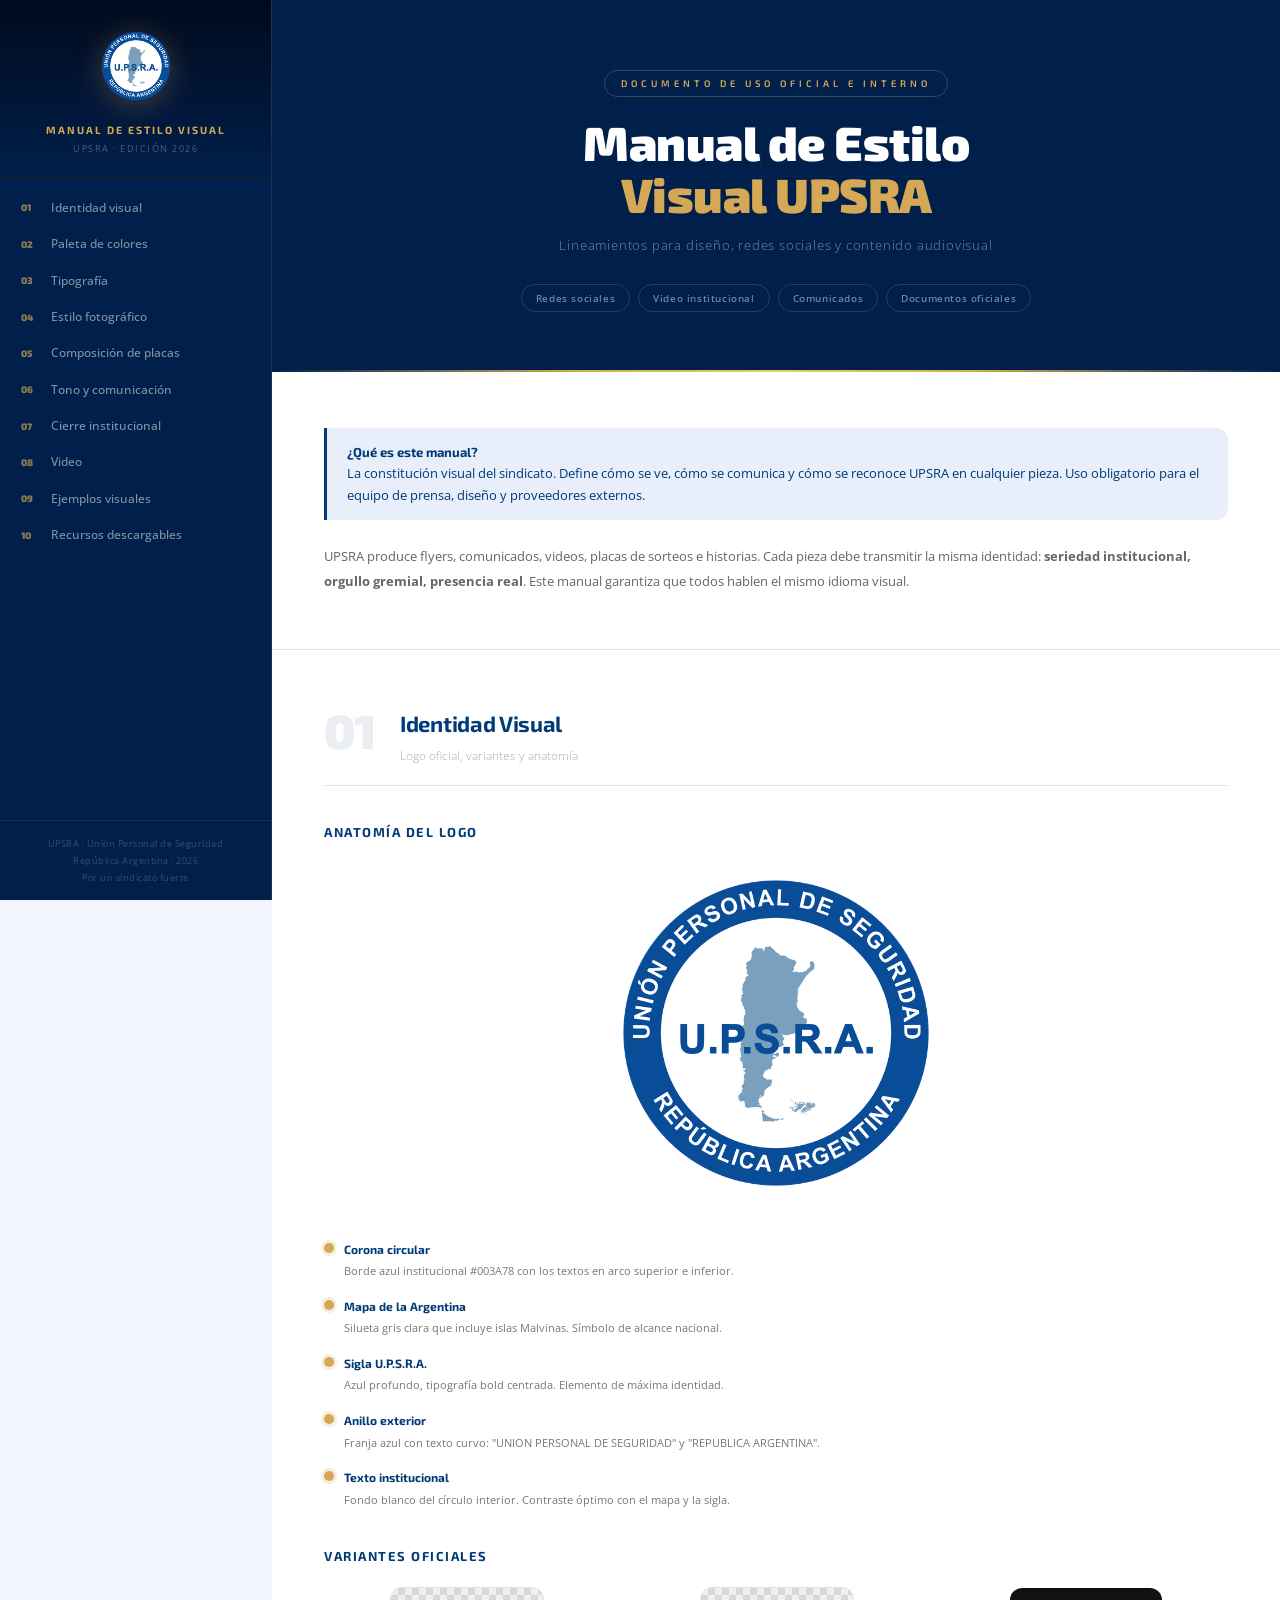
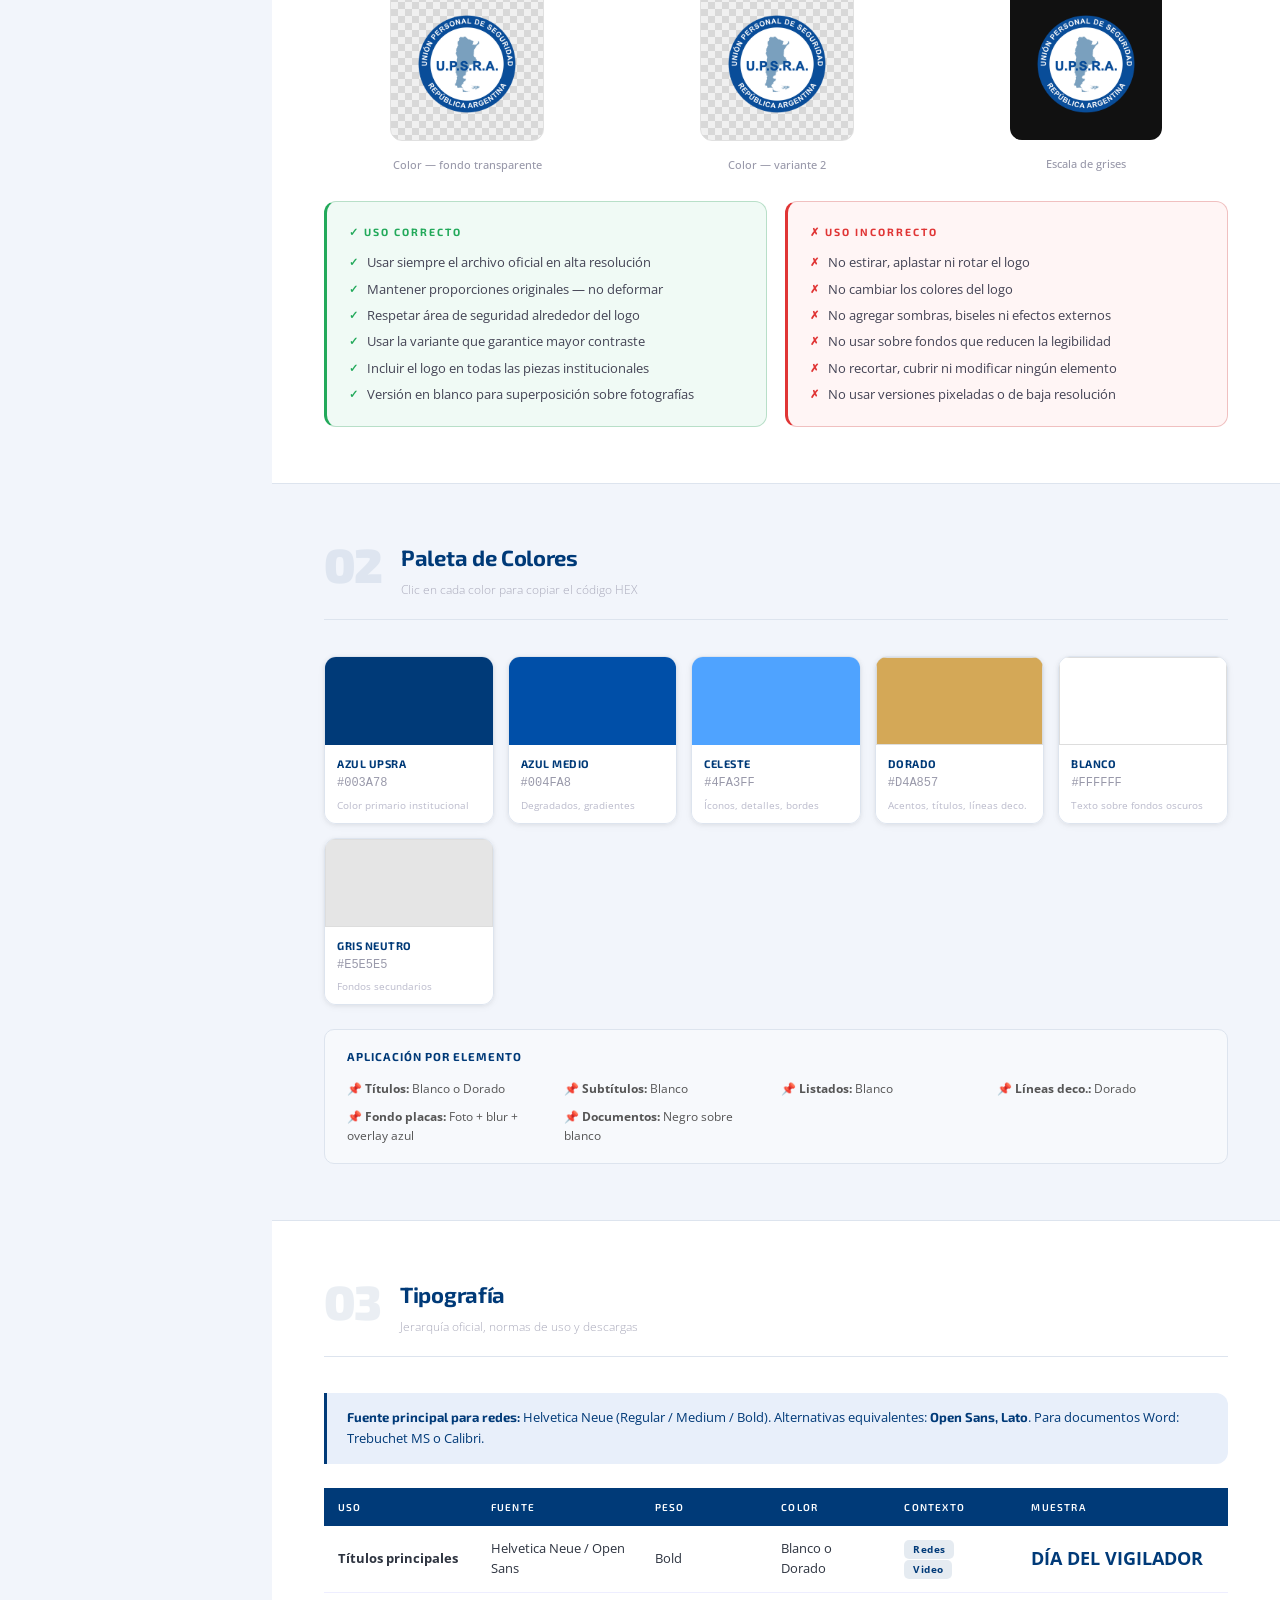
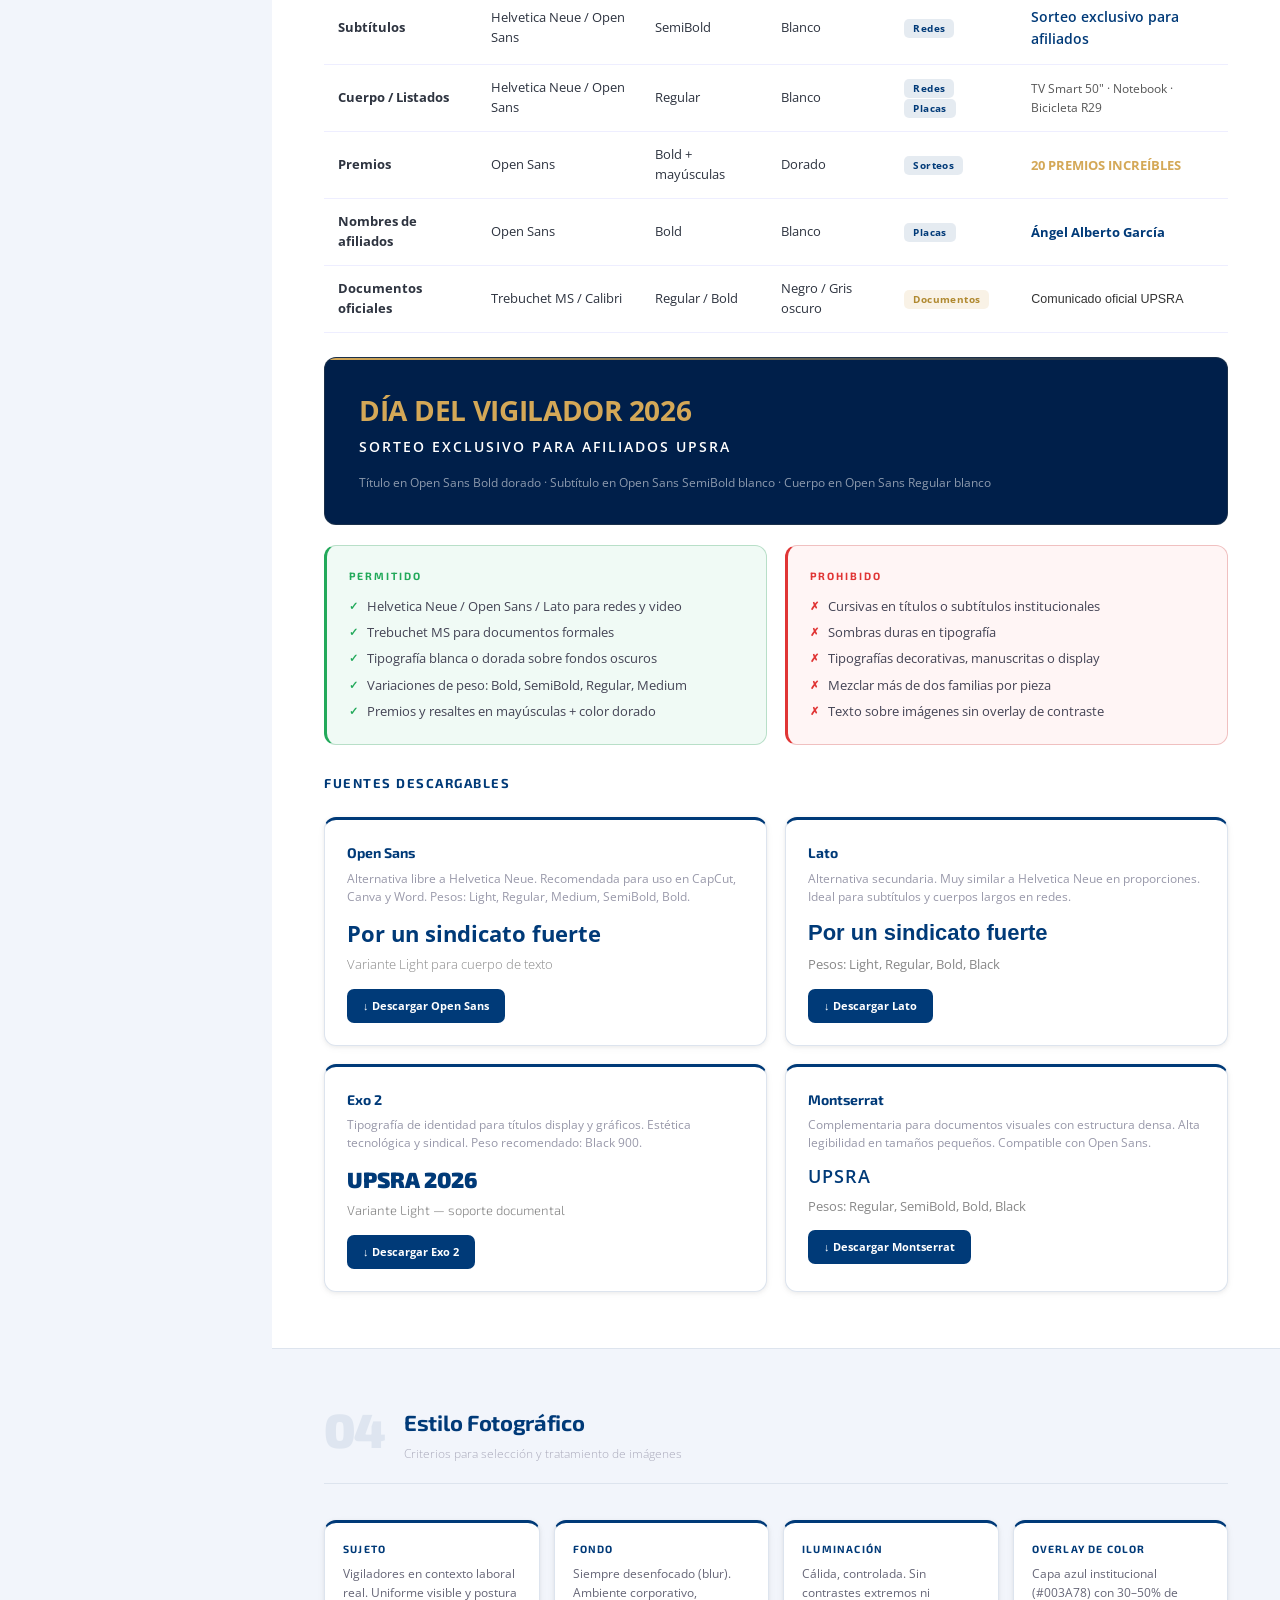
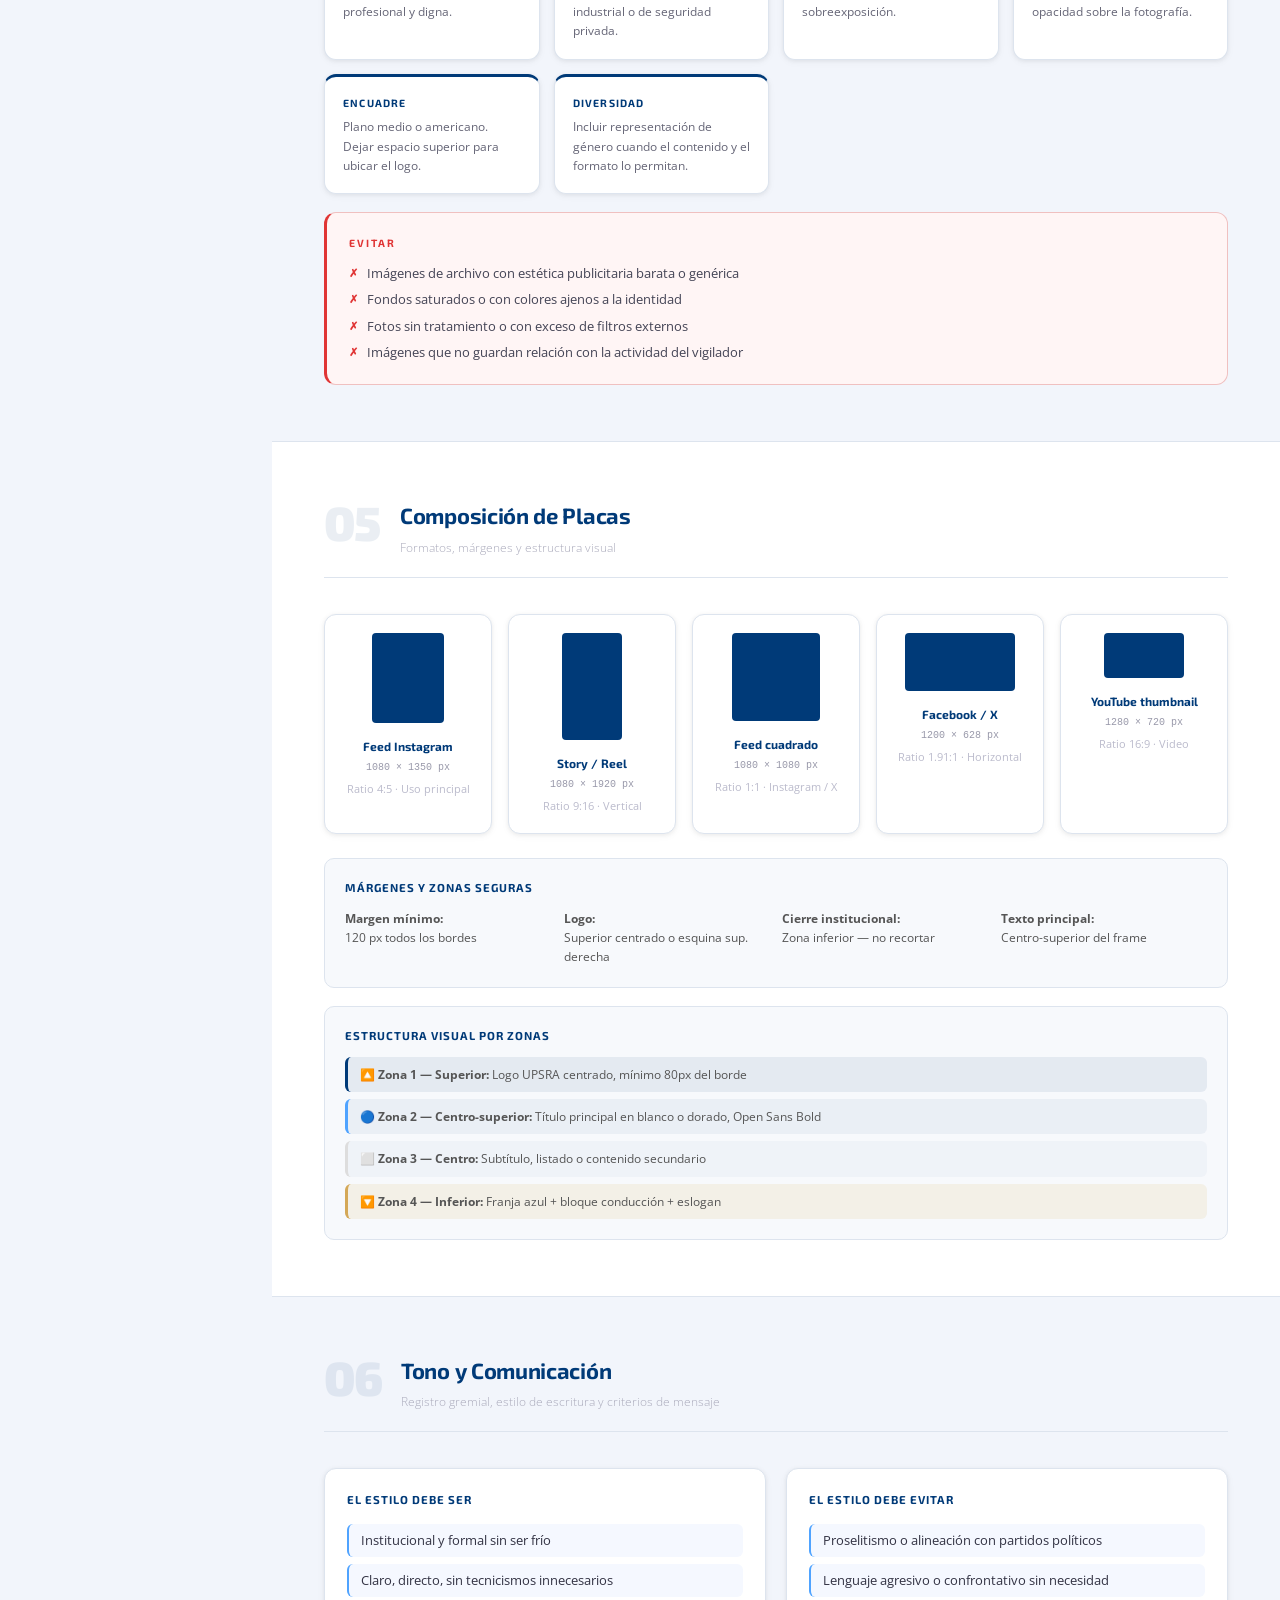
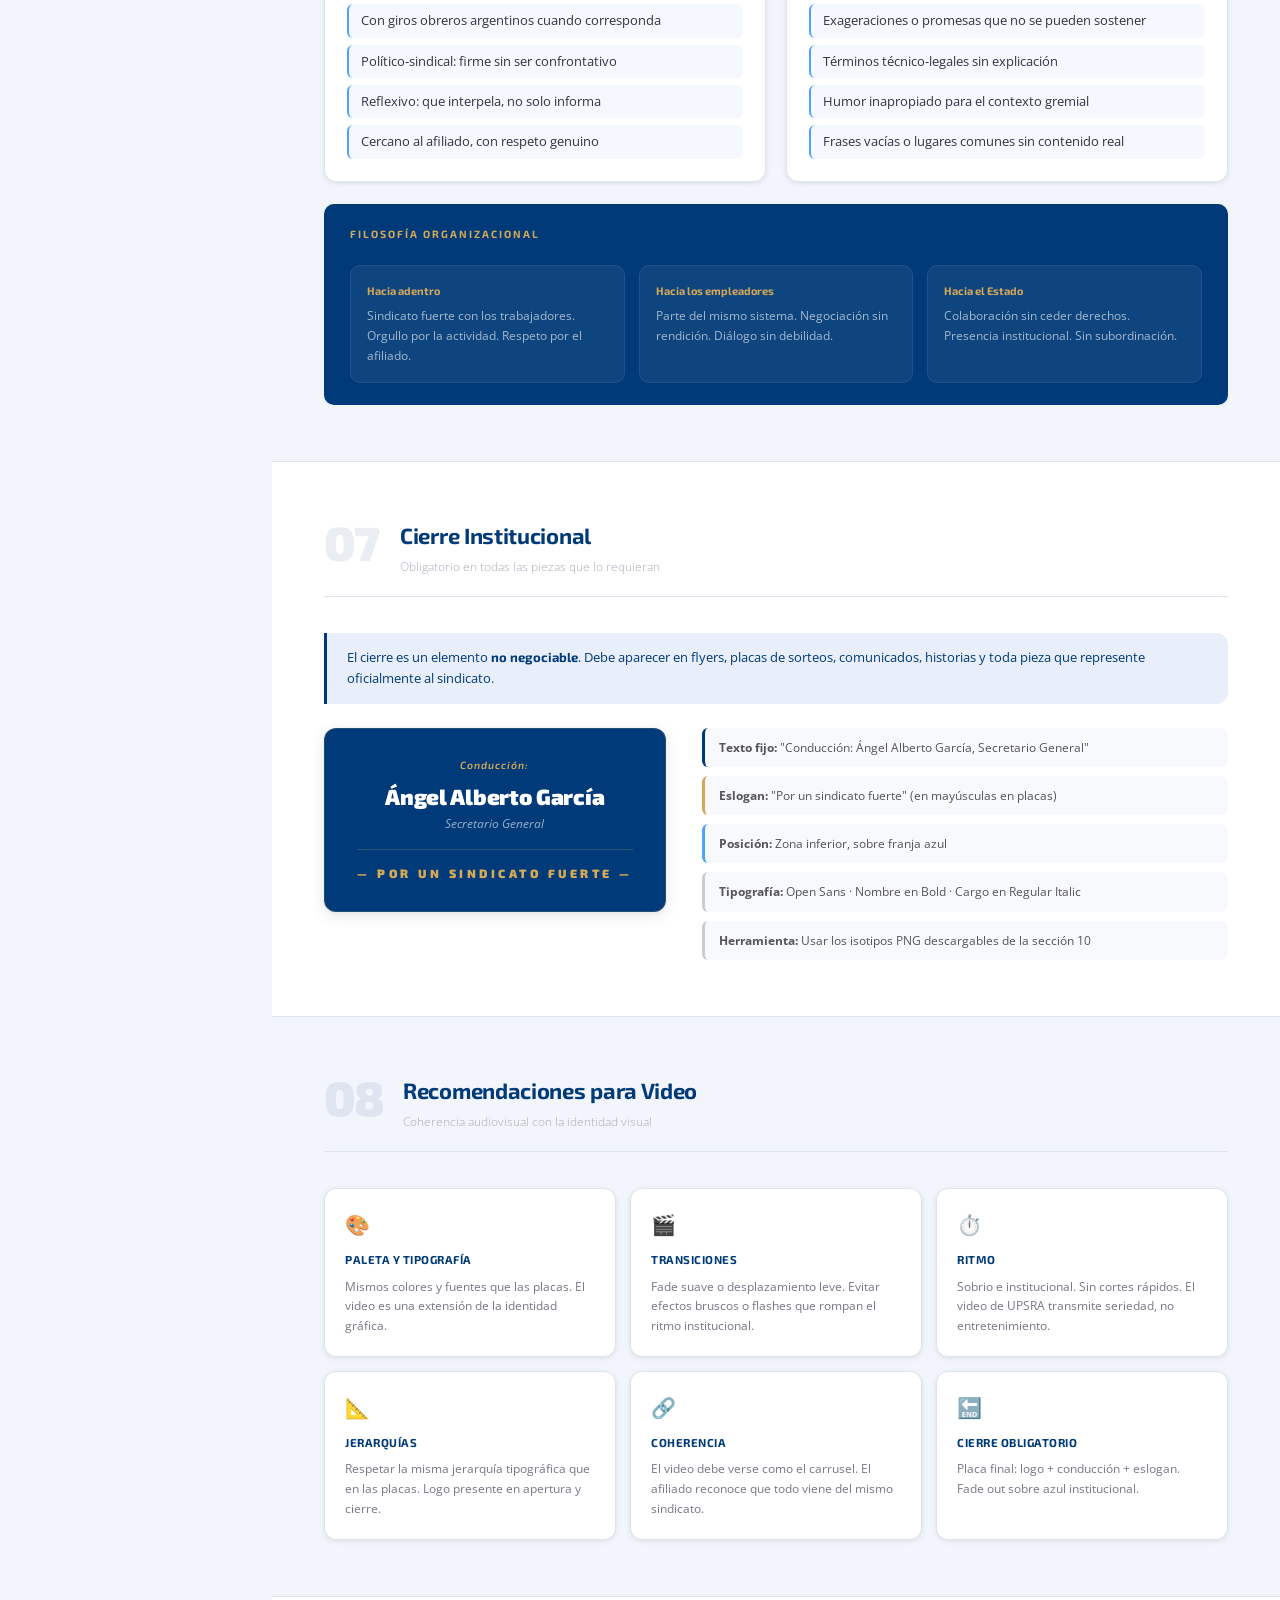
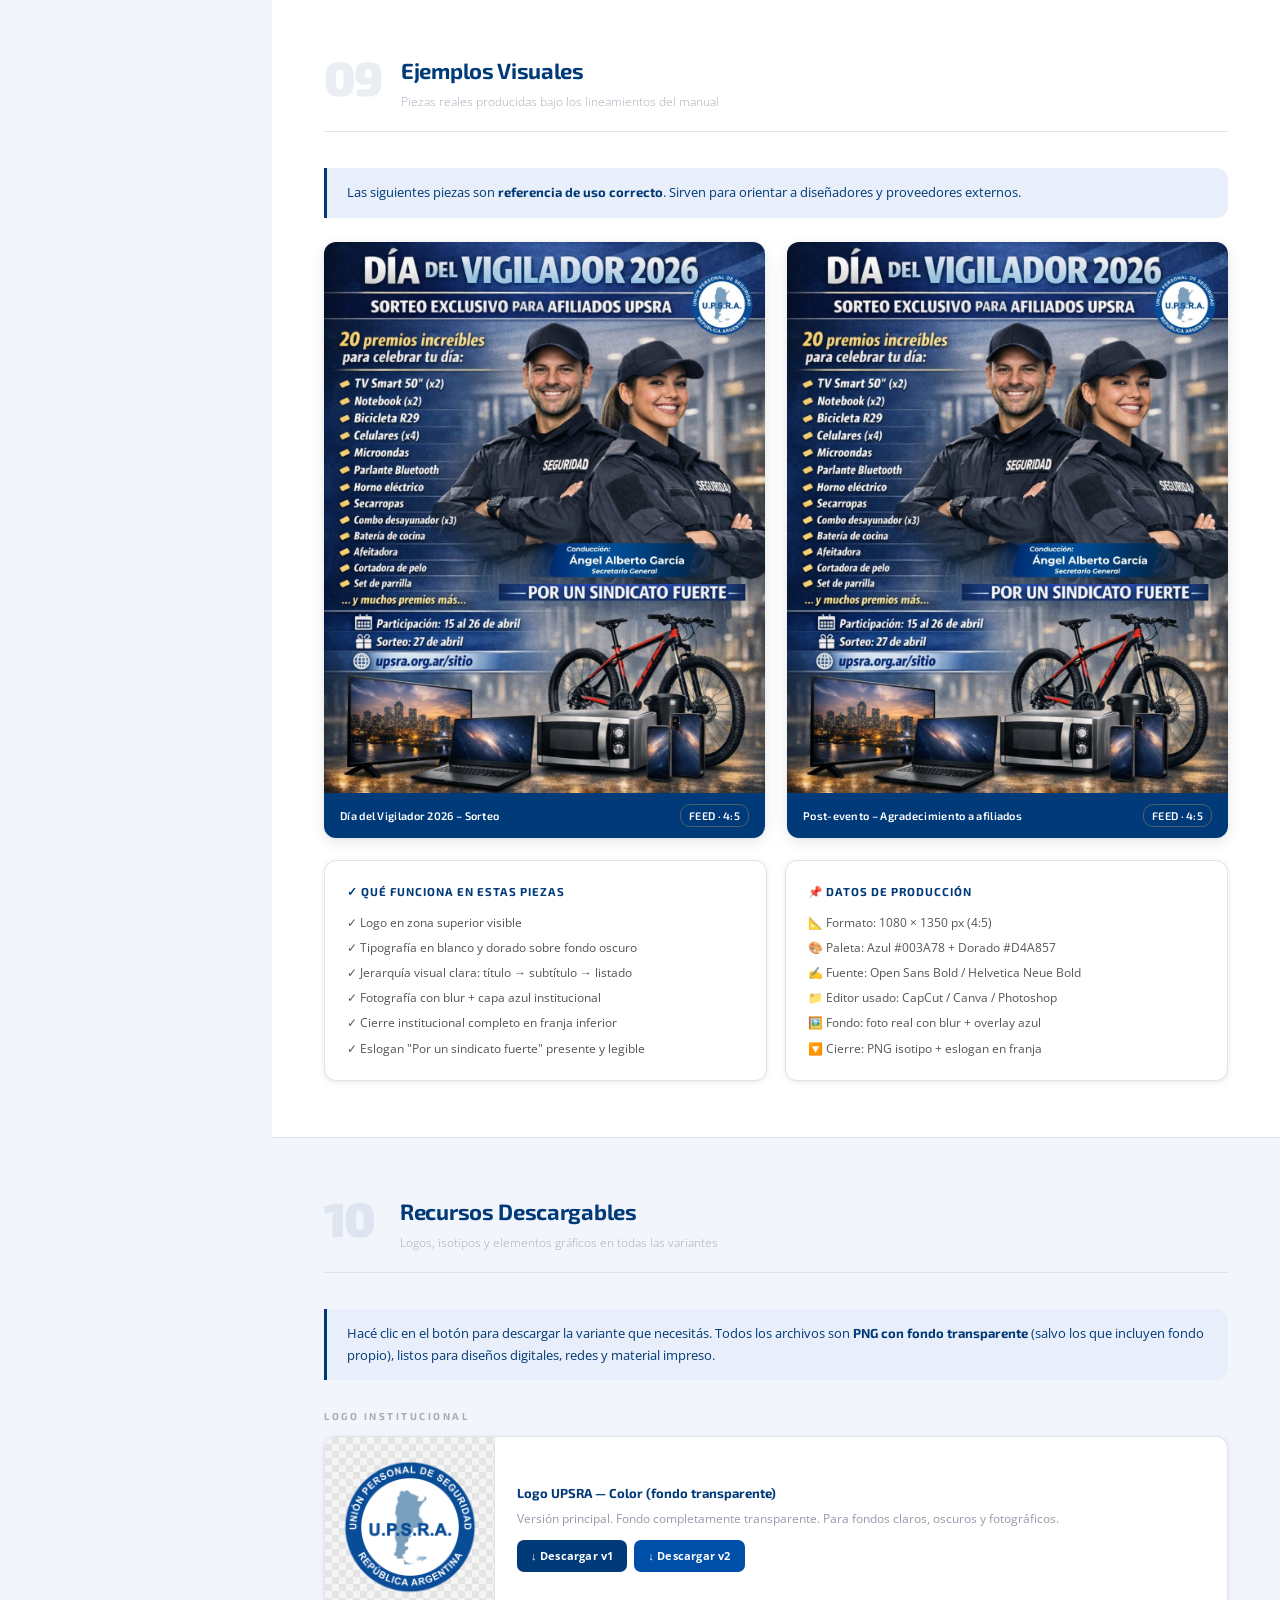
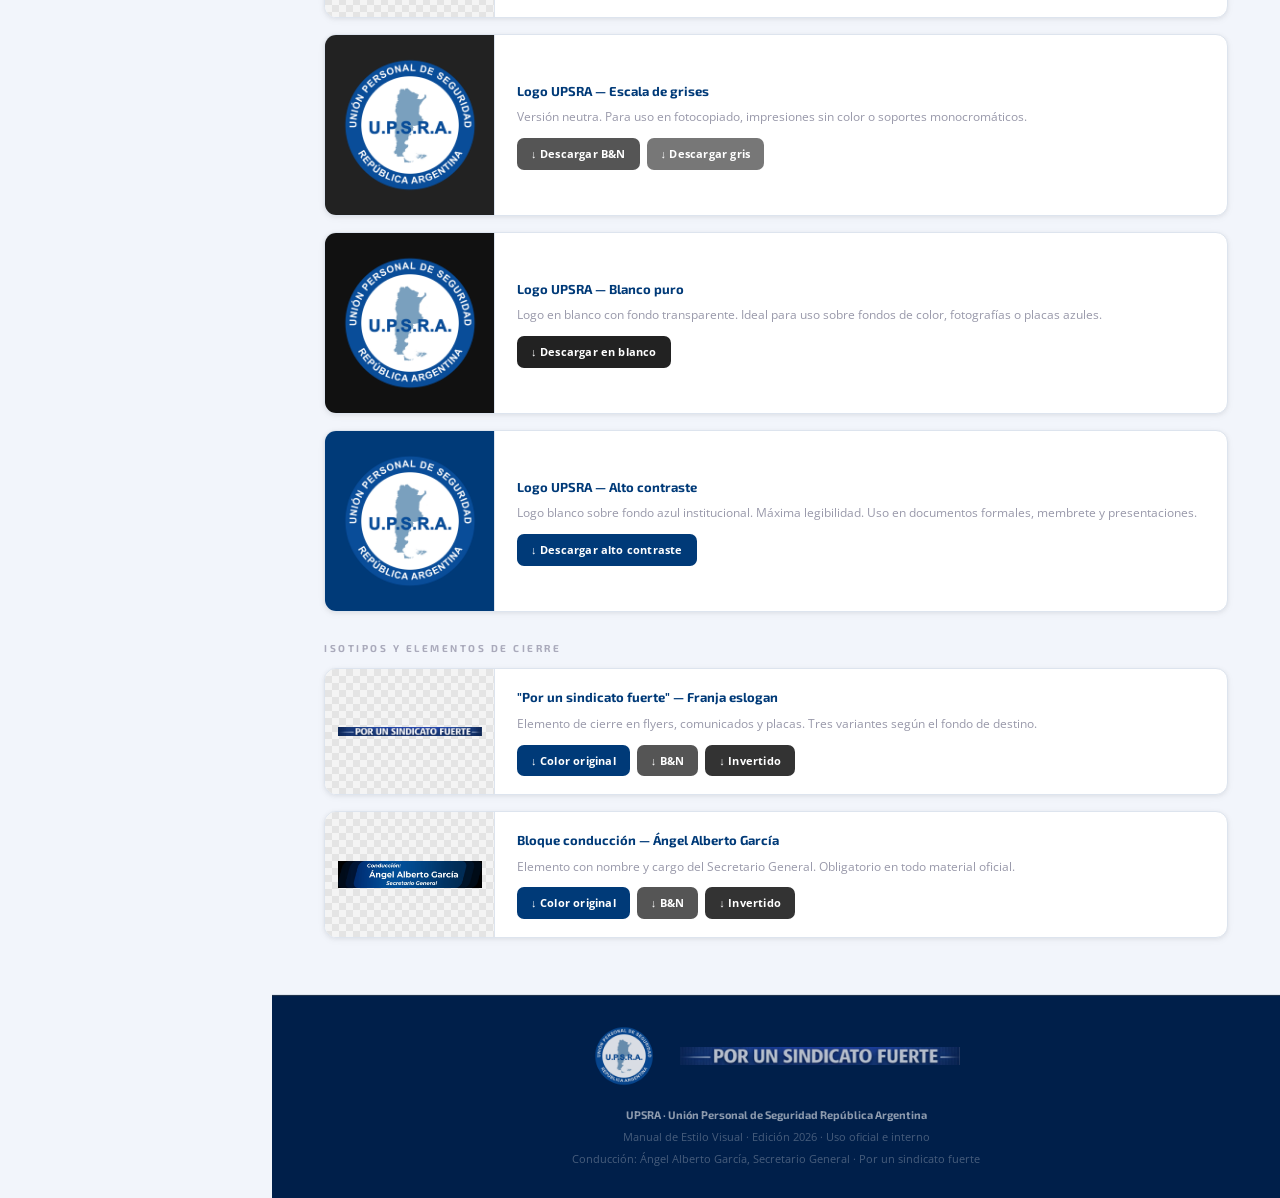
==== index.html @ 4cb5058f "Mobile: fuentes mucho más grandes en todo el sitio" ====
﻿<!DOCTYPE html>
<html lang="es">
<head>
<meta charset="UTF-8">
<meta name="viewport" content="width=device-width,initial-scale=1">
<title>Manual de Estilo Visual – UPSRA 2026</title>
<link rel="icon" type="image/png" href="[data-uri]">
<meta name="theme-color" content="#001f4a">
<meta property="og:title" content="Manual de Estilo Visual – UPSRA 2026">
<meta property="og:description" content="Lineamientos oficiales para diseño, redes sociales y contenido audiovisual de la Unión Personal de Seguridad República Argentina.">
<meta property="og:type" content="website">
<link href="https://fonts.googleapis.com/css2?family=Exo+2:wght@300;400;600;700;900&family=Open+Sans:wght@300;400;500;600;700&display=swap" rel="stylesheet">
<style>
:root {
  --azul: #003A78;
  --azul-dk: #001f4a;
  --azul-md: #004fa8;
  --azul-tint: #e8effa;
  --cel: #4FA3FF;
  --dor: #D4A857;
  --dor-lt: #e8c97a;
  --dor-dk: #b08930;
  --gris-bg: #f2f5fb;
  --gris-borde: #dde4ee;
  --texto: #2e3440;
  --sidebar: 272px;
  --ff-title: 'Exo 2', sans-serif;
  --ff-body: 'Open Sans', sans-serif;
  --radius: 12px;
  --shadow-sm: 0 1px 4px rgba(0,0,0,.06), 0 2px 8px rgba(0,0,0,.04);
  --shadow-md: 0 4px 16px rgba(0,0,0,.09), 0 1px 4px rgba(0,0,0,.05);
  --shadow-lg: 0 8px 32px rgba(0,0,0,.12);
  --t: .2s cubic-bezier(.4,0,.2,1);
}
*, *::before, *::after { margin: 0; padding: 0; box-sizing: border-box; }
html { scroll-behavior: smooth; overflow-x: hidden; }
body {
  font-family: var(--ff-body); background: var(--gris-bg);
  color: var(--texto); display: flex; min-height: 100vh;
  overflow-x: hidden; font-size: 13.5px; line-height: 1.6;
}
img { max-width: 100%; height: auto; }

/* PROGRESS */
#progress-bar {
  position: fixed; top: 0; left: 0; height: 3px; z-index: 9999;
  background: linear-gradient(90deg, var(--dor), var(--dor-lt));
  width: 0%; transition: width .1s linear;
  box-shadow: 0 0 10px rgba(212,168,87,.6);
}

/* SCROLLBAR */
::-webkit-scrollbar { width: 5px; }
::-webkit-scrollbar-track { background: var(--azul-dk); }
::-webkit-scrollbar-thumb { background: var(--dor); border-radius: 3px; }

/* SIDEBAR */
#sidebar {
  width: var(--sidebar); background: var(--azul-dk);
  position: fixed; top: 0; left: 0; bottom: 0;
  display: flex; flex-direction: column; z-index: 200; overflow-y: auto;
  border-right: 1px solid rgba(212,168,87,.15);
  transition: transform .3s cubic-bezier(.4,0,.2,1);
}
#sidebar .brand {
  padding: 28px 20px 20px; text-align: center;
  border-bottom: 1px solid rgba(212,168,87,.12);
  background: linear-gradient(180deg, rgba(0,10,30,1) 0%, transparent 100%);
}
#sidebar .brand img {
  width: 76px; height: 76px; object-fit: contain; margin-bottom: 12px;
  filter: drop-shadow(0 4px 14px rgba(212,168,87,.3));
}
#sidebar .brand .bn {
  font-family: var(--ff-title); font-weight: 700; font-size: 10.5px;
  color: var(--dor); letter-spacing: 2px; text-transform: uppercase; line-height: 1.5;
}
#sidebar .brand .bs {
  font-size: 9px; color: rgba(255,255,255,.3);
  letter-spacing: 1.5px; text-transform: uppercase; margin-top: 4px;
}
#sidebar nav { flex: 1; padding: 12px 0; }
#sidebar nav a {
  display: flex; align-items: center; gap: 10px; padding: 9px 18px;
  color: rgba(255,255,255,.5); text-decoration: none; font-size: 11.5px; font-weight: 500;
  border-left: 3px solid transparent; transition: all var(--t);
}
#sidebar nav a:hover { color: rgba(255,255,255,.85); background: rgba(255,255,255,.05); }
#sidebar nav a.active { color: #fff; background: rgba(212,168,87,.1); border-left-color: var(--dor); }
#sidebar nav a .nn {
  font-family: var(--ff-title); font-weight: 900; font-size: 9.5px;
  color: var(--dor); min-width: 20px; opacity: .65;
}
#sidebar nav a.active .nn { opacity: 1; }
#sidebar-footer {
  padding: 14px 18px; border-top: 1px solid rgba(212,168,87,.12);
  font-size: 9px; color: rgba(255,255,255,.22);
  text-align: center; line-height: 1.9; letter-spacing: .5px;
}

/* HAMBURGER */
#hamburger {
  display: none; position: fixed; top: 14px; left: 14px; z-index: 400;
  background: var(--azul); border: 1.5px solid rgba(212,168,87,.45);
  border-radius: 10px; width: 44px; height: 44px; cursor: pointer;
  flex-direction: column; align-items: center; justify-content: center; gap: 5px;
  box-shadow: 0 4px 20px rgba(0,0,0,.35);
}
#hamburger span { display: block; width: 18px; height: 2px; background: var(--dor); border-radius: 2px; transition: all .28s; }
#hamburger.open span:nth-child(1) { transform: rotate(45deg) translate(5px,5px); }
#hamburger.open span:nth-child(2) { opacity: 0; transform: scaleX(0); }
#hamburger.open span:nth-child(3) { transform: rotate(-45deg) translate(5px,-5px); }
#overlay { display: none; position: fixed; inset: 0; background: rgba(0,8,24,.65); z-index: 150; backdrop-filter: blur(3px); }
#overlay.open { display: block; }

/* MAIN */
#main { margin-left: var(--sidebar); flex: 1; min-width: 0; }

/* HERO */
#hero {
  background: var(--azul-dk); min-height: 300px;
  display: flex; flex-direction: column; align-items: center; justify-content: center;
  text-align: center; padding: 70px 48px 60px; position: relative; overflow: hidden;
}
#hero::before {
  content: ''; position: absolute; inset: 0;
  background-image:
    repeating-linear-gradient(0deg, transparent, transparent 48px, rgba(255,255,255,.02) 48px, rgba(255,255,255,.02) 49px),
    repeating-linear-gradient(90deg, transparent, transparent 48px, rgba(255,255,255,.02) 48px, rgba(255,255,255,.02) 49px);
}
#hero::after {
  content: ''; position: absolute; bottom: 0; left: 0; right: 0; height: 2px;
  background: linear-gradient(90deg, transparent 0%, var(--dor) 30%, var(--dor-lt) 50%, var(--dor) 70%, transparent 100%);
}
.hero-tag {
  font-family: var(--ff-title); font-size: 9.5px; font-weight: 600;
  letter-spacing: 4px; color: var(--dor); text-transform: uppercase; margin-bottom: 20px;
  position: relative; padding: 5px 16px; border: 1px solid rgba(212,168,87,.28);
  border-radius: 20px; display: inline-block;
}
#hero h1 {
  font-family: var(--ff-title); font-weight: 900; font-size: clamp(28px, 3.8vw, 48px);
  color: #fff; letter-spacing: -.5px; line-height: 1.08; position: relative;
}
#hero h1 span { color: var(--dor); }
.hero-sub {
  font-size: 13px; color: rgba(255,255,255,.48); margin-top: 14px;
  font-weight: 300; letter-spacing: .8px; position: relative;
}
.hero-badges { display: flex; gap: 8px; margin-top: 28px; position: relative; flex-wrap: wrap; justify-content: center; }
.badge-hero {
  padding: 5px 14px; border: 1px solid rgba(212,168,87,.22); border-radius: 20px;
  font-size: 10px; color: rgba(255,255,255,.5); letter-spacing: .6px; font-weight: 500;
  transition: all var(--t);
}
.badge-hero:hover { border-color: rgba(212,168,87,.6); color: rgba(255,255,255,.8); }

/* SECTIONS */
.sec { padding: 56px 52px; border-bottom: 1px solid var(--gris-borde); background: #fff; }
.sec:nth-child(even) { background: var(--gris-bg); }
.sec-hdr {
  display: flex; align-items: flex-start; gap: 20px;
  margin-bottom: 36px; padding-bottom: 20px; border-bottom: 1px solid var(--gris-borde);
}
.sec-num {
  font-family: var(--ff-title); font-weight: 900; font-size: 48px;
  color: var(--azul); opacity: .08; line-height: 1; min-width: 56px; letter-spacing: -2px;
}
.sec-title-w h2 { font-family: var(--ff-title); font-weight: 700; font-size: 22px; color: var(--azul); letter-spacing: -.3px; }
.sec-title-w .sd { font-size: 12px; color: #aab; margin-top: 4px; font-weight: 300; }

/* REVEAL */
.reveal { opacity: 0; transform: translateY(22px); transition: opacity .5s ease, transform .5s ease; }
.reveal.visible { opacity: 1; transform: none; }

/* CARDS */
.card {
  background: #fff; border: 1px solid var(--gris-borde); border-radius: var(--radius);
  padding: 22px; box-shadow: var(--shadow-sm); transition: box-shadow var(--t);
}
.card:hover { box-shadow: var(--shadow-md); }

/* INFO BOX */
.info-box {
  background: var(--azul-tint); border-left: 3px solid var(--azul);
  border-radius: 0 var(--radius) var(--radius) 0;
  padding: 14px 20px; margin-bottom: 24px; font-size: 13px; color: var(--azul); line-height: 1.65;
}
.info-box strong { font-family: var(--ff-title); font-weight: 700; }

/* RULES */
.rules-grid { display: grid; grid-template-columns: 1fr 1fr; gap: 18px; }
.rule-box { border-radius: var(--radius); padding: 22px; }
.rule-box.do { background: #f0faf5; border: 1px solid #b8dfc8; border-left: 3px solid #22a95a; }
.rule-box.dont { background: #fff5f5; border: 1px solid #f0c0c0; border-left: 3px solid #e03535; }
.rule-box h4 { font-family: var(--ff-title); font-weight: 700; font-size: 10.5px; letter-spacing: 2px; text-transform: uppercase; margin-bottom: 12px; }
.rule-box.do h4 { color: #22a95a; }
.rule-box.dont h4 { color: #e03535; }
.rule-box ul { list-style: none; display: flex; flex-direction: column; gap: 7px; }
.rule-box ul li { font-size: 12.5px; padding-left: 18px; position: relative; line-height: 1.55; color: #445; }
.rule-box.do li::before { content: '✓'; color: #22a95a; position: absolute; left: 0; font-weight: 700; font-size: 11px; }
.rule-box.dont li::before { content: '✗'; color: #e03535; position: absolute; left: 0; font-weight: 700; font-size: 11px; }

/* PALETTE */
.pal-grid { display: grid; grid-template-columns: repeat(auto-fill, minmax(148px, 1fr)); gap: 14px; }
.swatch {
  border-radius: var(--radius); overflow: hidden; box-shadow: var(--shadow-sm);
  cursor: pointer; transition: transform var(--t), box-shadow var(--t);
  border: 1px solid var(--gris-borde);
}
.swatch:hover { transform: translateY(-4px); box-shadow: var(--shadow-lg); }
.swatch:active { transform: translateY(-1px); }
.sw-color { height: 88px; position: relative; display: flex; align-items: flex-end; justify-content: flex-end; padding: 8px; }
.sw-hint { font-size: 9px; color: rgba(255,255,255,.75); background: rgba(0,0,0,.28); padding: 3px 8px; border-radius: 10px; opacity: 0; transition: opacity .2s; }
.swatch:hover .sw-hint { opacity: 1; }
.sw-info { background: #fff; padding: 10px 12px; }
.sw-name { font-family: var(--ff-title); font-weight: 700; font-size: 11px; color: var(--azul); text-transform: uppercase; letter-spacing: .5px; }
.sw-hex { font-family: 'Courier New', monospace; font-size: 12px; color: #99a; margin-top: 2px; }
.sw-use { font-size: 10px; color: #bbc; margin-top: 3px; }

/* TOAST */
.toast {
  position: fixed; bottom: 28px; right: 28px;
  background: var(--azul); color: #fff; padding: 11px 20px; border-radius: 10px;
  font-size: 12.5px; border-left: 3px solid var(--dor); z-index: 9999;
  transform: translateY(80px); opacity: 0; transition: all .3s cubic-bezier(.4,0,.2,1);
  pointer-events: none; box-shadow: var(--shadow-lg);
}
.toast.show { transform: translateY(0); opacity: 1; }

/* TYPO TABLE */
.typo-table { width: 100%; border-collapse: collapse; font-size: 12.5px; }
.typo-table th {
  background: var(--azul); color: #fff; padding: 11px 14px; text-align: left;
  font-family: var(--ff-title); font-weight: 600; font-size: 10px; letter-spacing: 1.2px; text-transform: uppercase;
}
.typo-table td { padding: 13px 14px; border-bottom: 1px solid #eef; vertical-align: middle; }
.typo-table tr:hover td { background: #f5f8ff; }
.ty-badge { display: inline-block; padding: 2px 9px; border-radius: 5px; font-size: 9.5px; font-weight: 700; letter-spacing: .4px; }
.ty-p { background: rgba(0,58,120,.1); color: var(--azul); }
.ty-s { background: rgba(212,168,87,.15); color: var(--dor-dk); }
.typo-showcase {
  margin-top: 24px; background: var(--azul-dk); border-radius: var(--radius);
  padding: 30px 34px; position: relative; overflow: hidden;
  border: 1px solid rgba(212,168,87,.12);
}
.typo-showcase::before {
  content: ''; position: absolute; top: 0; left: 0; right: 0; height: 2px;
  background: linear-gradient(90deg, var(--dor), transparent);
}

/* FONT DL */
.font-dl-grid { display: grid; grid-template-columns: 1fr 1fr; gap: 18px; margin-top: 24px; }
.font-dl-card {
  background: #fff; border: 1px solid var(--gris-borde); border-radius: var(--radius);
  padding: 22px; border-top: 3px solid var(--azul); box-shadow: var(--shadow-sm);
  transition: box-shadow var(--t);
}
.font-dl-card:hover { box-shadow: var(--shadow-md); }
.font-dl-card .fn { font-family: var(--ff-title); font-weight: 700; font-size: 14px; color: var(--azul); margin-bottom: 5px; }
.font-dl-card .fa { font-size: 12px; color: #99a; margin-bottom: 14px; line-height: 1.5; }
.font-dl-card .fex { font-size: 22px; color: var(--azul); margin: 14px 0 8px; line-height: 1.2; }
.font-link {
  display: inline-flex; align-items: center; gap: 6px; padding: 8px 16px; border-radius: 7px;
  font-size: 11px; font-weight: 700; text-decoration: none; transition: all var(--t);
  background: var(--azul); color: #fff;
}
.font-link:hover { background: var(--azul-md); transform: translateY(-1px); }

/* LOGO */
.anno-row { display: flex; align-items: flex-start; gap: 36px; flex-wrap: wrap; justify-content: center; }
.logo-display { display: flex; align-items: center; justify-content: space-around; flex-wrap: wrap; gap: 24px; margin-bottom: 28px; }
.logo-variant { text-align: center; }
.logo-bg { padding: 22px; border-radius: var(--radius); display: inline-block; margin-bottom: 8px; transition: transform var(--t); }
.logo-bg:hover { transform: scale(1.03); }
.logo-bg img { width: 108px; height: 108px; object-fit: contain; display: block; }
.logo-bg.lbg-check { background: repeating-conic-gradient(#d8d8d8 0% 25%, #f0f0f0 0% 50%) 0 0 / 14px 14px; border: 1px solid #e0e0e0; }
.logo-bg.lbg-azul { background: var(--azul); }
.logo-bg.lbg-dark { background: #111; }
.logo-bg.lbg-white { background: #fff; border: 1px solid #e0e0e0; }
.logo-variant p { font-size: 11px; color: #99a; font-weight: 500; }

/* FORMATS */
.formats-grid { display: grid; grid-template-columns: repeat(auto-fill, minmax(156px, 1fr)); gap: 16px; }
.fmt-card {
  background: #fff; border: 1px solid var(--gris-borde); border-radius: var(--radius);
  padding: 18px; text-align: center; box-shadow: var(--shadow-sm); transition: box-shadow var(--t);
}
.fmt-card:hover { box-shadow: var(--shadow-md); }
.fmt-box { margin: 0 auto 14px; background: var(--azul); border-radius: 4px; }
.fmt-name { font-family: var(--ff-title); font-weight: 700; font-size: 12px; color: var(--azul); }
.fmt-dims { font-family: 'Courier New', monospace; font-size: 10px; color: #99a; margin-top: 4px; }
.fmt-use { font-size: 10.5px; color: #bbc; margin-top: 5px; }

/* CIERRE */
.cierre-preview {
  background: var(--azul); border-radius: var(--radius); padding: 28px 32px;
  text-align: center; border-bottom: 3px solid var(--dor); box-shadow: var(--shadow-md);
  max-width: 480px; border: 1px solid rgba(212,168,87,.18);
}
.cp-cond { font-family: var(--ff-title); font-size: 10.5px; color: var(--dor); font-style: italic; font-weight: 600; letter-spacing: 1px; margin-bottom: 5px; }
.cp-nombre { font-family: var(--ff-title); font-weight: 900; font-size: 22px; color: #fff; letter-spacing: -.3px; }
.cp-cargo { font-size: 12px; color: rgba(255,255,255,.6); font-style: italic; margin-bottom: 16px; }
.cp-eslogan { font-family: var(--ff-title); font-weight: 900; font-size: 12px; color: var(--dor); text-transform: uppercase; letter-spacing: 3.5px; padding-top: 14px; border-top: 1px solid rgba(212,168,87,.22); }

/* VIDEO */
.video-grid { display: grid; grid-template-columns: repeat(3,1fr); gap: 14px; }
.video-card { background: #fff; border: 1px solid var(--gris-borde); border-radius: var(--radius); padding: 20px; box-shadow: var(--shadow-sm); transition: box-shadow var(--t); }
.video-card:hover { box-shadow: var(--shadow-md); }
.video-card .vc-icon { font-size: 20px; margin-bottom: 10px; display: block; }
.video-card h4 { font-family: var(--ff-title); font-weight: 700; font-size: 11.5px; color: var(--azul); margin-bottom: 7px; text-transform: uppercase; letter-spacing: .5px; }
.video-card p { font-size: 12px; color: #778; line-height: 1.65; }

/* EXAMPLES */
.examples-grid { display: grid; grid-template-columns: 1fr 1fr; gap: 22px; align-items: start; }
.ex-item { border-radius: var(--radius); overflow: hidden; box-shadow: var(--shadow-md); }
.ex-item img { width: 100%; display: block; }
.ex-label { background: var(--azul); padding: 11px 16px; display: flex; justify-content: space-between; align-items: center; }
.ex-label span { font-family: var(--ff-title); font-size: 11px; font-weight: 600; color: #fff; letter-spacing: .3px; }
.ex-tag { font-size: 9px; color: var(--dor); border: 1px solid rgba(212,168,87,.35); padding: 2px 8px; border-radius: 10px; letter-spacing: 1px; }

/* ASSETS */
.assets-stack { display: flex; flex-direction: column; gap: 16px; }
.asset-card { background: #fff; border: 1px solid var(--gris-borde); border-radius: var(--radius); overflow: hidden; display: flex; align-items: stretch; box-shadow: var(--shadow-sm); transition: box-shadow var(--t); }
.asset-card:hover { box-shadow: var(--shadow-md); }
.asset-preview { background: repeating-conic-gradient(#e4e4e4 0% 25%, #f4f4f4 0% 50%) 0 0 / 14px 14px; min-width: 170px; max-width: 170px; display: flex; align-items: center; justify-content: center; padding: 18px; border-right: 1px solid var(--gris-borde); }
.asset-info { flex: 1; padding: 18px 22px; display: flex; flex-direction: column; justify-content: center; gap: 7px; }
.asset-title { font-family: var(--ff-title); font-weight: 700; font-size: 13px; color: var(--azul); }
.asset-desc { font-size: 12px; color: #99a; line-height: 1.55; }
.asset-btns { display: flex; flex-wrap: wrap; gap: 7px; margin-top: 4px; }
.dl-btn { display: inline-flex; align-items: center; gap: 5px; padding: 7px 14px; border-radius: 7px; font-family: var(--ff-body); font-size: 11px; font-weight: 700; text-decoration: none; letter-spacing: .2px; transition: all var(--t); border: none; cursor: pointer; }
.dl-btn:hover { opacity: .82; transform: translateY(-1px); }
.group-title { font-family: var(--ff-title); font-size: 10px; font-weight: 700; color: #aab; text-transform: uppercase; letter-spacing: 2.5px; margin: 28px 0 12px; }
.group-title:first-child { margin-top: 0; }

/* FOTO */
.foto-grid { display: grid; grid-template-columns: repeat(auto-fill, minmax(185px,1fr)); gap: 14px; }
.foto-card { background: #fff; border: 1px solid var(--gris-borde); border-radius: var(--radius); padding: 18px; border-top: 3px solid var(--azul); box-shadow: var(--shadow-sm); }
.foto-card .fc-lbl { font-family: var(--ff-title); font-weight: 700; font-size: 10.5px; color: var(--azul); text-transform: uppercase; letter-spacing: 1.2px; margin-bottom: 6px; }
.foto-card p { font-size: 12px; color: #667; line-height: 1.6; }

/* TONO */
.tone-grid { display: grid; grid-template-columns: 1fr 1fr; gap: 20px; }
.tone-block { background: #fff; border-radius: var(--radius); padding: 22px; border: 1px solid var(--gris-borde); box-shadow: var(--shadow-sm); }
.tone-block h4 { font-family: var(--ff-title); font-weight: 700; font-size: 11.5px; color: var(--azul); margin-bottom: 14px; text-transform: uppercase; letter-spacing: 1px; }
.tone-block ul { list-style: none; display: flex; flex-direction: column; gap: 7px; }
.tone-block li { font-size: 12.5px; line-height: 1.55; padding: 7px 12px; background: #f5f8ff; border-radius: 6px; border-left: 2px solid var(--cel); color: #334; }

/* PHIL */
.phil-grid { display: grid; grid-template-columns: 1fr 1fr 1fr; gap: 14px; margin-top: 22px; }
.phil-card { background: rgba(255,255,255,.06); border-radius: 10px; padding: 16px; border: 1px solid rgba(255,255,255,.07); }
.phil-card .ph-lbl { font-family: var(--ff-title); font-weight: 700; font-size: 11px; color: var(--dor); margin-bottom: 7px; }
.phil-card p { font-size: 12px; color: rgba(255,255,255,.62); line-height: 1.65; }

/* FOOTER */
footer { background: var(--azul-dk); color: rgba(255,255,255,.28); text-align: center; padding: 28px 40px; font-size: 11px; line-height: 2; border-top: 1px solid rgba(212,168,87,.15); }
footer strong { color: rgba(255,255,255,.55); font-family: var(--ff-title); }

/* MOBILE NAV */
#mobile-nav {
  display: none; position: fixed; bottom: 0; left: 0; right: 0; z-index: 300;
  background: var(--azul-dk); border-top: 1px solid rgba(212,168,87,.18);
  padding: 6px 0 max(6px, env(safe-area-inset-bottom));
}
#mobile-nav .mn-inner { display: flex; justify-content: space-around; align-items: center; }
#mobile-nav a {
  display: flex; flex-direction: column; align-items: center; gap: 3px;
  color: rgba(255,255,255,.4); text-decoration: none; font-size: 9px;
  font-family: var(--ff-title); font-weight: 600; letter-spacing: .5px;
  padding: 6px 6px 2px; border-radius: 8px; transition: color var(--t); min-width: 50px; text-align: center;
}
#mobile-nav a svg { width: 20px; height: 20px; }
#mobile-nav a.active, #mobile-nav a:hover { color: var(--dor); }
#mobile-nav a .mn-dot { width: 4px; height: 4px; background: var(--dor); border-radius: 50%; opacity: 0; transition: opacity var(--t); margin-top: 2px; }
#mobile-nav a.active .mn-dot { opacity: 1; }

/* RESPONSIVE */
@media (max-width: 900px) {
  #sidebar { transform: translateX(-100%); }
  #sidebar.open { transform: translateX(0); box-shadow: var(--shadow-lg); }
  #hamburger { display: flex; }
  #main { margin-left: 0; }
  #mobile-nav { display: block; }
  body { font-size: 19px; }
  .sec { padding: 36px 20px; padding-bottom: calc(36px + 70px); }
  #hero { padding: 72px 20px 50px; }
  .rules-grid, .tone-grid, .examples-grid, .font-dl-grid, .phil-grid { grid-template-columns: 1fr; }
  .video-grid { grid-template-columns: 1fr; }
  .anno-row { flex-direction: column; align-items: center; }
  .anno-row > div:first-child { width: min(300px, 100%) !important; height: auto !important; aspect-ratio: 1; }
  .typo-table { display: block; overflow-x: auto; -webkit-overflow-scrolling: touch; font-size: 17px; }
  .typo-table th { font-size: 15px; }
  .typo-table td { font-size: 16px; padding: 12px; }
  .cierre-preview { max-width: 100%; }
  .asset-card { flex-direction: column; }
  .asset-preview { min-width: unset; max-width: unset; border-right: none; border-bottom: 1px solid var(--gris-borde); }
  footer { padding: 22px 20px calc(22px + 70px); font-size: 16px; }
  .sec-num { font-size: 38px; min-width: 44px; }
  .sec-title-w h2 { font-size: 26px; }
  .sec-title-w .sd { font-size: 18px; }
  .toast { bottom: calc(28px + 70px); right: 16px; }
  .rule-box ul li { font-size: 18px; line-height: 1.65; }
  .rule-box h4 { font-size: 16px; }
  .tone-block li { font-size: 18px; }
  .tone-block h4 { font-size: 17px; }
  .foto-card p { font-size: 17px; }
  .foto-card .fc-lbl { font-size: 16px; }
  .video-card p { font-size: 17px; }
  .video-card h4 { font-size: 16px; }
  .asset-title { font-size: 20px; }
  .asset-desc { font-size: 17px; }
  .dl-btn { font-size: 16px; padding: 11px 18px; }
  .font-link { font-size: 16px; padding: 11px 18px; }
  .font-dl-card .fn { font-size: 20px; }
  .font-dl-card .fa { font-size: 17px; }
  .sw-name { font-size: 16px; }
  .sw-hex { font-size: 16px; }
  .sw-use { font-size: 15px; }
  .info-box { font-size: 18px; line-height: 1.7; }
  .fmt-name { font-size: 17px; }
  .fmt-dims { font-size: 15px; }
  .fmt-use { font-size: 15px; }
  .phil-card p { font-size: 17px; }
  .ph-lbl { font-size: 16px; }
  .cp-nombre { font-size: 26px; }
  .cp-cargo { font-size: 17px; }
  .cp-eslogan { font-size: 16px; }
  .cp-cond { font-size: 15px; }
  .group-title { font-size: 14px; }
  .logo-variant p { font-size: 16px; }
  .hero-sub { font-size: 18px; }
  .badge-hero { font-size: 15px; }
  .sec p { font-size: 18px !important; line-height: 1.75; }
  .sec h3 { font-size: 20px !important; }
  .anno-row strong { font-size: 18px !important; }
  .anno-row span { font-size: 16px !important; }
}
@media (max-width: 540px) {
  body { font-size: 18px; }
  .sec { padding: 28px 16px; padding-bottom: calc(28px + 70px); }
  .sec-hdr { gap: 12px; margin-bottom: 22px; }
  .sec-title-w h2 { font-size: 23px; }
  .video-grid { grid-template-columns: 1fr; }
  .pal-grid { grid-template-columns: 1fr 1fr; }
  .formats-grid { grid-template-columns: 1fr 1fr; }
  .rule-box { padding: 16px; }
  .logo-bg img { width: 84px; height: 84px; }
  .sw-color { height: 70px; }
  #hero { padding: 70px 16px 40px; }
  .anno-row > div:first-child { width: min(240px, 88vw) !important; }
}
</style>
</head>
<body>
<div id="progress-bar"></div>


<!-- TOAST -->
<div class="toast" id="toast"></div>

<!-- HAMBURGER -->
<button id="hamburger" aria-label="Menú">
  <span></span><span></span><span></span>
</button>
<div id="overlay"></div>

<!-- SIDEBAR -->
<aside id="sidebar">
  <div class="brand">
    <img src="[data-uri]" alt="Logo UPSRA">
    <div class="bn">Manual de Estilo Visual</div>
    <div class="bs">UPSRA · Edición 2026</div>
  </div>
  <nav id="nav">
    <a href="#sec-identidad"><span class="nn">01</span> Identidad visual</a>
    <a href="#sec-paleta"><span class="nn">02</span> Paleta de colores</a>
    <a href="#sec-tipografia"><span class="nn">03</span> Tipografía</a>
    <a href="#sec-foto"><span class="nn">04</span> Estilo fotográfico</a>
    <a href="#sec-composicion"><span class="nn">05</span> Composición de placas</a>
    <a href="#sec-tono"><span class="nn">06</span> Tono y comunicación</a>
    <a href="#sec-cierre"><span class="nn">07</span> Cierre institucional</a>
    <a href="#sec-video"><span class="nn">08</span> Video</a>
    <a href="#sec-ejemplos"><span class="nn">09</span> Ejemplos visuales</a>
    <a href="#sec-recursos"><span class="nn">10</span> Recursos descargables</a>
  </nav>
  <div id="sidebar-footer">
    UPSRA · Unión Personal de Seguridad<br>
    República Argentina · 2026<br>
    Por un sindicato fuerte
  </div>
</aside>

<!-- MAIN -->
<main id="main">

<!-- HERO -->
<section id="hero">
  <div class="hero-tag">Documento de uso oficial e interno</div>
  <h1>Manual de Estilo<br><span>Visual UPSRA</span></h1>
  <div class="hero-sub">Lineamientos para diseño, redes sociales y contenido audiovisual</div>
  <div class="hero-badges">
    <span class="badge-hero">Redes sociales</span>
    <span class="badge-hero">Video institucional</span>
    <span class="badge-hero">Comunicados</span>
    <span class="badge-hero">Documentos oficiales</span>
  </div>
</section>

<!-- INTRO -->
<section class="sec" style="background:#fff;">
  <div class="info-box">
    <strong>¿Qué es este manual?</strong><br>
    La constitución visual del sindicato. Define cómo se ve, cómo se comunica y cómo se reconoce UPSRA en cualquier pieza. Uso obligatorio para el equipo de prensa, diseño y proveedores externos.
  </div>
  <p style="font-size:13px;color:#666;line-height:1.9;">
    UPSRA produce flyers, comunicados, videos, placas de sorteos e historias. Cada pieza debe transmitir la misma identidad: <strong>seriedad institucional, orgullo gremial, presencia real</strong>. Este manual garantiza que todos hablen el mismo idioma visual.
  </p>
</section>

<!-- ── 01 IDENTIDAD ── -->
<section class="sec" id="sec-identidad">
  <div class="sec-hdr">
    <div class="sec-num">01</div>
    <div class="sec-title-w"><h2>Identidad Visual</h2><p class="sd">Logo oficial, variantes y anatomía</p></div>
  </div>

  <!-- LOGO ANNOTATED -->
  <h3 style="font-family:var(--ff-title);font-size:13px;color:var(--azul);text-transform:uppercase;letter-spacing:1.5px;margin-bottom:20px;">Anatomía del logo</h3>
  <div class="anno-row" style="margin-bottom:36px;">
    <!-- Logo con flechas SVG overlay -->
    <div style="position:relative;width:340px;max-width:100%;aspect-ratio:1;flex-shrink:0;overflow:hidden;">
      <img src="[data-uri]" style="width:340px;height:340px;object-fit:contain;display:block;">
    </div>
    <!-- Labels -->
    <div style="display:flex;flex-direction:column;gap:14px;min-width:0;width:100%;">
      <div style="display:flex;align-items:flex-start;gap:10px;">
        <div style="width:10px;height:10px;background:var(--dor);border-radius:50%;margin-top:4px;flex-shrink:0;box-shadow:0 0 0 3px rgba(212,168,87,.2)"></div>
        <div><strong style="font-size:12px;color:var(--azul);font-family:var(--ff-title);">Corona circular</strong><br><span style="font-size:11px;color:#777;">Borde azul institucional #003A78 con los textos en arco superior e inferior.</span></div>
      </div>
      <div style="display:flex;align-items:flex-start;gap:10px;">
        <div style="width:10px;height:10px;background:var(--dor);border-radius:50%;margin-top:4px;flex-shrink:0;box-shadow:0 0 0 3px rgba(212,168,87,.2)"></div>
        <div><strong style="font-size:12px;color:var(--azul);font-family:var(--ff-title);">Mapa de la Argentina</strong><br><span style="font-size:11px;color:#777;">Silueta gris clara que incluye islas Malvinas. Símbolo de alcance nacional.</span></div>
      </div>
      <div style="display:flex;align-items:flex-start;gap:10px;">
        <div style="width:10px;height:10px;background:var(--dor);border-radius:50%;margin-top:4px;flex-shrink:0;box-shadow:0 0 0 3px rgba(212,168,87,.2)"></div>
        <div><strong style="font-size:12px;color:var(--azul);font-family:var(--ff-title);">Sigla U.P.S.R.A.</strong><br><span style="font-size:11px;color:#777;">Azul profundo, tipografía bold centrada. Elemento de máxima identidad.</span></div>
      </div>
      <div style="display:flex;align-items:flex-start;gap:10px;">
        <div style="width:10px;height:10px;background:var(--dor);border-radius:50%;margin-top:4px;flex-shrink:0;box-shadow:0 0 0 3px rgba(212,168,87,.2)"></div>
        <div><strong style="font-size:12px;color:var(--azul);font-family:var(--ff-title);">Anillo exterior</strong><br><span style="font-size:11px;color:#777;">Franja azul con texto curvo: "UNION PERSONAL DE SEGURIDAD" y "REPUBLICA ARGENTINA".</span></div>
      </div>
      <div style="display:flex;align-items:flex-start;gap:10px;">
        <div style="width:10px;height:10px;background:var(--dor);border-radius:50%;margin-top:4px;flex-shrink:0;box-shadow:0 0 0 3px rgba(212,168,87,.2)"></div>
        <div><strong style="font-size:12px;color:var(--azul);font-family:var(--ff-title);">Texto institucional</strong><br><span style="font-size:11px;color:#777;">Fondo blanco del círculo interior. Contraste óptimo con el mapa y la sigla.</span></div>
      </div>
    </div>
  </div>

  <!-- VARIANTES -->
  <h3 style="font-family:var(--ff-title);font-size:13px;color:var(--azul);text-transform:uppercase;letter-spacing:1.5px;margin-bottom:20px;">Variantes oficiales</h3>
  <div class="logo-display">
    <div class="logo-variant">
      <div class="logo-bg lbg-check"><img src="[data-uri]" alt="color"></div>
      <p>Color — fondo transparente</p>
    </div>
    <div class="logo-variant">
      <div class="logo-bg lbg-check"><img src="[data-uri]" alt="color v2"></div>
      <p>Color — variante 2</p>
    </div>
    <div class="logo-variant">
      <div class="logo-bg lbg-dark"><img src="[data-uri]" alt="bw"></div>
      <p>Escala de grises</p>
    </div>
          </div>

  <div class="rules-grid">
    <div class="rule-box do">
      <h4>✓ Uso correcto</h4>
      <ul>
        <li>Usar siempre el archivo oficial en alta resolución</li>
        <li>Mantener proporciones originales — no deformar</li>
        <li>Respetar área de seguridad alrededor del logo</li>
        <li>Usar la variante que garantice mayor contraste</li>
        <li>Incluir el logo en todas las piezas institucionales</li>
        <li>Versión en blanco para superposición sobre fotografías</li>
      </ul>
    </div>
    <div class="rule-box dont">
      <h4>✗ Uso incorrecto</h4>
      <ul>
        <li>No estirar, aplastar ni rotar el logo</li>
        <li>No cambiar los colores del logo</li>
        <li>No agregar sombras, biseles ni efectos externos</li>
        <li>No usar sobre fondos que reducen la legibilidad</li>
        <li>No recortar, cubrir ni modificar ningún elemento</li>
        <li>No usar versiones pixeladas o de baja resolución</li>
      </ul>
    </div>
  </div>
</section>

<!-- ── 02 PALETA ── -->
<section class="sec" id="sec-paleta">
  <div class="sec-hdr">
    <div class="sec-num">02</div>
    <div class="sec-title-w"><h2>Paleta de Colores</h2><p class="sd">Clic en cada color para copiar el código HEX</p></div>
  </div>
  <div class="pal-grid">
    <div class="swatch" onclick="copySwatch('#003A78')">
      <div class="sw-color" style="background:#003A78;"><span class="sw-hint">clic para copiar</span></div>
      <div class="sw-info"><div class="sw-name">Azul UPSRA</div><div class="sw-hex">#003A78</div><div class="sw-use">Color primario institucional</div></div>
    </div>
    <div class="swatch" onclick="copySwatch('#004fa8')">
      <div class="sw-color" style="background:#004fa8;"><span class="sw-hint">clic para copiar</span></div>
      <div class="sw-info"><div class="sw-name">Azul medio</div><div class="sw-hex">#004FA8</div><div class="sw-use">Degradados, gradientes</div></div>
    </div>
    <div class="swatch" onclick="copySwatch('#4FA3FF')">
      <div class="sw-color" style="background:#4FA3FF;"><span class="sw-hint">clic para copiar</span></div>
      <div class="sw-info"><div class="sw-name">Celeste</div><div class="sw-hex">#4FA3FF</div><div class="sw-use">Íconos, detalles, bordes</div></div>
    </div>
    <div class="swatch" onclick="copySwatch('#D4A857')">
      <div class="sw-color" style="background:#D4A857;border:1px solid #ddd;"><span class="sw-hint" style="color:rgba(0,0,0,.5)">clic para copiar</span></div>
      <div class="sw-info"><div class="sw-name">Dorado</div><div class="sw-hex">#D4A857</div><div class="sw-use">Acentos, títulos, líneas deco.</div></div>
    </div>
    <div class="swatch" onclick="copySwatch('#FFFFFF')">
      <div class="sw-color" style="background:#fff;border:1px solid #ddd;"><span class="sw-hint" style="color:rgba(0,0,0,.4)">clic para copiar</span></div>
      <div class="sw-info"><div class="sw-name">Blanco</div><div class="sw-hex">#FFFFFF</div><div class="sw-use">Texto sobre fondos oscuros</div></div>
    </div>
    <div class="swatch" onclick="copySwatch('#E5E5E5')">
      <div class="sw-color" style="background:#E5E5E5;border:1px solid #ddd;"><span class="sw-hint" style="color:rgba(0,0,0,.4)">clic para copiar</span></div>
      <div class="sw-info"><div class="sw-name">Gris neutro</div><div class="sw-hex">#E5E5E5</div><div class="sw-use">Fondos secundarios</div></div>
    </div>
  </div>
  <div style="margin-top:24px;padding:18px 22px;background:#f7f9fc;border-radius:10px;border:1px solid var(--gris-borde);">
    <h4 style="font-family:var(--ff-title);font-size:11.5px;color:var(--azul);margin-bottom:12px;text-transform:uppercase;letter-spacing:1px;">Aplicación por elemento</h4>
    <div style="display:grid;grid-template-columns:repeat(auto-fill,minmax(175px,1fr));gap:9px;font-size:12px;color:#555;">
      <div>📌 <strong>Títulos:</strong> Blanco o Dorado</div>
      <div>📌 <strong>Subtítulos:</strong> Blanco</div>
      <div>📌 <strong>Listados:</strong> Blanco</div>
      <div>📌 <strong>Líneas deco.:</strong> Dorado</div>
      <div>📌 <strong>Fondo placas:</strong> Foto + blur + overlay azul</div>
      <div>📌 <strong>Documentos:</strong> Negro sobre blanco</div>
    </div>
  </div>
</section>

<!-- ── 03 TIPOGRAFÍA ── -->
<section class="sec" id="sec-tipografia">
  <div class="sec-hdr">
    <div class="sec-num">03</div>
    <div class="sec-title-w"><h2>Tipografía</h2><p class="sd">Jerarquía oficial, normas de uso y descargas</p></div>
  </div>

  <div class="info-box">
    <strong>Fuente principal para redes:</strong> Helvetica Neue (Regular / Medium / Bold). Alternativas equivalentes: <strong>Open Sans, Lato</strong>. Para documentos Word: Trebuchet MS o Calibri.
  </div>

  <table class="typo-table">
    <thead>
      <tr><th>Uso</th><th>Fuente</th><th>Peso</th><th>Color</th><th>Contexto</th><th>Muestra</th></tr>
    </thead>
    <tbody>
      <tr>
        <td><strong>Títulos principales</strong></td>
        <td>Helvetica Neue / Open Sans</td>
        <td>Bold</td>
        <td>Blanco o Dorado</td>
        <td><span class="ty-badge ty-p">Redes</span> <span class="ty-badge ty-p">Video</span></td>
        <td><div style="font-family:'Open Sans',sans-serif;font-weight:700;font-size:18px;color:var(--azul);">DÍA DEL VIGILADOR</div></td>
      </tr>
      <tr>
        <td><strong>Subtítulos</strong></td>
        <td>Helvetica Neue / Open Sans</td>
        <td>SemiBold</td>
        <td>Blanco</td>
        <td><span class="ty-badge ty-p">Redes</span></td>
        <td><div style="font-family:'Open Sans',sans-serif;font-weight:600;font-size:14px;color:var(--azul);">Sorteo exclusivo para afiliados</div></td>
      </tr>
      <tr>
        <td><strong>Cuerpo / Listados</strong></td>
        <td>Helvetica Neue / Open Sans</td>
        <td>Regular</td>
        <td>Blanco</td>
        <td><span class="ty-badge ty-p">Redes</span> <span class="ty-badge ty-p">Placas</span></td>
        <td><div style="font-family:'Open Sans',sans-serif;font-size:12px;color:#555;">TV Smart 50" · Notebook · Bicicleta R29</div></td>
      </tr>
      <tr>
        <td><strong>Premios</strong></td>
        <td>Open Sans</td>
        <td>Bold + mayúsculas</td>
        <td>Dorado</td>
        <td><span class="ty-badge ty-p">Sorteos</span></td>
        <td><div style="font-family:'Open Sans',sans-serif;font-weight:700;font-size:13px;color:var(--dor);text-transform:uppercase;">20 PREMIOS INCREÍBLES</div></td>
      </tr>
      <tr>
        <td><strong>Nombres de afiliados</strong></td>
        <td>Open Sans</td>
        <td>Bold</td>
        <td>Blanco</td>
        <td><span class="ty-badge ty-p">Placas</span></td>
        <td><div style="font-family:'Open Sans',sans-serif;font-weight:700;font-size:13px;color:var(--azul);">Ángel Alberto García</div></td>
      </tr>
      <tr>
        <td><strong>Documentos oficiales</strong></td>
        <td>Trebuchet MS / Calibri</td>
        <td>Regular / Bold</td>
        <td>Negro / Gris oscuro</td>
        <td><span class="ty-badge ty-s">Documentos</span></td>
        <td><div style="font-family:'Trebuchet MS',sans-serif;font-size:12.5px;color:#333;">Comunicado oficial UPSRA</div></td>
      </tr>
    </tbody>
  </table>

  <!-- SHOWCASE -->
  <div class="typo-showcase">
    <div style="font-family:'Open Sans',sans-serif;font-weight:700;font-size:28px;color:var(--dor);letter-spacing:-.3px;margin-bottom:3px;text-transform:uppercase;">DÍA DEL VIGILADOR 2026</div>
    <div style="font-family:'Open Sans',sans-serif;font-weight:600;font-size:14px;color:#fff;letter-spacing:2px;text-transform:uppercase;margin-bottom:14px;">SORTEO EXCLUSIVO PARA AFILIADOS UPSRA</div>
    <div style="font-family:'Open Sans',sans-serif;font-size:12px;color:rgba(255,255,255,.55);line-height:1.8;">
      Título en Open Sans Bold dorado · Subtítulo en Open Sans SemiBold blanco · Cuerpo en Open Sans Regular blanco
    </div>
  </div>

  <!-- NORMAS -->
  <div class="rules-grid" style="margin-top:20px;">
    <div class="rule-box do">
      <h4>Permitido</h4>
      <ul>
        <li>Helvetica Neue / Open Sans / Lato para redes y video</li>
        <li>Trebuchet MS para documentos formales</li>
        <li>Tipografía blanca o dorada sobre fondos oscuros</li>
        <li>Variaciones de peso: Bold, SemiBold, Regular, Medium</li>
        <li>Premios y resaltes en mayúsculas + color dorado</li>
      </ul>
    </div>
    <div class="rule-box dont">
      <h4>Prohibido</h4>
      <ul>
        <li>Cursivas en títulos o subtítulos institucionales</li>
        <li>Sombras duras en tipografía</li>
        <li>Tipografías decorativas, manuscritas o display</li>
        <li>Mezclar más de dos familias por pieza</li>
        <li>Texto sobre imágenes sin overlay de contraste</li>
      </ul>
    </div>
  </div>

  <!-- FUENTES DESCARGABLES -->
  <h3 style="font-family:var(--ff-title);font-size:13px;color:var(--azul);text-transform:uppercase;letter-spacing:1.5px;margin:28px 0 16px;">Fuentes descargables</h3>
  <div class="font-dl-grid">
    <div class="font-dl-card">
      <div class="fn">Open Sans</div>
      <div class="fa">Alternativa libre a Helvetica Neue. Recomendada para uso en CapCut, Canva y Word. Pesos: Light, Regular, Medium, SemiBold, Bold.</div>
      <div class="fex" style="font-family:'Open Sans',sans-serif;font-weight:700;">Por un sindicato fuerte</div>
      <div style="font-family:'Open Sans',sans-serif;font-weight:300;font-size:13px;color:#888;margin-bottom:14px;">Variante Light para cuerpo de texto</div>
      <a href="https://fonts.google.com/specimen/Open+Sans" target="_blank" class="font-link">↓ Descargar Open Sans</a>
    </div>
    <div class="font-dl-card">
      <div class="fn">Lato</div>
      <div class="fa">Alternativa secundaria. Muy similar a Helvetica Neue en proporciones. Ideal para subtítulos y cuerpos largos en redes.</div>
      <div class="fex" style="font-family:'Open Sans',sans-serif;font-weight:700;font-family:sans-serif;">Por un sindicato fuerte</div>
      <div style="font-size:13px;color:#888;margin-bottom:14px;">Pesos: Light, Regular, Bold, Black</div>
      <a href="https://fonts.google.com/specimen/Lato" target="_blank" class="font-link">↓ Descargar Lato</a>
    </div>
    <div class="font-dl-card">
      <div class="fn">Exo 2</div>
      <div class="fa">Tipografía de identidad para títulos display y gráficos. Estética tecnológica y sindical. Peso recomendado: Black 900.</div>
      <div class="fex" style="font-family:'Exo 2',sans-serif;font-weight:900;">UPSRA 2026</div>
      <div style="font-family:'Exo 2',sans-serif;font-size:13px;font-weight:300;color:#888;margin-bottom:14px;">Variante Light — soporte documental</div>
      <a href="https://fonts.google.com/specimen/Exo+2" target="_blank" class="font-link">↓ Descargar Exo 2</a>
    </div>
    <div class="font-dl-card">
      <div class="fn">Montserrat</div>
      <div class="fa">Complementaria para documentos visuales con estructura densa. Alta legibilidad en tamaños pequeños. Compatible con Open Sans.</div>
      <div class="fex" style="font-family:'Open Sans',sans-serif;font-weight:600;letter-spacing:1px;font-size:18px;">UPSRA</div>
      <div style="font-size:13px;color:#888;margin-bottom:14px;">Pesos: Regular, SemiBold, Bold, Black</div>
      <a href="https://fonts.google.com/specimen/Montserrat" target="_blank" class="font-link">↓ Descargar Montserrat</a>
    </div>
  </div>
</section>

<!-- ── 04 FOTO ── -->
<section class="sec" id="sec-foto">
  <div class="sec-hdr">
    <div class="sec-num">04</div>
    <div class="sec-title-w"><h2>Estilo Fotográfico</h2><p class="sd">Criterios para selección y tratamiento de imágenes</p></div>
  </div>
  <div class="foto-grid">
    <div class="foto-card"><div class="fc-lbl">Sujeto</div><p>Vigiladores en contexto laboral real. Uniforme visible y postura profesional y digna.</p></div>
    <div class="foto-card"><div class="fc-lbl">Fondo</div><p>Siempre desenfocado (blur). Ambiente corporativo, industrial o de seguridad privada.</p></div>
    <div class="foto-card"><div class="fc-lbl">Iluminación</div><p>Cálida, controlada. Sin contrastes extremos ni sobreexposición.</p></div>
    <div class="foto-card"><div class="fc-lbl">Overlay de color</div><p>Capa azul institucional (#003A78) con 30–50% de opacidad sobre la fotografía.</p></div>
    <div class="foto-card"><div class="fc-lbl">Encuadre</div><p>Plano medio o americano. Dejar espacio superior para ubicar el logo.</p></div>
    <div class="foto-card"><div class="fc-lbl">Diversidad</div><p>Incluir representación de género cuando el contenido y el formato lo permitan.</p></div>
  </div>
  <div class="rule-box dont" style="margin-top:18px;">
    <h4>Evitar</h4>
    <ul>
      <li>Imágenes de archivo con estética publicitaria barata o genérica</li>
      <li>Fondos saturados o con colores ajenos a la identidad</li>
      <li>Fotos sin tratamiento o con exceso de filtros externos</li>
      <li>Imágenes que no guardan relación con la actividad del vigilador</li>
    </ul>
  </div>
</section>

<!-- ── 05 COMPOSICIÓN ── -->
<section class="sec" id="sec-composicion">
  <div class="sec-hdr">
    <div class="sec-num">05</div>
    <div class="sec-title-w"><h2>Composición de Placas</h2><p class="sd">Formatos, márgenes y estructura visual</p></div>
  </div>
  <div class="formats-grid" style="margin-bottom:24px;">
    <div class="fmt-card">
      <div class="fmt-box" style="width:72px;height:90px;"></div>
      <div class="fmt-name">Feed Instagram</div><div class="fmt-dims">1080 × 1350 px</div><div class="fmt-use">Ratio 4:5 · Uso principal</div>
    </div>
    <div class="fmt-card">
      <div class="fmt-box" style="width:60px;height:107px;"></div>
      <div class="fmt-name">Story / Reel</div><div class="fmt-dims">1080 × 1920 px</div><div class="fmt-use">Ratio 9:16 · Vertical</div>
    </div>
    <div class="fmt-card">
      <div class="fmt-box" style="width:88px;height:88px;"></div>
      <div class="fmt-name">Feed cuadrado</div><div class="fmt-dims">1080 × 1080 px</div><div class="fmt-use">Ratio 1:1 · Instagram / X</div>
    </div>
    <div class="fmt-card">
      <div class="fmt-box" style="width:110px;height:58px;"></div>
      <div class="fmt-name">Facebook / X</div><div class="fmt-dims">1200 × 628 px</div><div class="fmt-use">Ratio 1.91:1 · Horizontal</div>
    </div>
    <div class="fmt-card">
      <div class="fmt-box" style="width:80px;height:45px;"></div>
      <div class="fmt-name">YouTube thumbnail</div><div class="fmt-dims">1280 × 720 px</div><div class="fmt-use">Ratio 16:9 · Video</div>
    </div>
  </div>
  <div style="background:#f7f9fc;border:1px solid var(--gris-borde);border-radius:10px;padding:20px;margin-bottom:18px;">
    <h4 style="font-family:var(--ff-title);font-size:11.5px;color:var(--azul);margin-bottom:12px;text-transform:uppercase;letter-spacing:1px;">Márgenes y zonas seguras</h4>
    <div style="display:grid;grid-template-columns:repeat(auto-fill,minmax(175px,1fr));gap:12px;font-size:12px;color:#555;">
      <div><strong>Margen mínimo:</strong><br>120 px todos los bordes</div>
      <div><strong>Logo:</strong><br>Superior centrado o esquina sup. derecha</div>
      <div><strong>Cierre institucional:</strong><br>Zona inferior — no recortar</div>
      <div><strong>Texto principal:</strong><br>Centro-superior del frame</div>
    </div>
  </div>
  <div style="background:#f7f9fc;border:1px solid var(--gris-borde);border-radius:10px;padding:20px;">
    <h4 style="font-family:var(--ff-title);font-size:11.5px;color:var(--azul);margin-bottom:12px;text-transform:uppercase;letter-spacing:1px;">Estructura visual por zonas</h4>
    <div style="display:flex;flex-direction:column;gap:7px;font-size:12px;color:#555;">
      <div style="padding:8px 12px;background:rgba(0,58,120,.08);border-radius:6px;border-left:3px solid var(--azul);">🔼 <strong>Zona 1 — Superior:</strong> Logo UPSRA centrado, mínimo 80px del borde</div>
      <div style="padding:8px 12px;background:rgba(0,58,120,.05);border-radius:6px;border-left:3px solid var(--cel);">🔵 <strong>Zona 2 — Centro-superior:</strong> Título principal en blanco o dorado, Open Sans Bold</div>
      <div style="padding:8px 12px;background:rgba(0,58,120,.03);border-radius:6px;border-left:3px solid #ddd;">⬜ <strong>Zona 3 — Centro:</strong> Subtítulo, listado o contenido secundario</div>
      <div style="padding:8px 12px;background:rgba(212,168,87,.12);border-radius:6px;border-left:3px solid var(--dor);">🔽 <strong>Zona 4 — Inferior:</strong> Franja azul + bloque conducción + eslogan</div>
    </div>
  </div>
</section>

<!-- ── 06 TONO ── -->
<section class="sec" id="sec-tono">
  <div class="sec-hdr">
    <div class="sec-num">06</div>
    <div class="sec-title-w"><h2>Tono y Comunicación</h2><p class="sd">Registro gremial, estilo de escritura y criterios de mensaje</p></div>
  </div>
  <div class="tone-grid" style="margin-bottom:22px;">
    <div class="tone-block">
      <h4>El estilo debe ser</h4>
      <ul>
        <li>Institucional y formal sin ser frío</li>
        <li>Claro, directo, sin tecnicismos innecesarios</li>
        <li>Con giros obreros argentinos cuando corresponda</li>
        <li>Político-sindical: firme sin ser confrontativo</li>
        <li>Reflexivo: que interpela, no solo informa</li>
        <li>Cercano al afiliado, con respeto genuino</li>
      </ul>
    </div>
    <div class="tone-block">
      <h4>El estilo debe evitar</h4>
      <ul>
        <li>Proselitismo o alineación con partidos políticos</li>
        <li>Lenguaje agresivo o confrontativo sin necesidad</li>
        <li>Exageraciones o promesas que no se pueden sostener</li>
        <li>Términos técnico-legales sin explicación</li>
        <li>Humor inapropiado para el contexto gremial</li>
        <li>Frases vacías o lugares comunes sin contenido real</li>
      </ul>
    </div>
  </div>
  <div style="background:var(--azul);border-radius:10px;padding:22px 26px;">
    <h4 style="font-family:var(--ff-title);font-size:10.5px;color:var(--dor);margin-bottom:14px;text-transform:uppercase;letter-spacing:2px;">Filosofía organizacional</h4>
    <div class="phil-grid">
      <div class="phil-card"><div class="ph-lbl">Hacia adentro</div><p>Sindicato fuerte con los trabajadores. Orgullo por la actividad. Respeto por el afiliado.</p></div>
      <div class="phil-card"><div class="ph-lbl">Hacia los empleadores</div><p>Parte del mismo sistema. Negociación sin rendición. Diálogo sin debilidad.</p></div>
      <div class="phil-card"><div class="ph-lbl">Hacia el Estado</div><p>Colaboración sin ceder derechos. Presencia institucional. Sin subordinación.</p></div>
    </div>
  </div>
</section>

<!-- ── 07 CIERRE ── -->
<section class="sec" id="sec-cierre">
  <div class="sec-hdr">
    <div class="sec-num">07</div>
    <div class="sec-title-w"><h2>Cierre Institucional</h2><p class="sd">Obligatorio en todas las piezas que lo requieran</p></div>
  </div>
  <div class="info-box">
    El cierre es un elemento <strong>no negociable</strong>. Debe aparecer en flyers, placas de sorteos, comunicados, historias y toda pieza que represente oficialmente al sindicato.
  </div>
  <div style="display:flex;align-items:flex-start;gap:36px;flex-wrap:wrap;">
    <div class="cierre-preview">
      <div class="cp-cond">Conducción:</div>
      <div class="cp-nombre">Ángel Alberto García</div>
      <div class="cp-cargo">Secretario General</div>
      <div class="cp-eslogan">— POR UN SINDICATO FUERTE —</div>
    </div>
    <div style="flex:1;min-width:200px;display:flex;flex-direction:column;gap:9px;font-size:12px;color:#555;">
      <div style="padding:10px 14px;background:#f7f9fc;border-radius:6px;border-left:3px solid var(--azul);"><strong>Texto fijo:</strong> "Conducción: Ángel Alberto García, Secretario General"</div>
      <div style="padding:10px 14px;background:#f7f9fc;border-radius:6px;border-left:3px solid var(--dor);"><strong>Eslogan:</strong> "Por un sindicato fuerte" (en mayúsculas en placas)</div>
      <div style="padding:10px 14px;background:#f7f9fc;border-radius:6px;border-left:3px solid var(--cel);"><strong>Posición:</strong> Zona inferior, sobre franja azul</div>
      <div style="padding:10px 14px;background:#f7f9fc;border-radius:6px;border-left:3px solid #ccc;"><strong>Tipografía:</strong> Open Sans · Nombre en Bold · Cargo en Regular Italic</div>
      <div style="padding:10px 14px;background:#f7f9fc;border-radius:6px;border-left:3px solid #ccc;"><strong>Herramienta:</strong> Usar los isotipos PNG descargables de la sección 10</div>
    </div>
  </div>
</section>

<!-- ── 08 VIDEO ── -->
<section class="sec" id="sec-video">
  <div class="sec-hdr">
    <div class="sec-num">08</div>
    <div class="sec-title-w"><h2>Recomendaciones para Video</h2><p class="sd">Coherencia audiovisual con la identidad visual</p></div>
  </div>
  <div class="video-grid">
    <div class="video-card"><span class="vc-icon">🎨</span><h4>Paleta y tipografía</h4><p>Mismos colores y fuentes que las placas. El video es una extensión de la identidad gráfica.</p></div>
    <div class="video-card"><span class="vc-icon">🎬</span><h4>Transiciones</h4><p>Fade suave o desplazamiento leve. Evitar efectos bruscos o flashes que rompan el ritmo institucional.</p></div>
    <div class="video-card"><span class="vc-icon">⏱️</span><h4>Ritmo</h4><p>Sobrio e institucional. Sin cortes rápidos. El video de UPSRA transmite seriedad, no entretenimiento.</p></div>
    <div class="video-card"><span class="vc-icon">📐</span><h4>Jerarquías</h4><p>Respetar la misma jerarquía tipográfica que en las placas. Logo presente en apertura y cierre.</p></div>
    <div class="video-card"><span class="vc-icon">🔗</span><h4>Coherencia</h4><p>El video debe verse como el carrusel. El afiliado reconoce que todo viene del mismo sindicato.</p></div>
    <div class="video-card"><span class="vc-icon">🔚</span><h4>Cierre obligatorio</h4><p>Placa final: logo + conducción + eslogan. Fade out sobre azul institucional.</p></div>
  </div>
</section>

<!-- ── 09 EJEMPLOS ── -->
<section class="sec" id="sec-ejemplos">
  <div class="sec-hdr">
    <div class="sec-num">09</div>
    <div class="sec-title-w"><h2>Ejemplos Visuales</h2><p class="sd">Piezas reales producidas bajo los lineamientos del manual</p></div>
  </div>
  <div class="info-box">Las siguientes piezas son <strong>referencia de uso correcto</strong>. Sirven para orientar a diseñadores y proveedores externos.</div>
  <div class="examples-grid">
    <div class="ex-item">
      <img src="[data-uri]" alt="Día del Vigilador 2026">
      <div class="ex-label"><span>Día del Vigilador 2026 – Sorteo</span><span class="ex-tag">FEED · 4:5</span></div>
    </div>
    <div class="ex-item">
      <img src="[data-uri]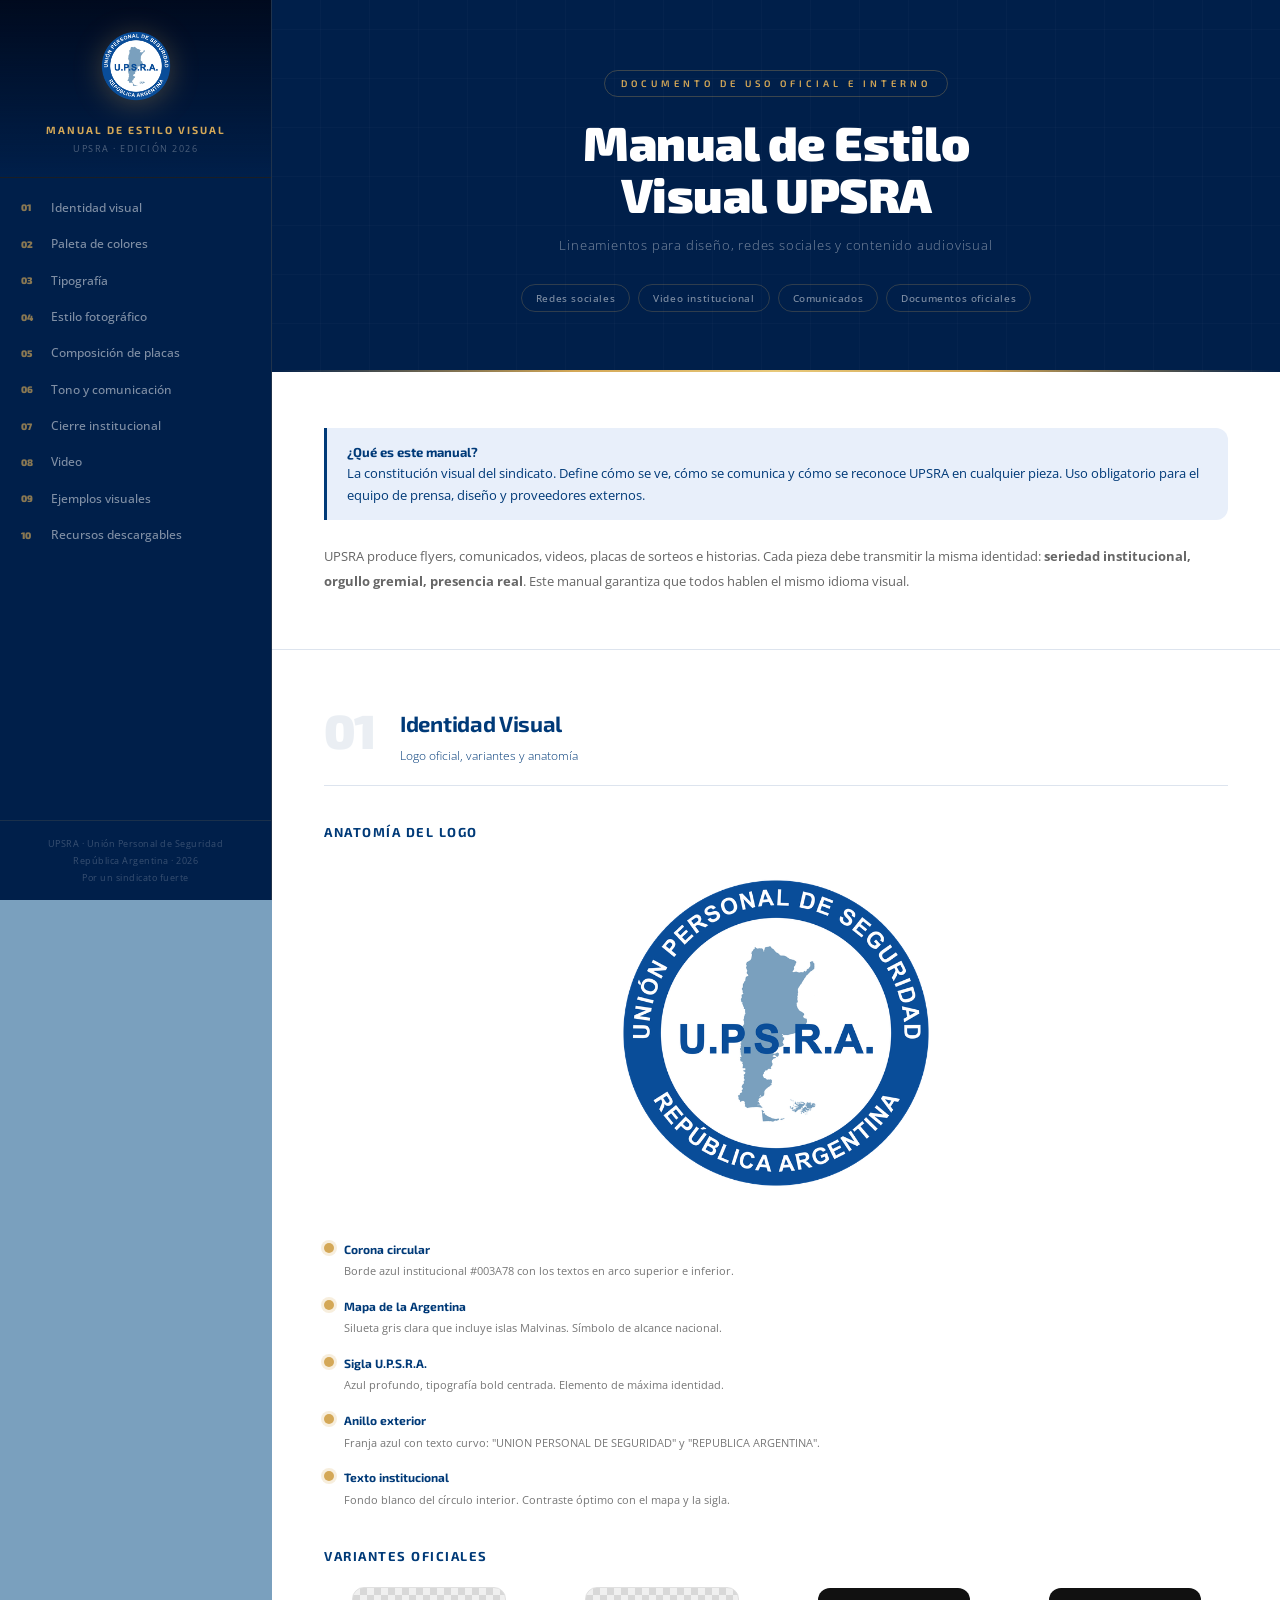
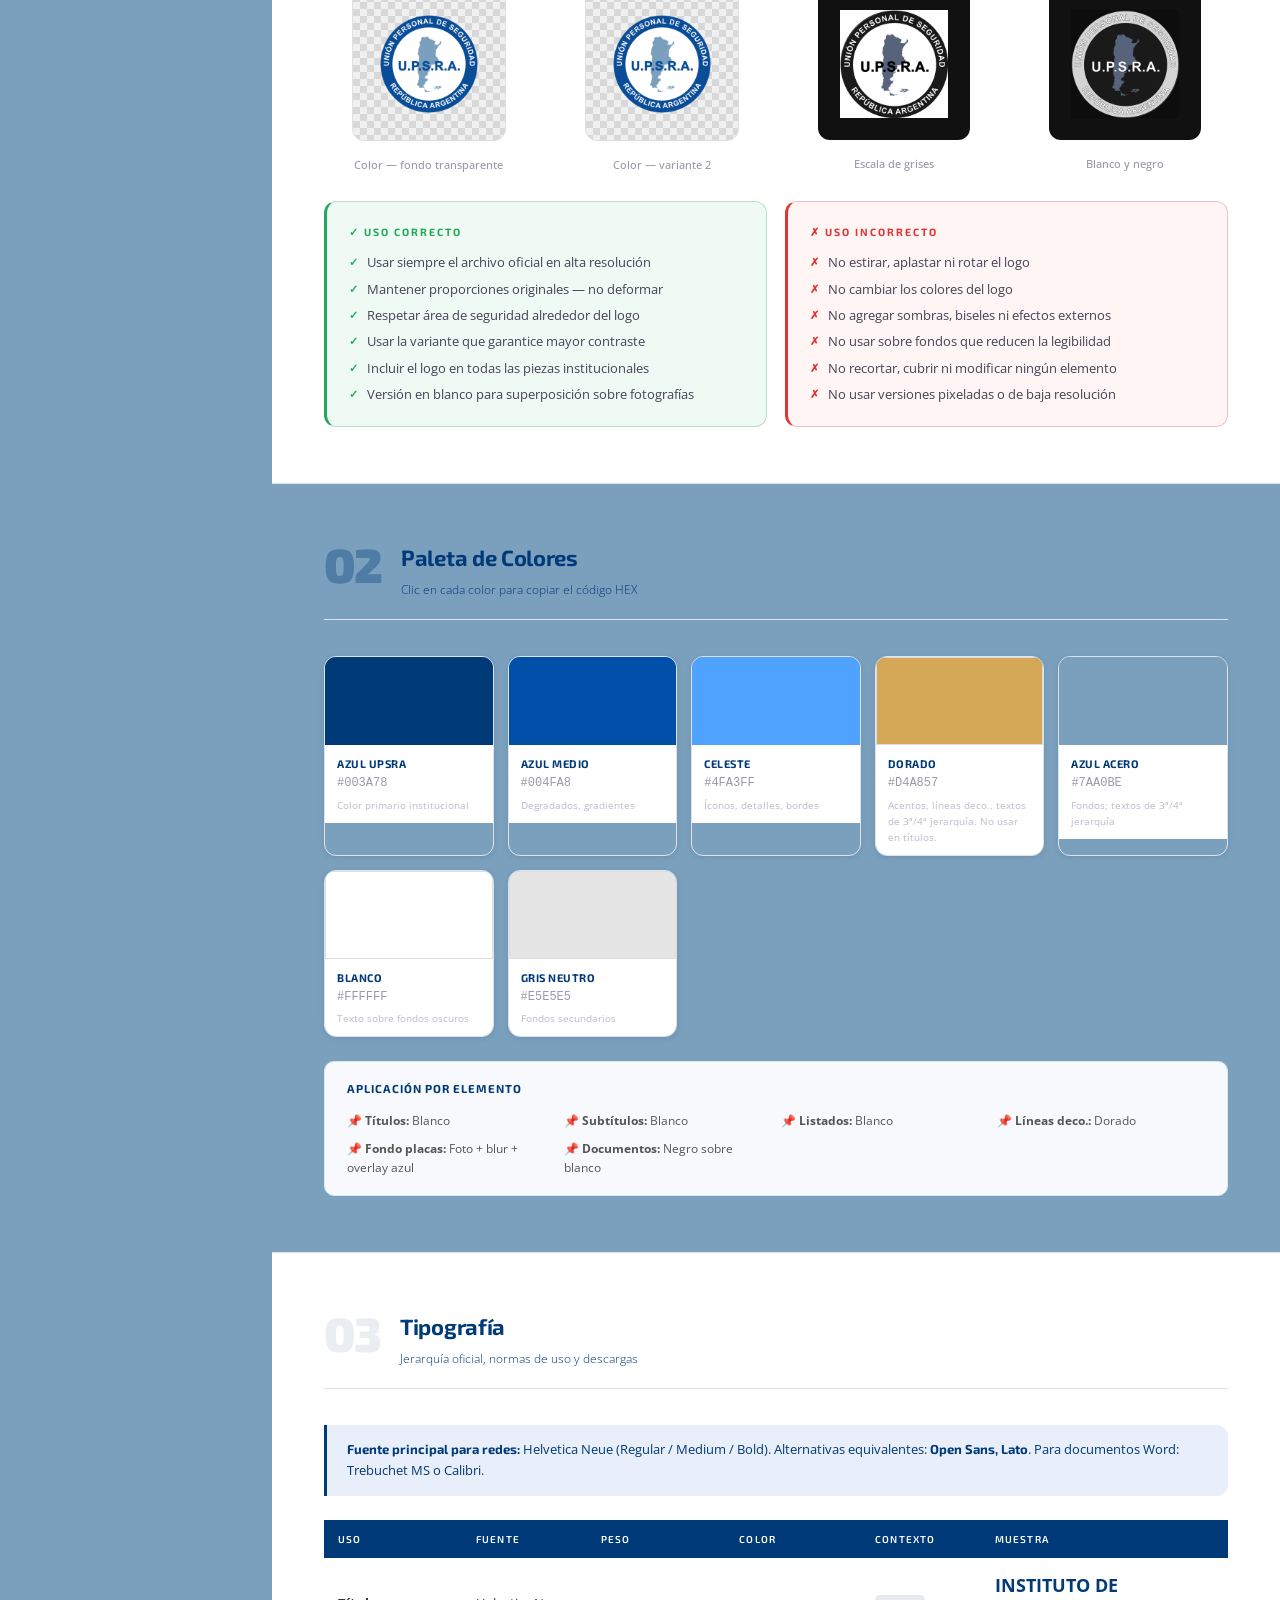
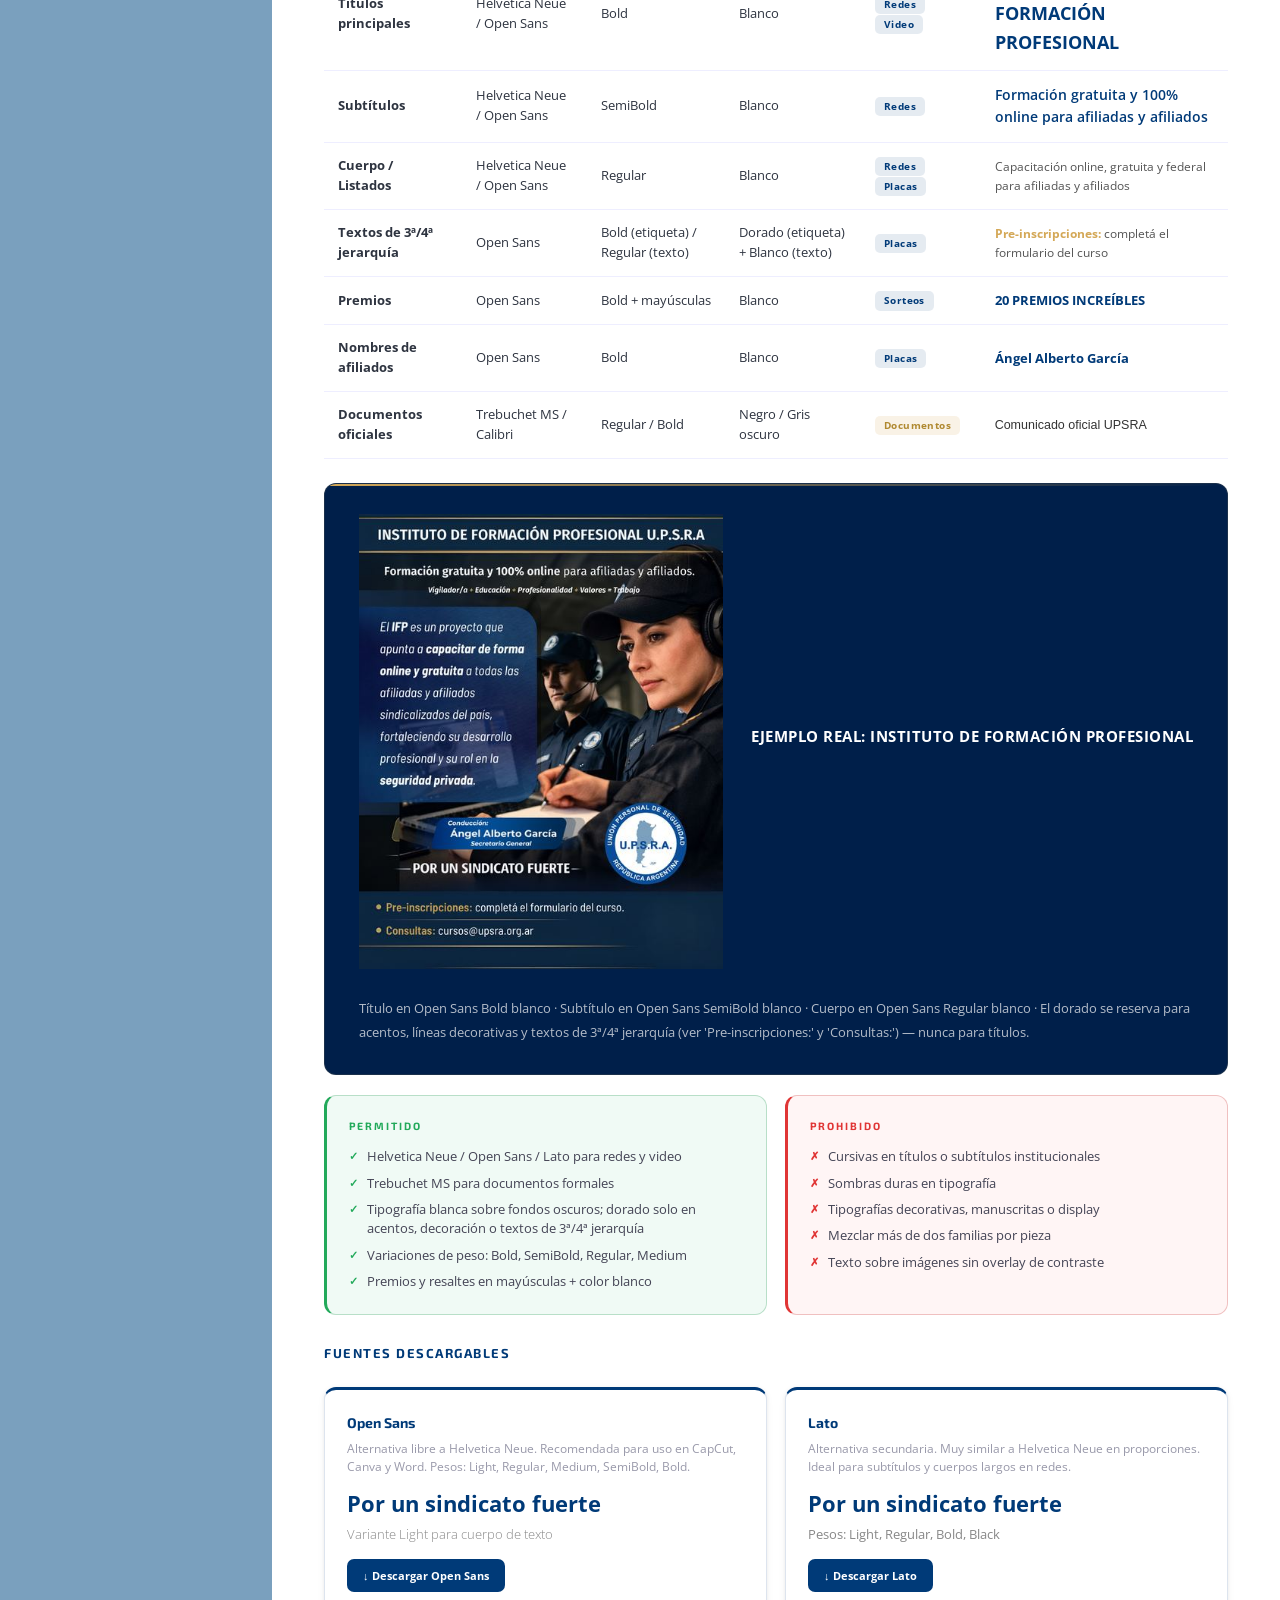
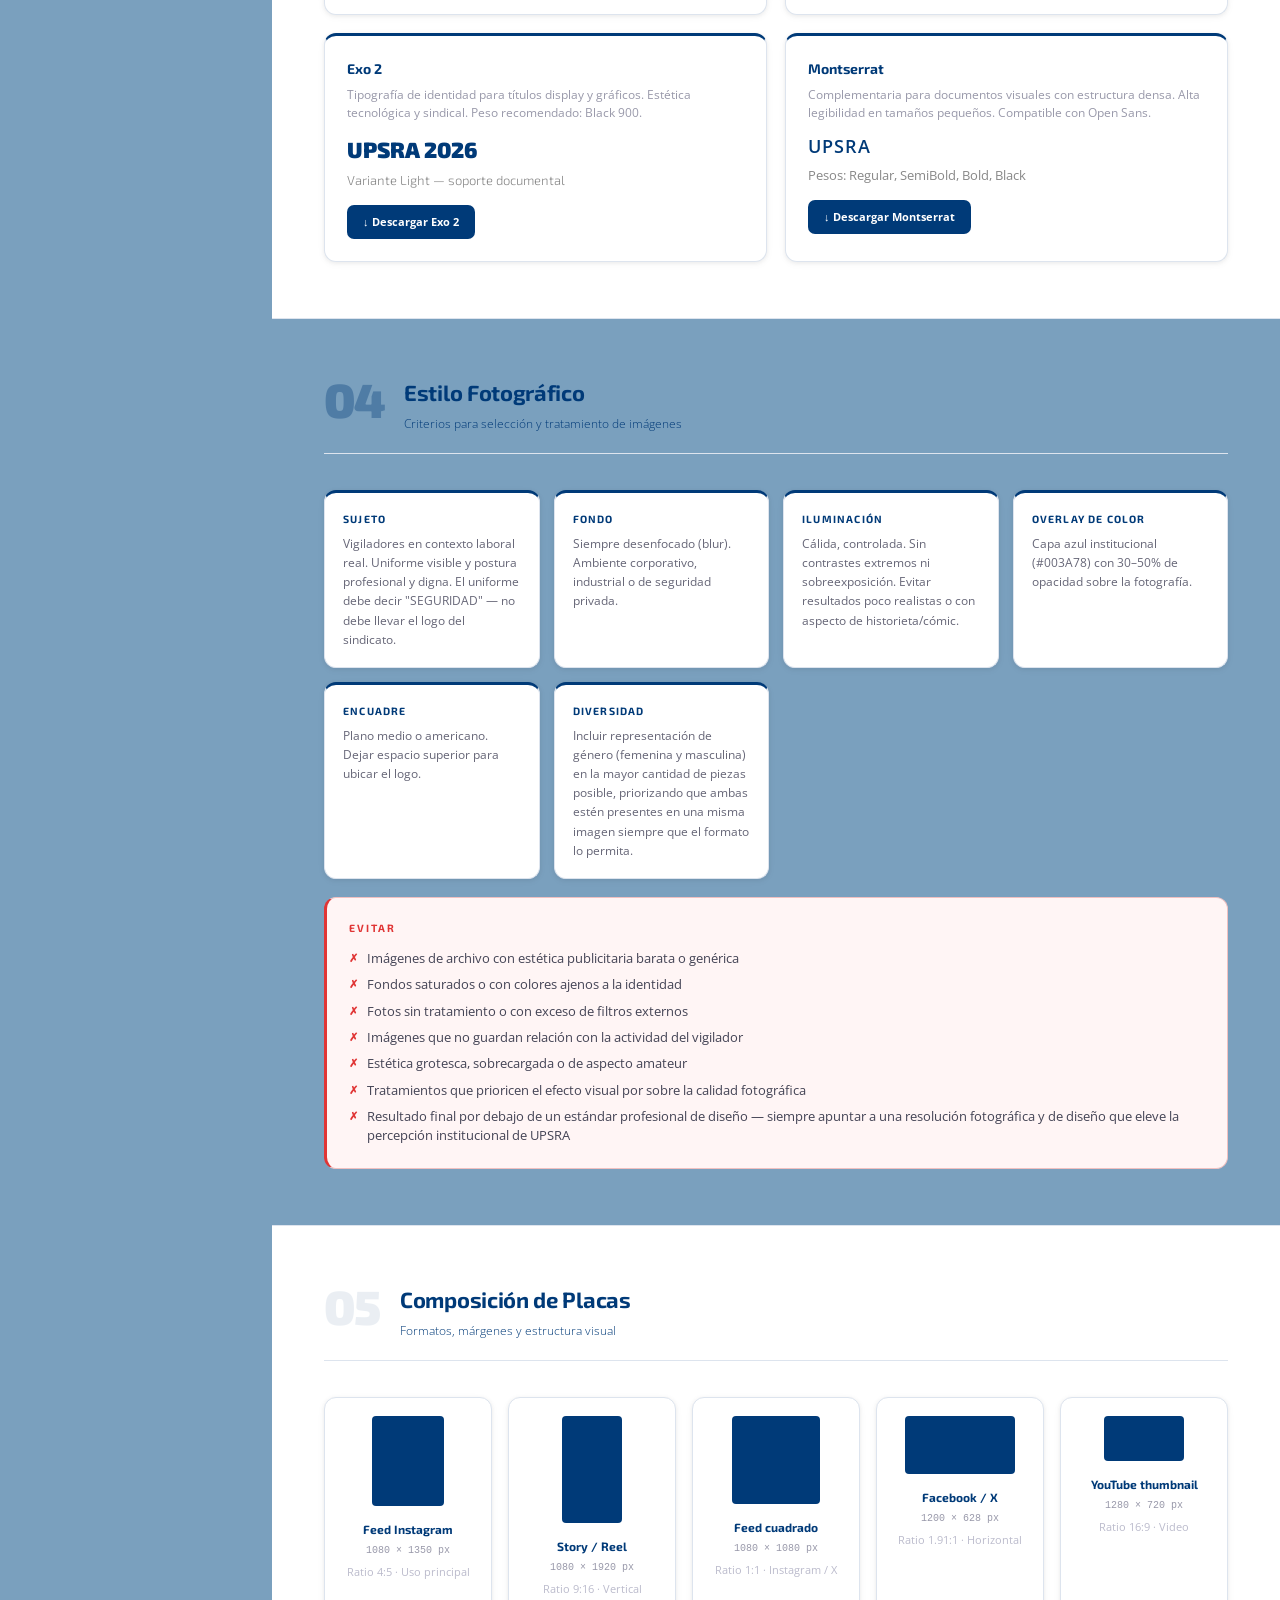
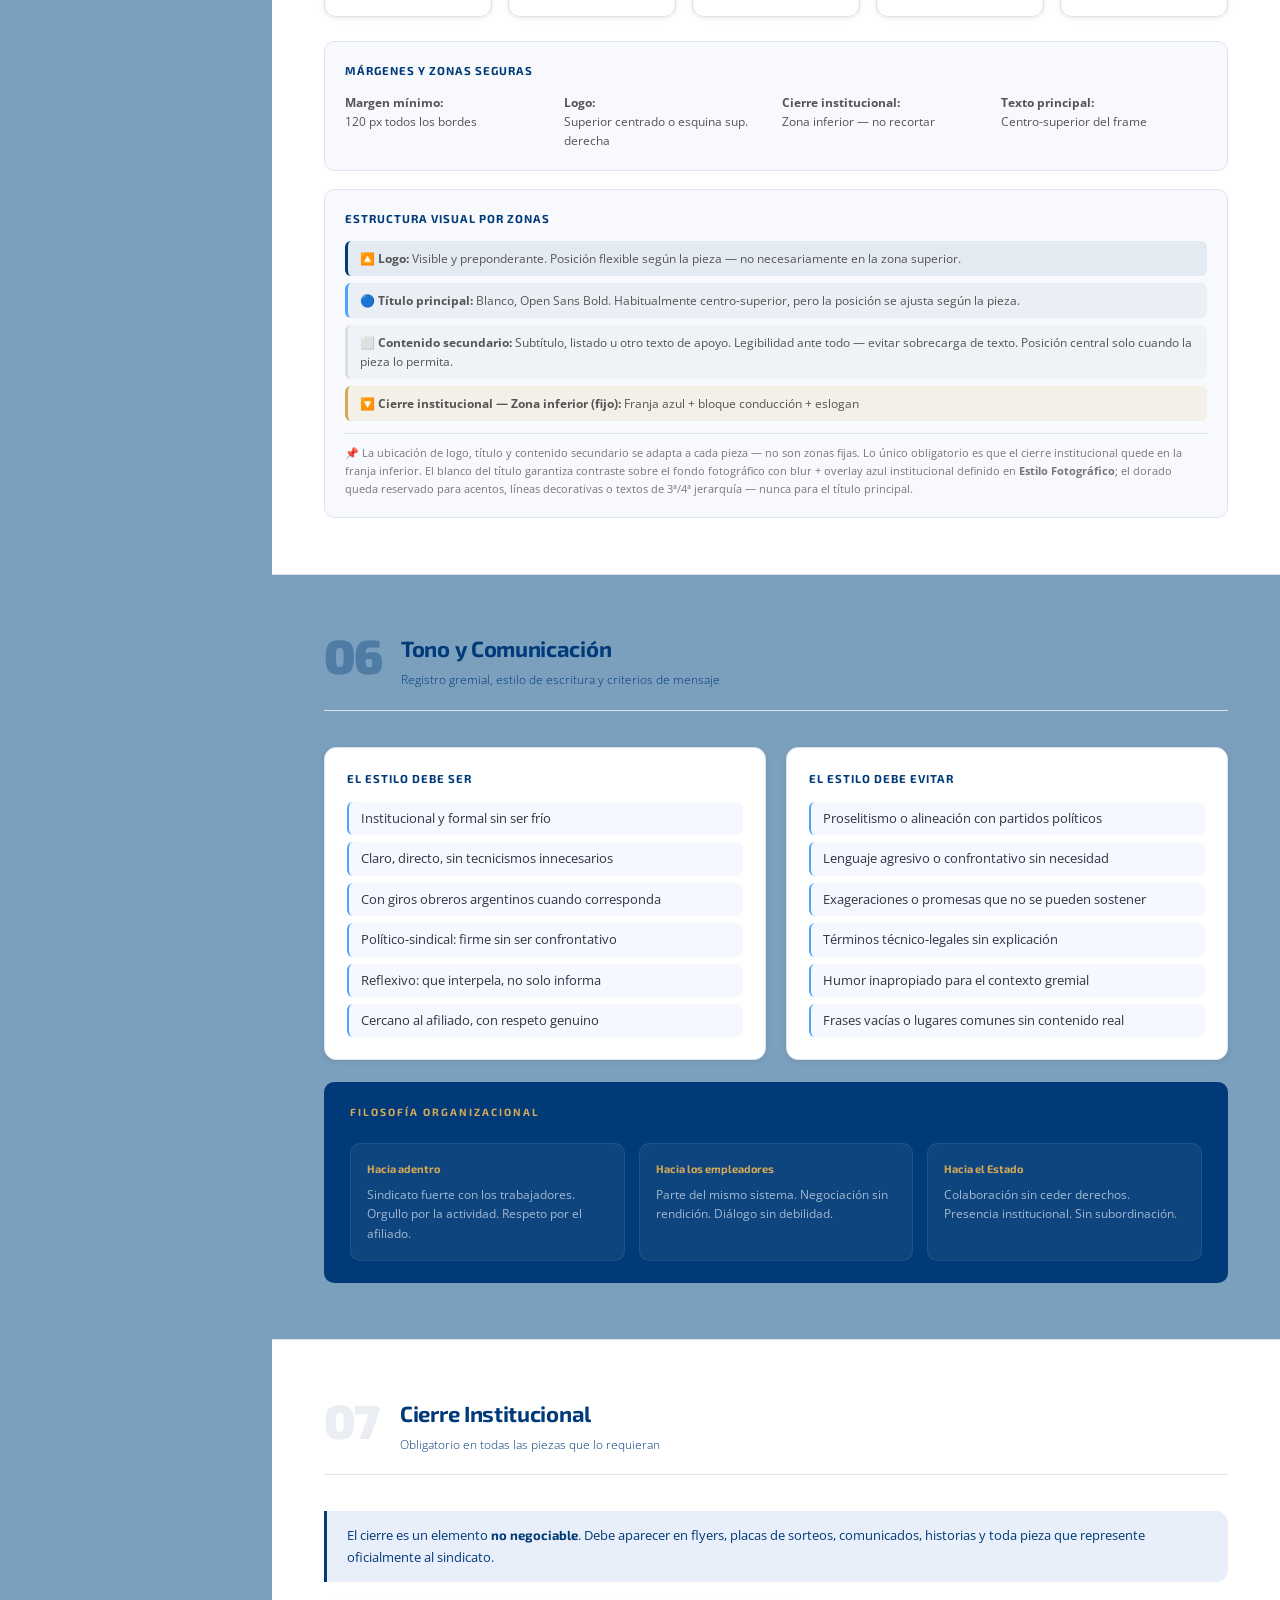
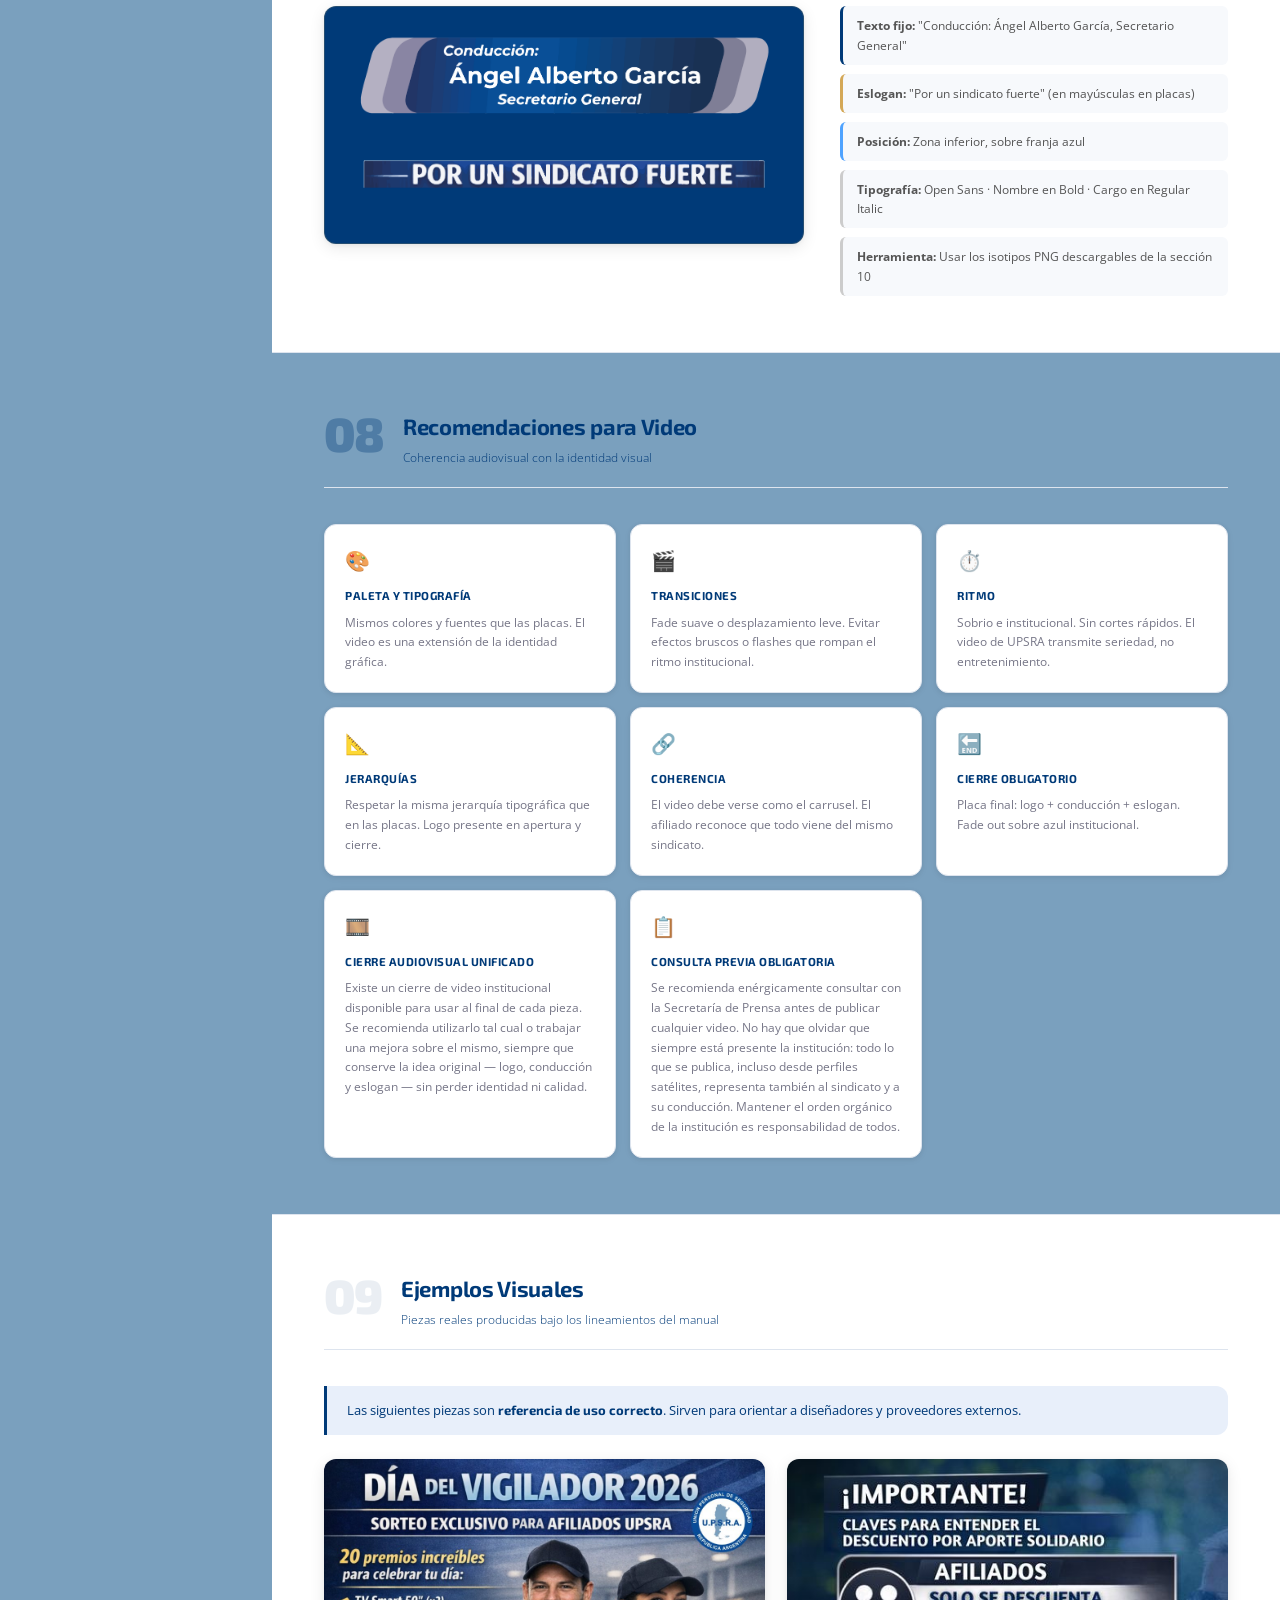
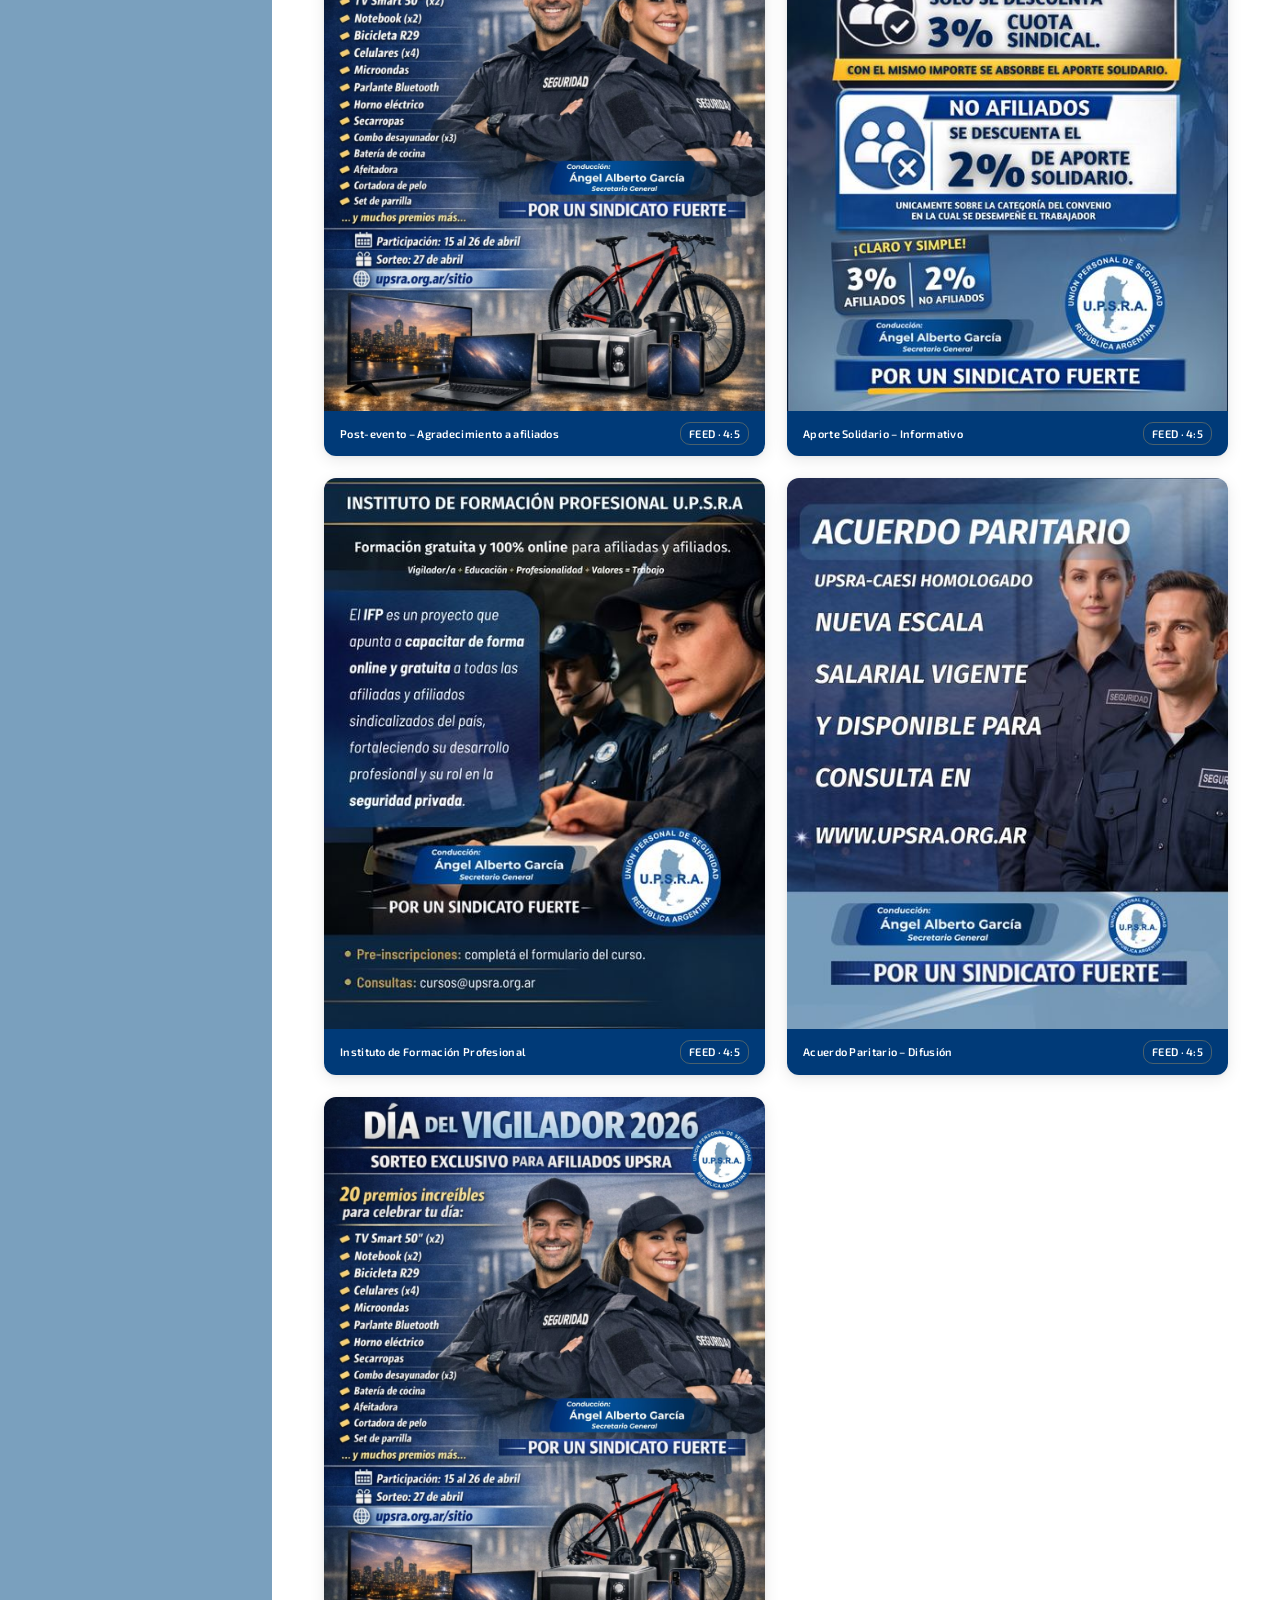
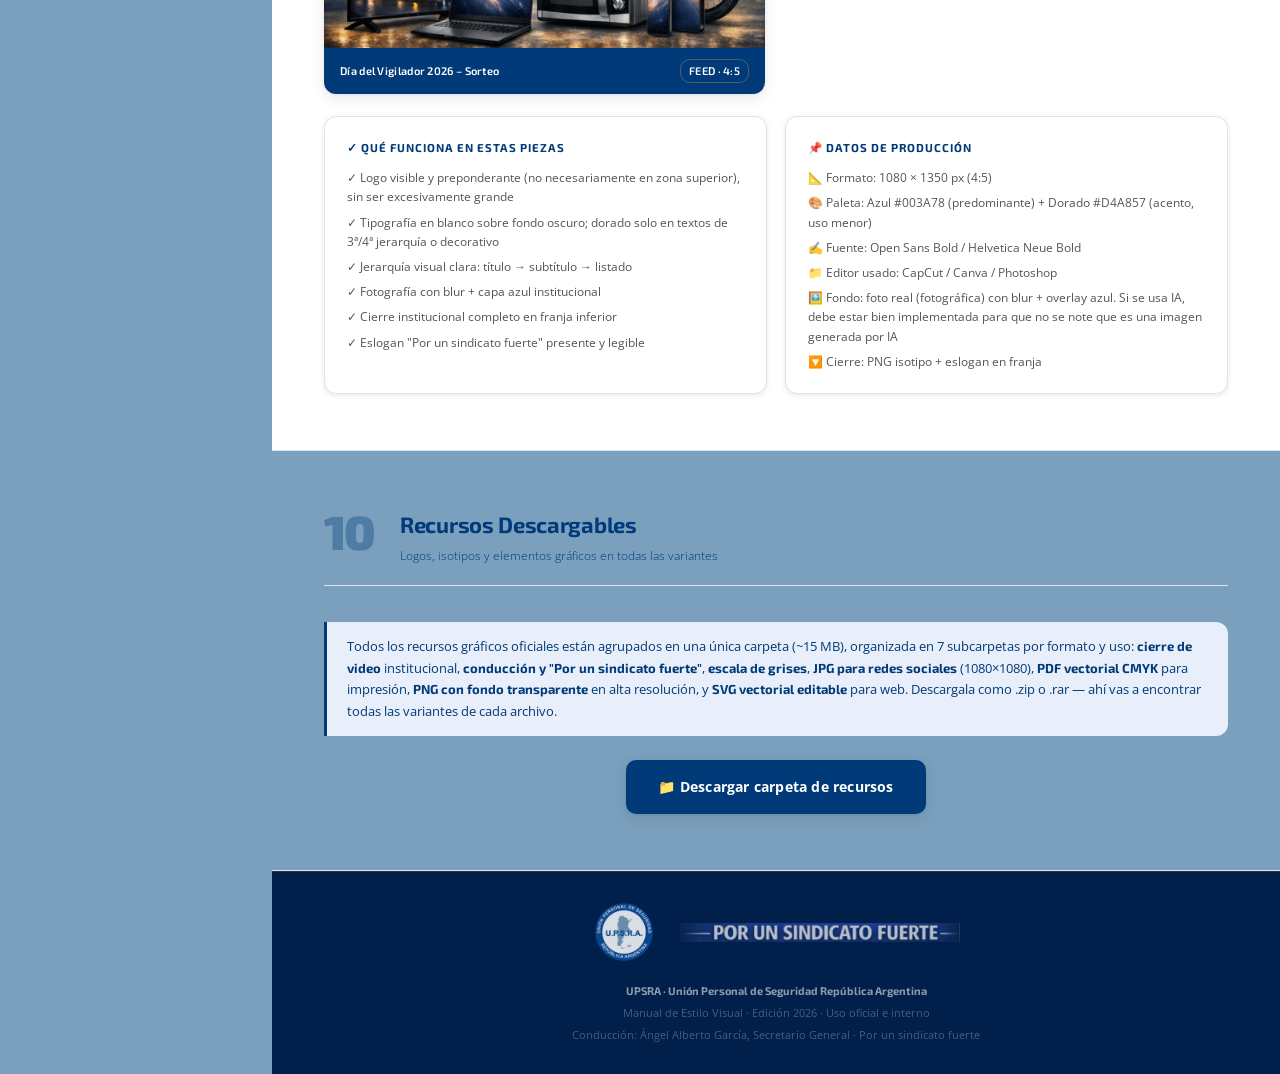
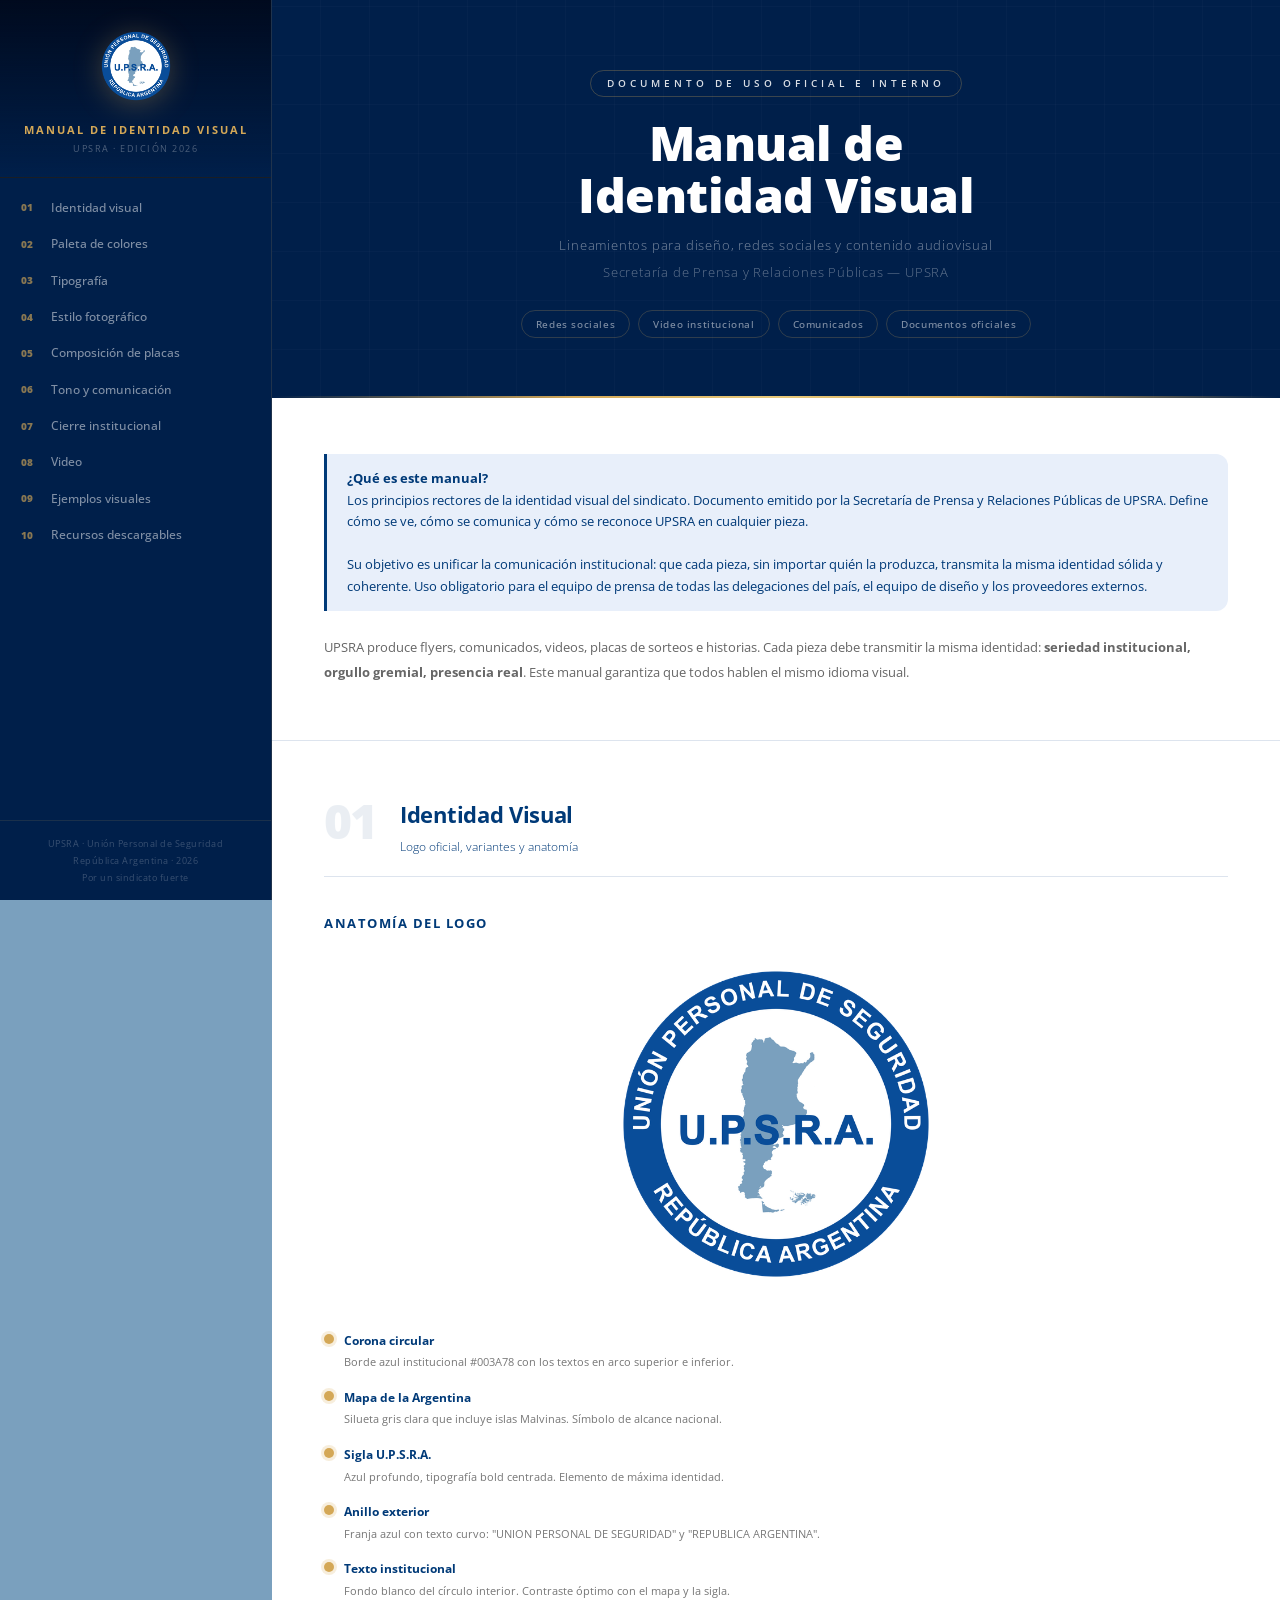
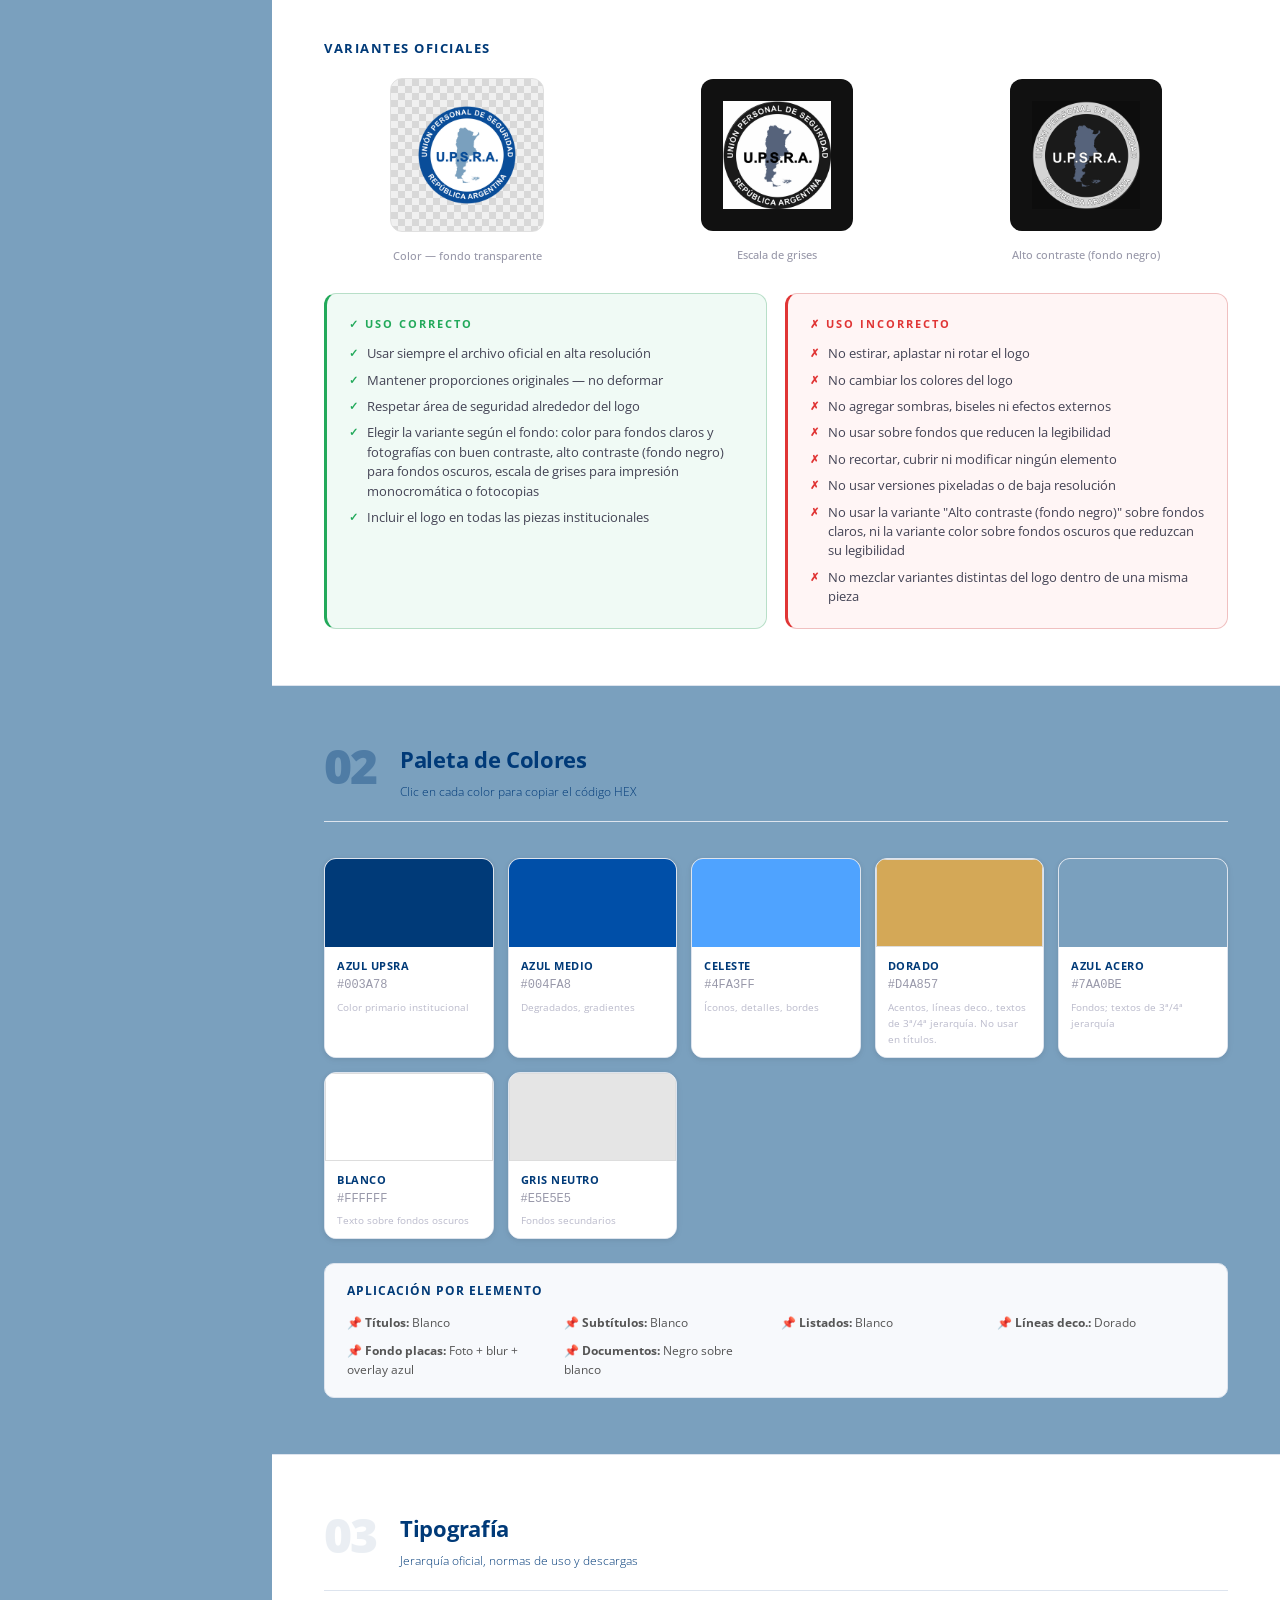
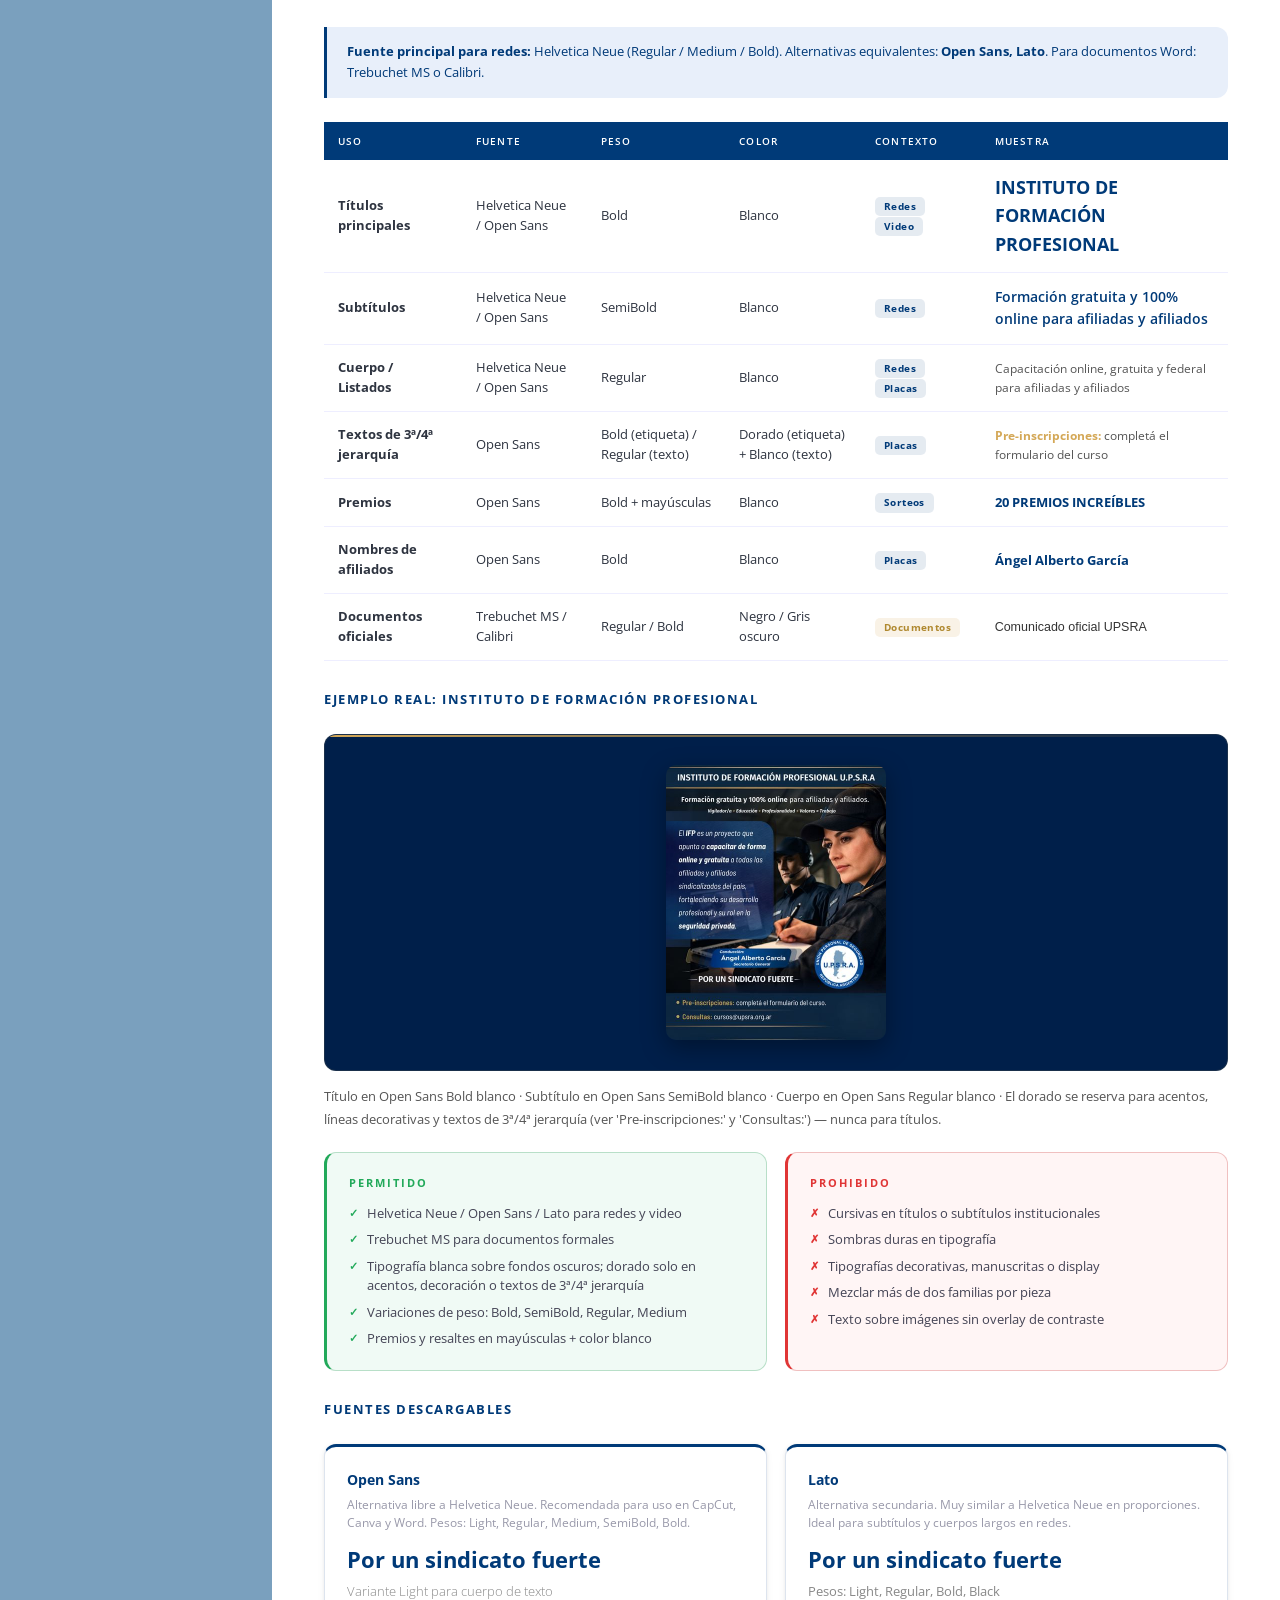
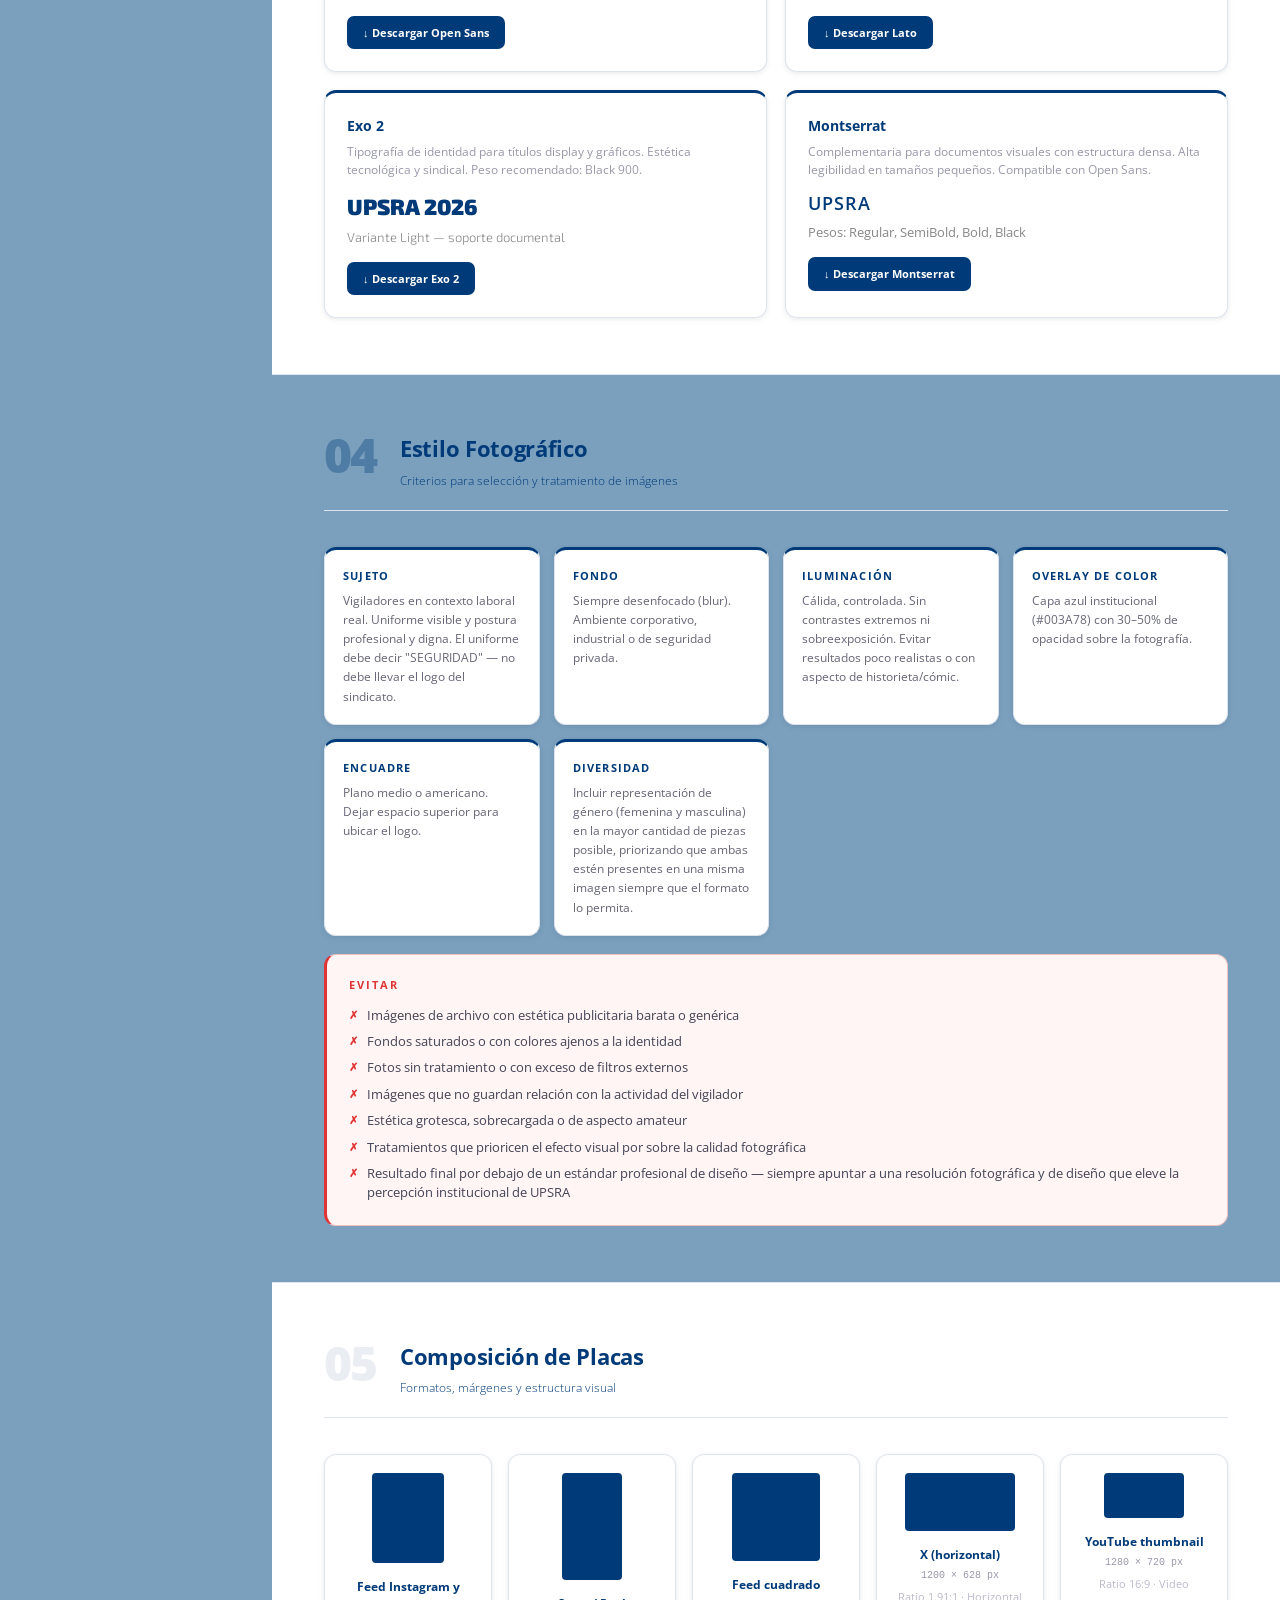
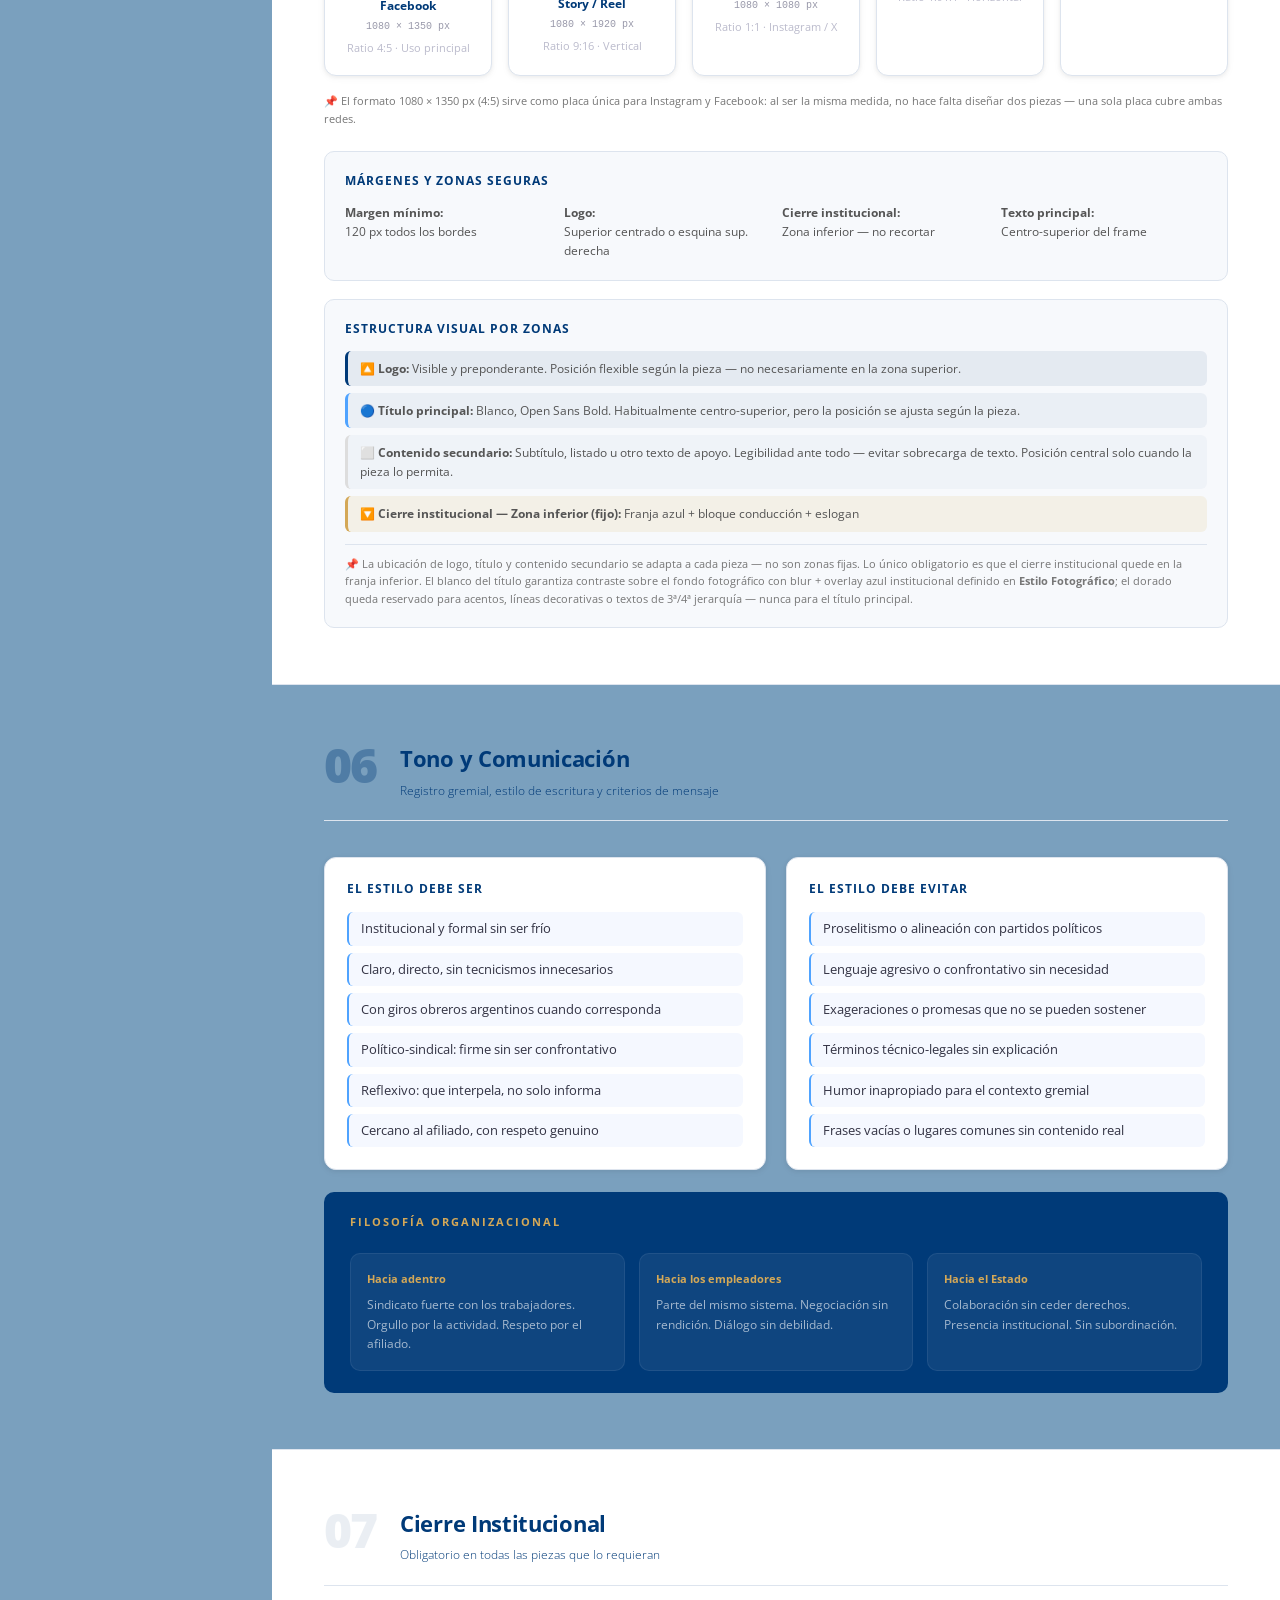
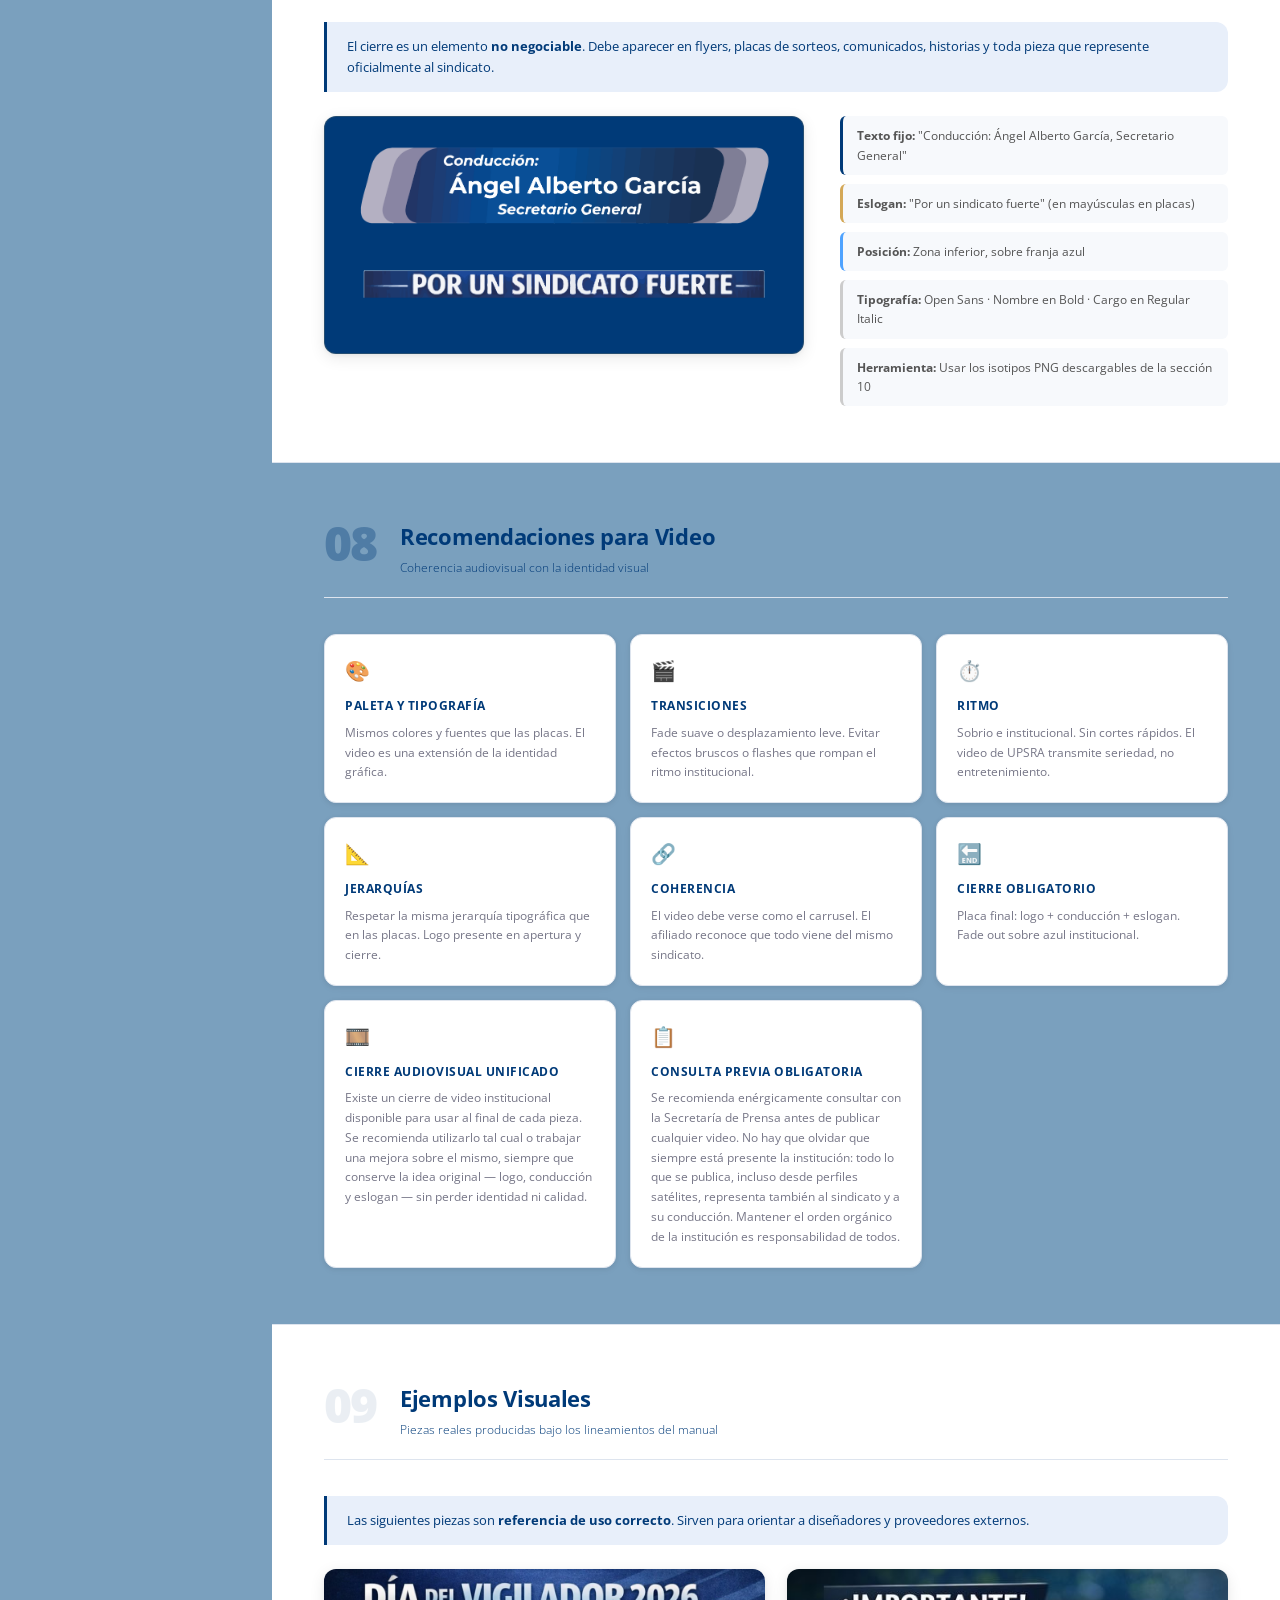
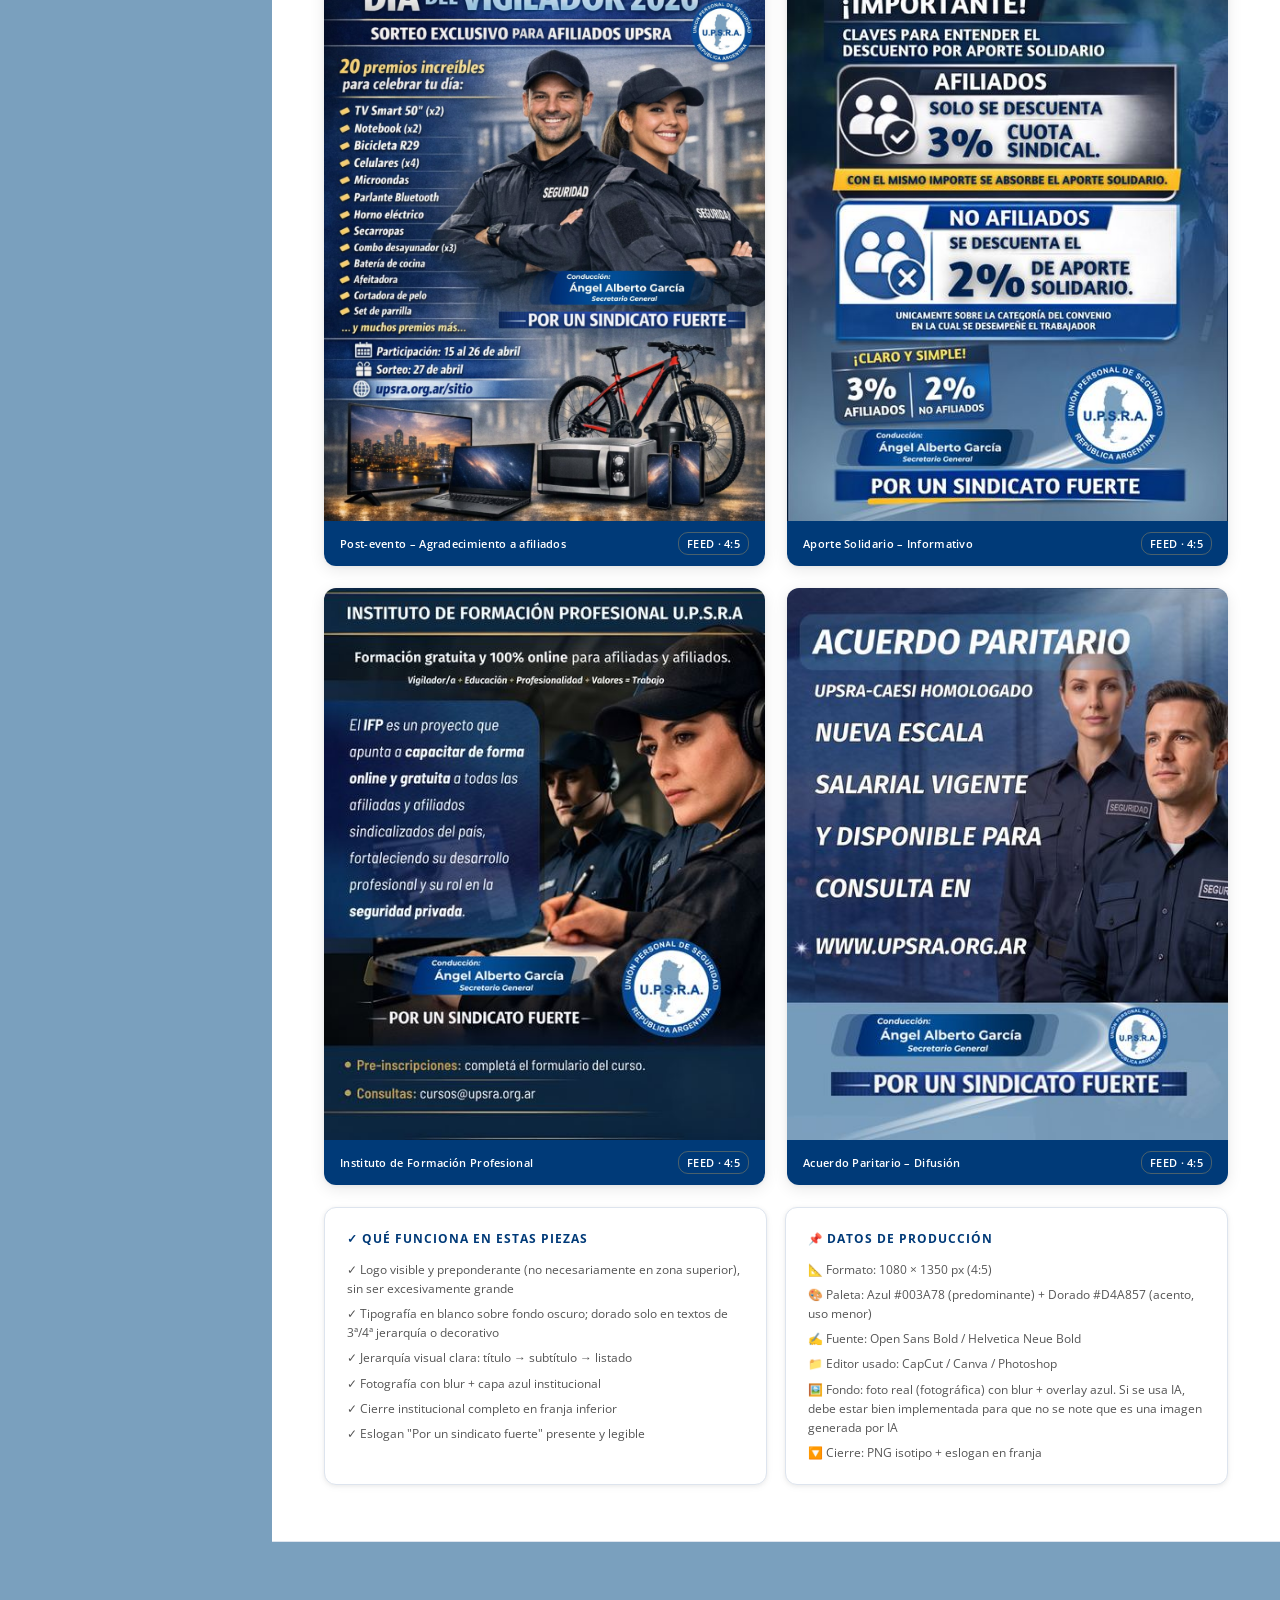
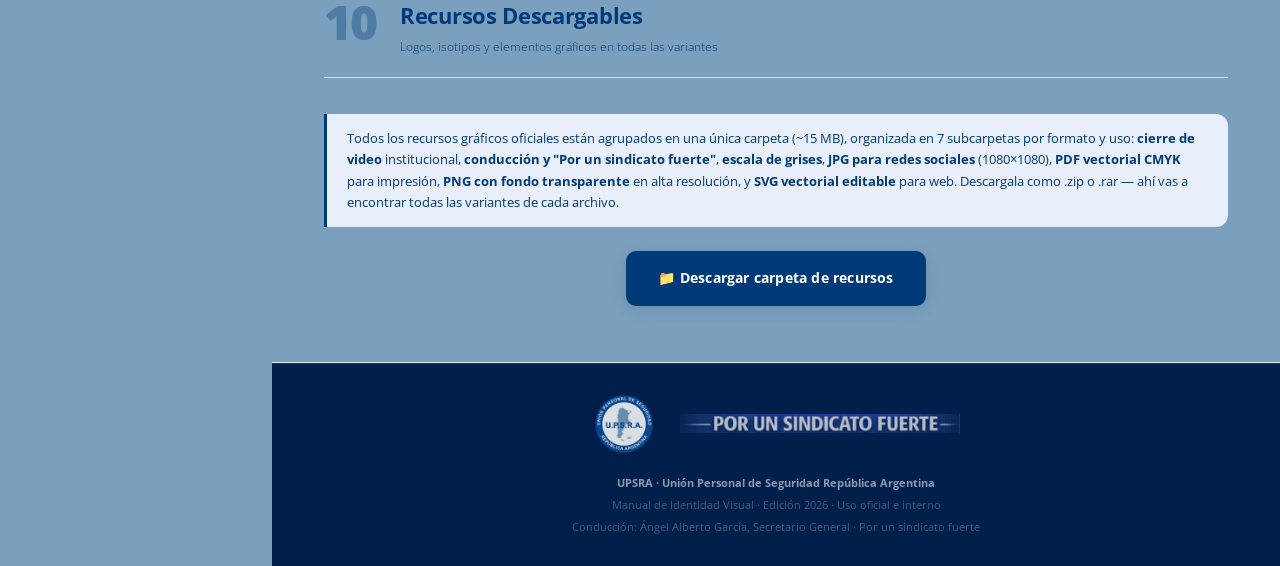
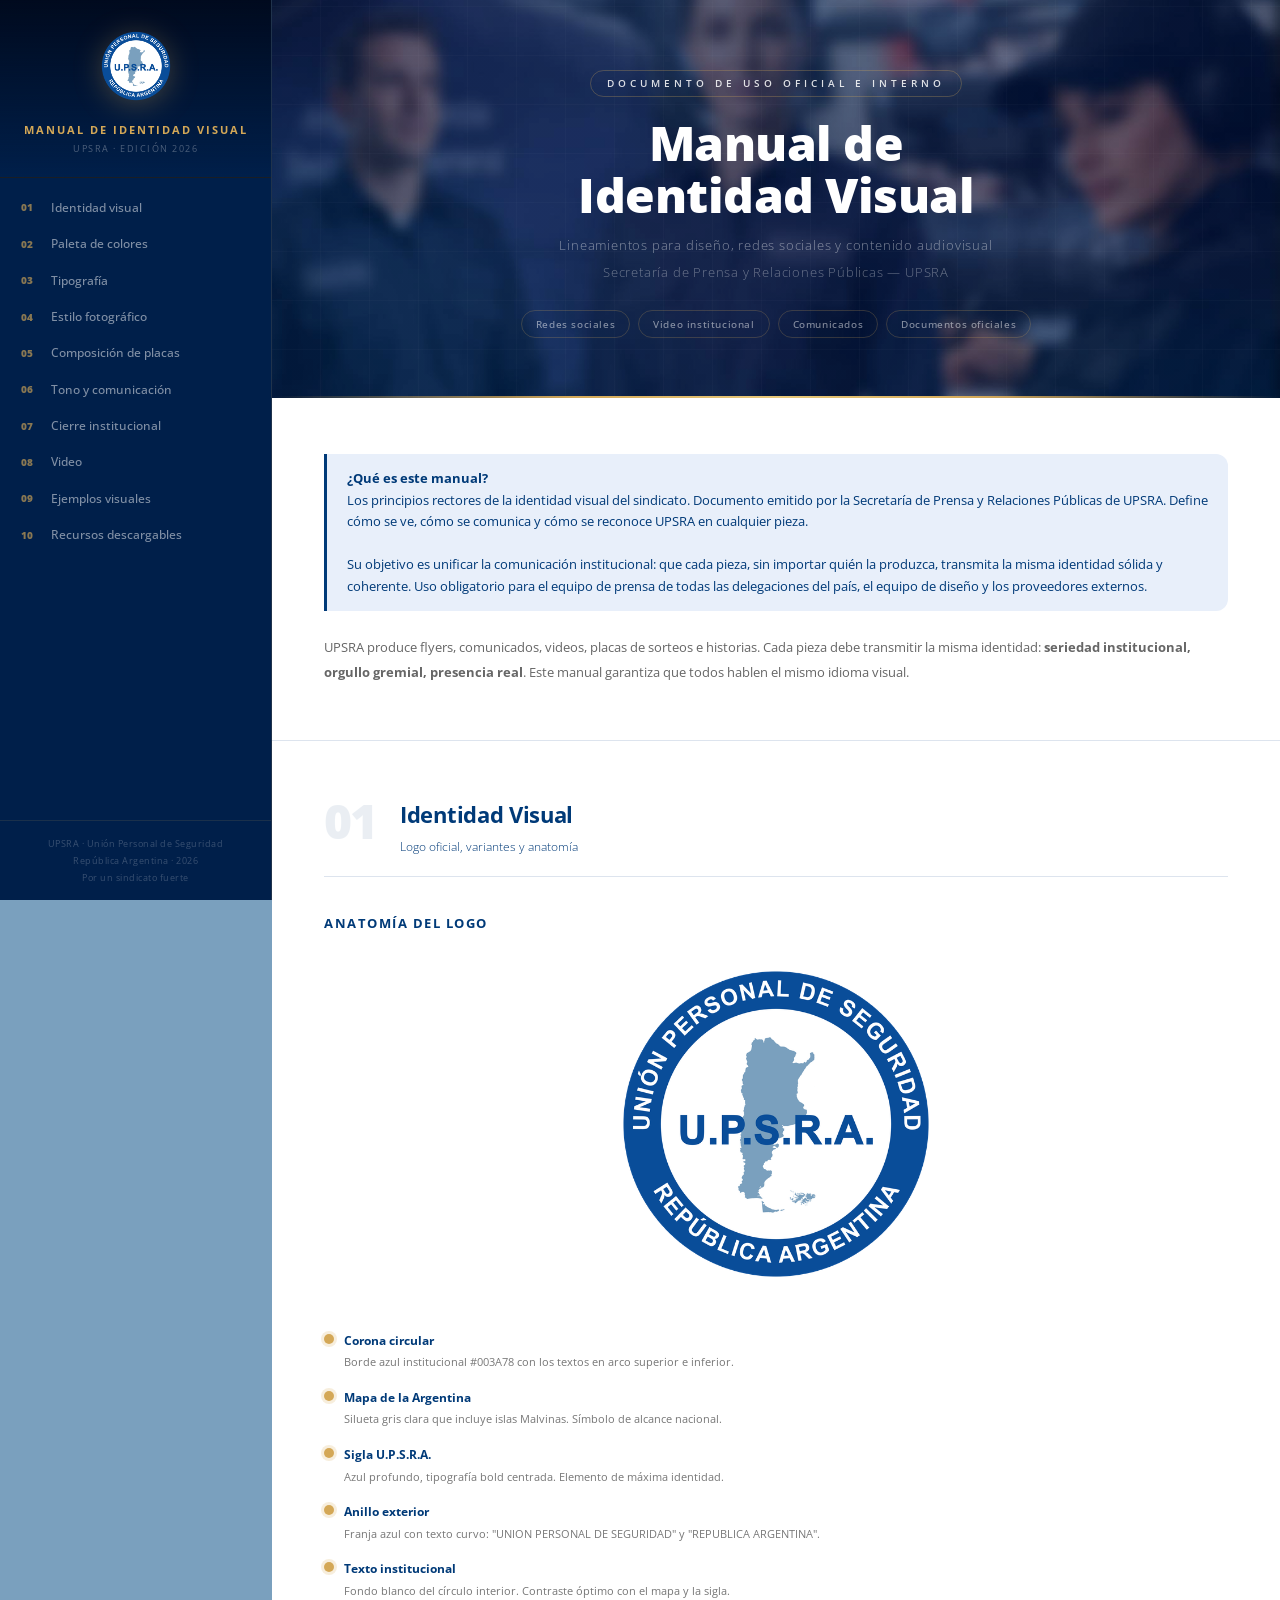
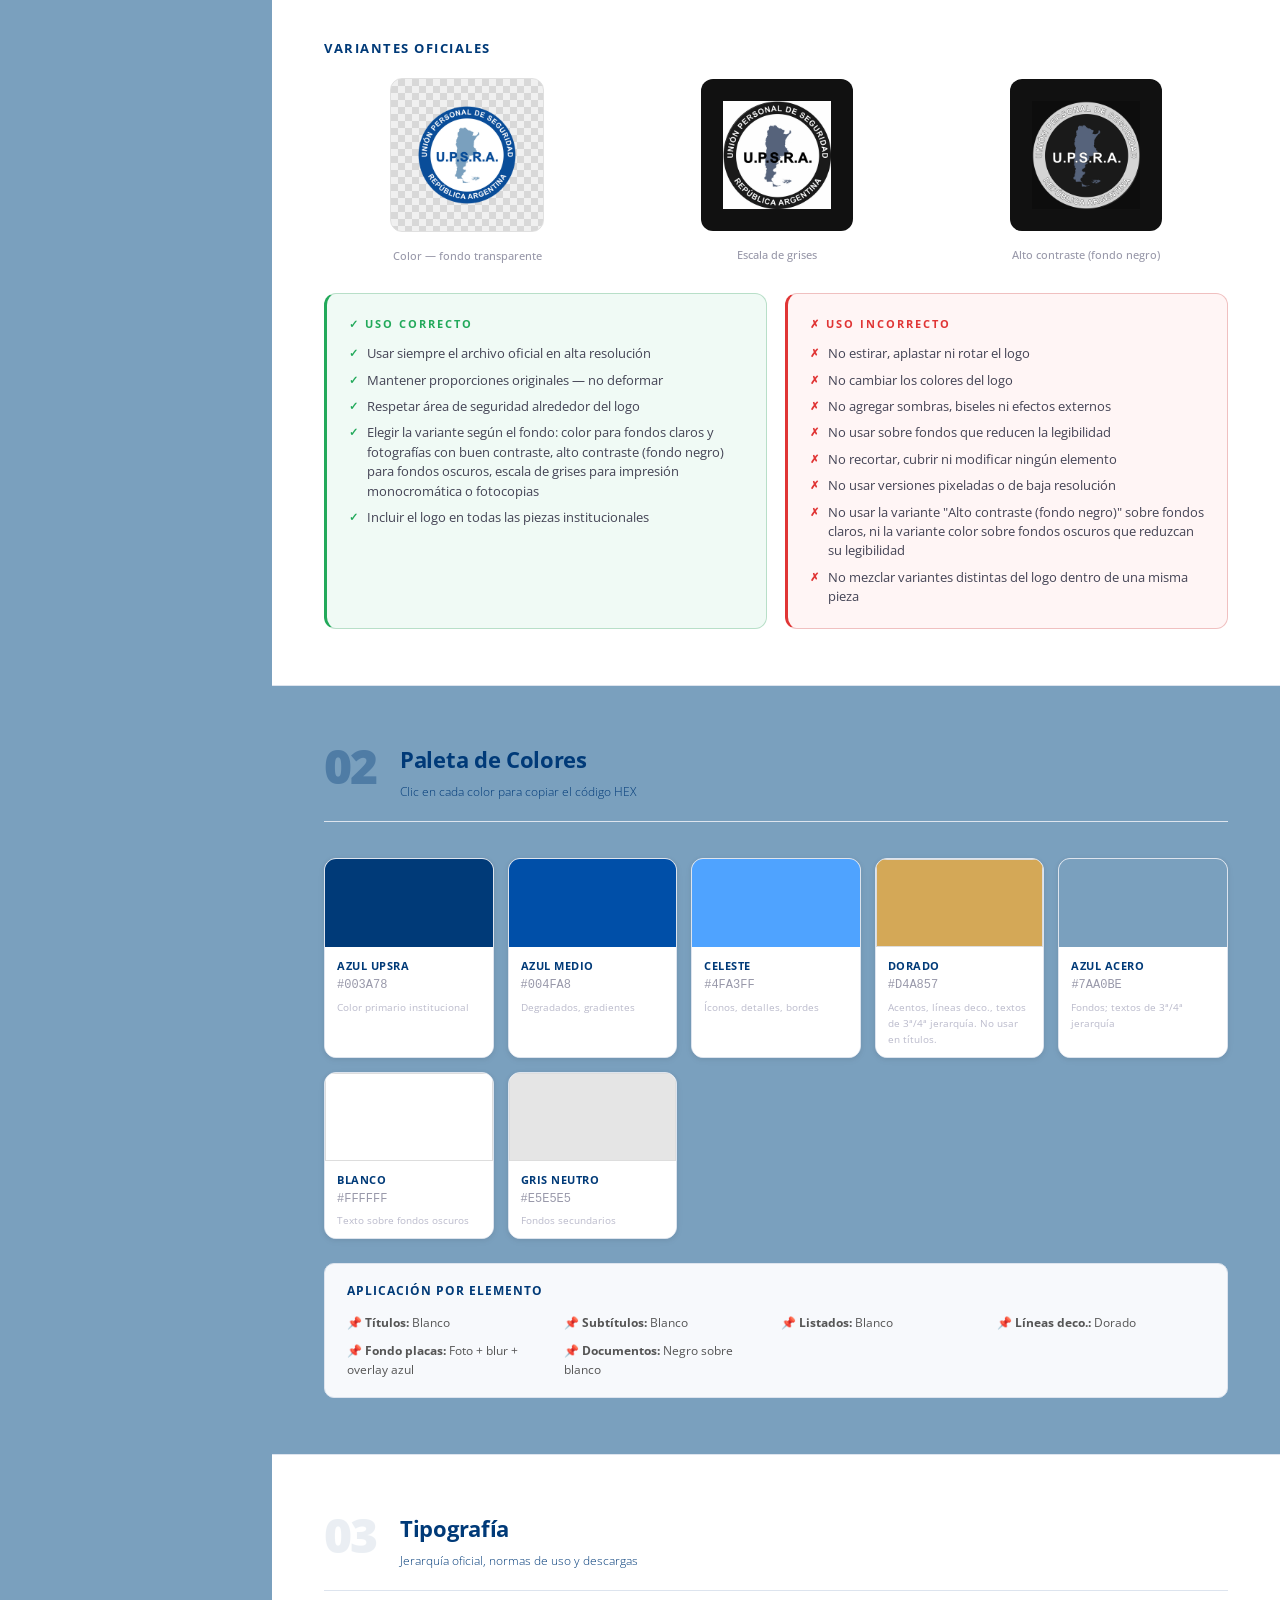
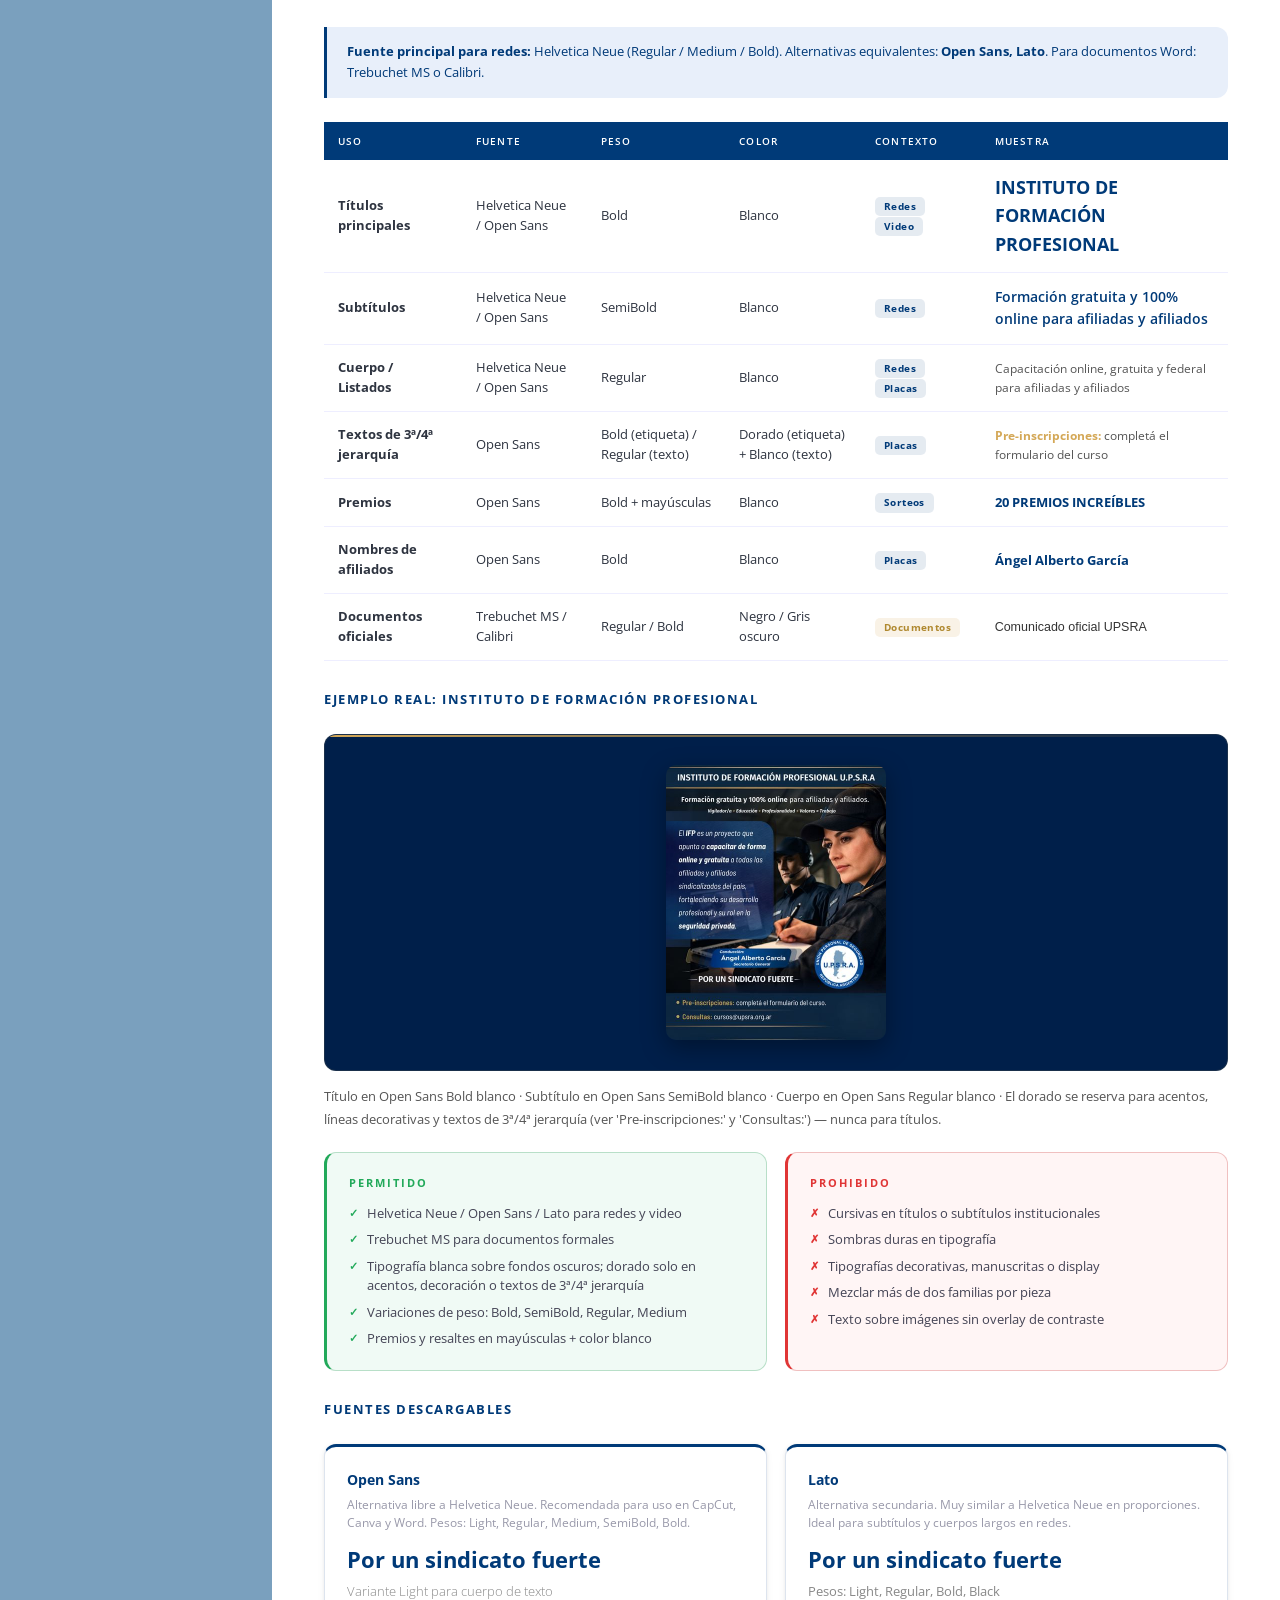
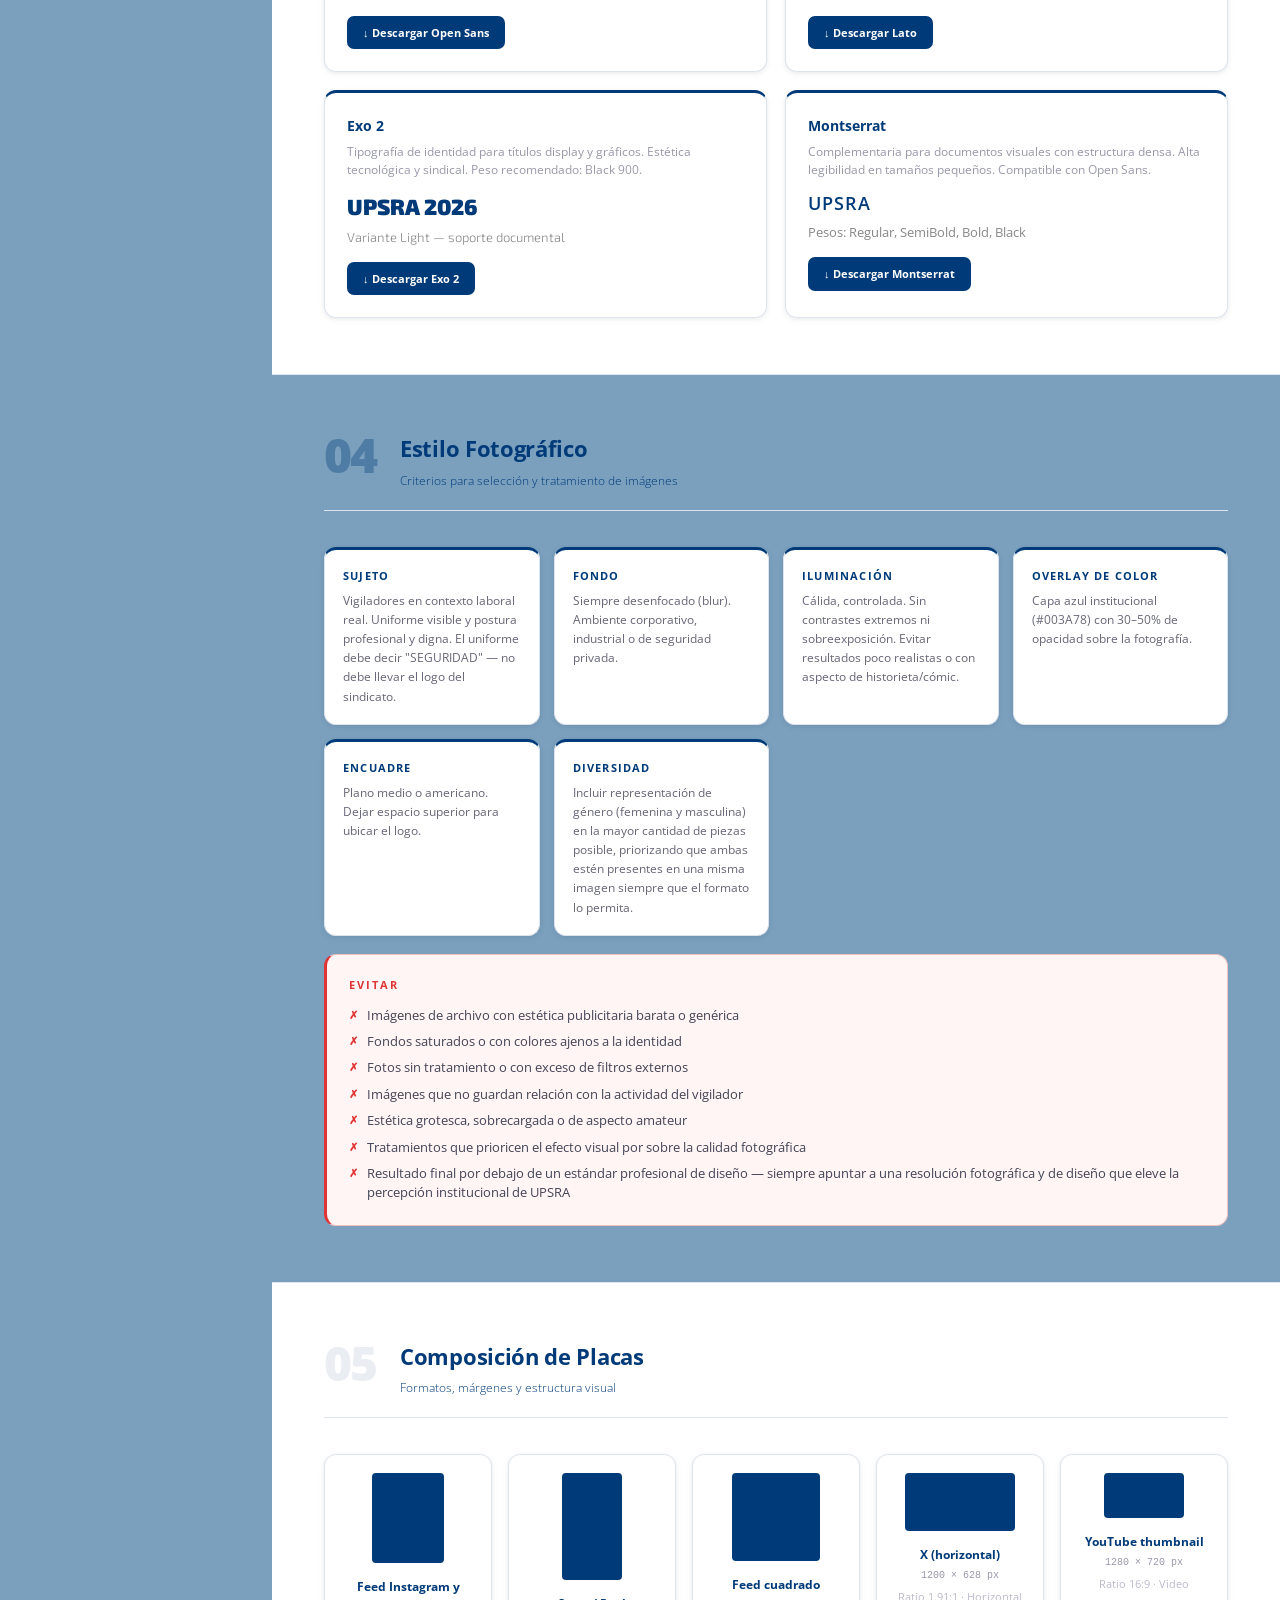
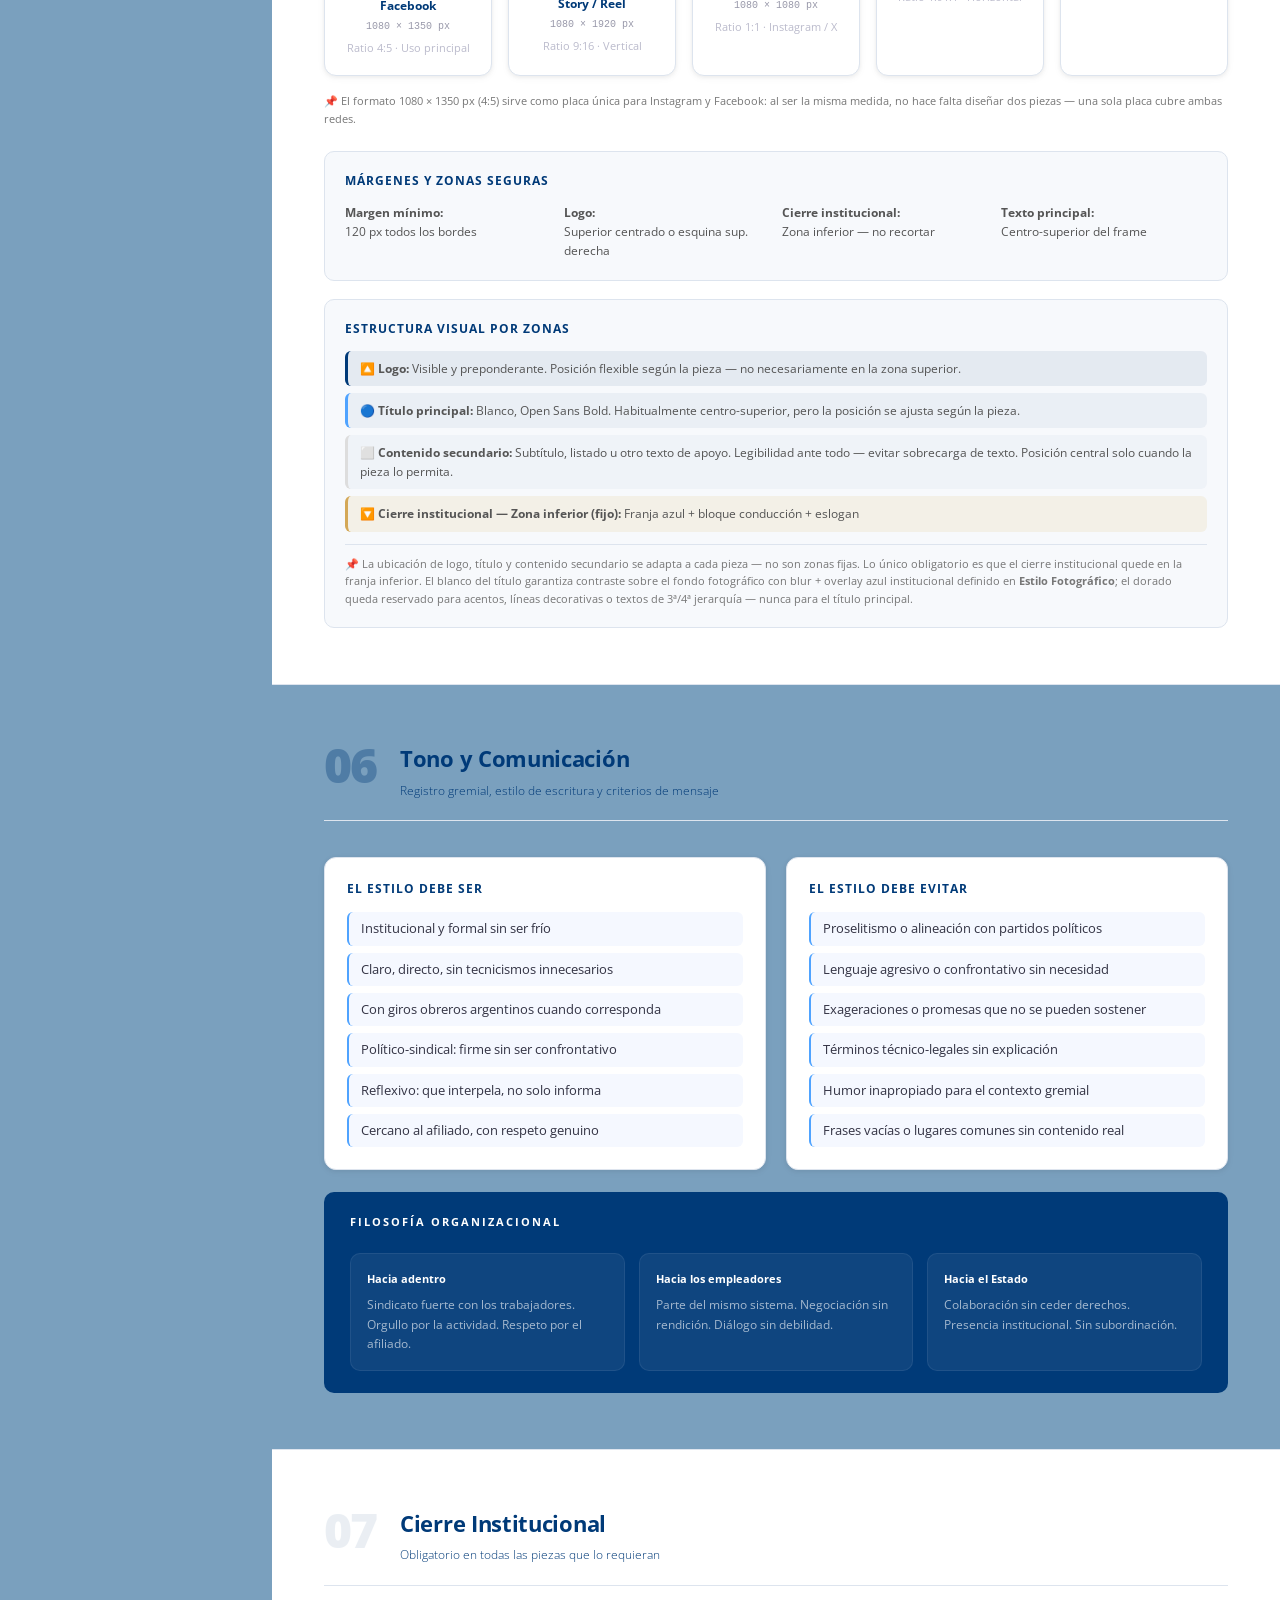
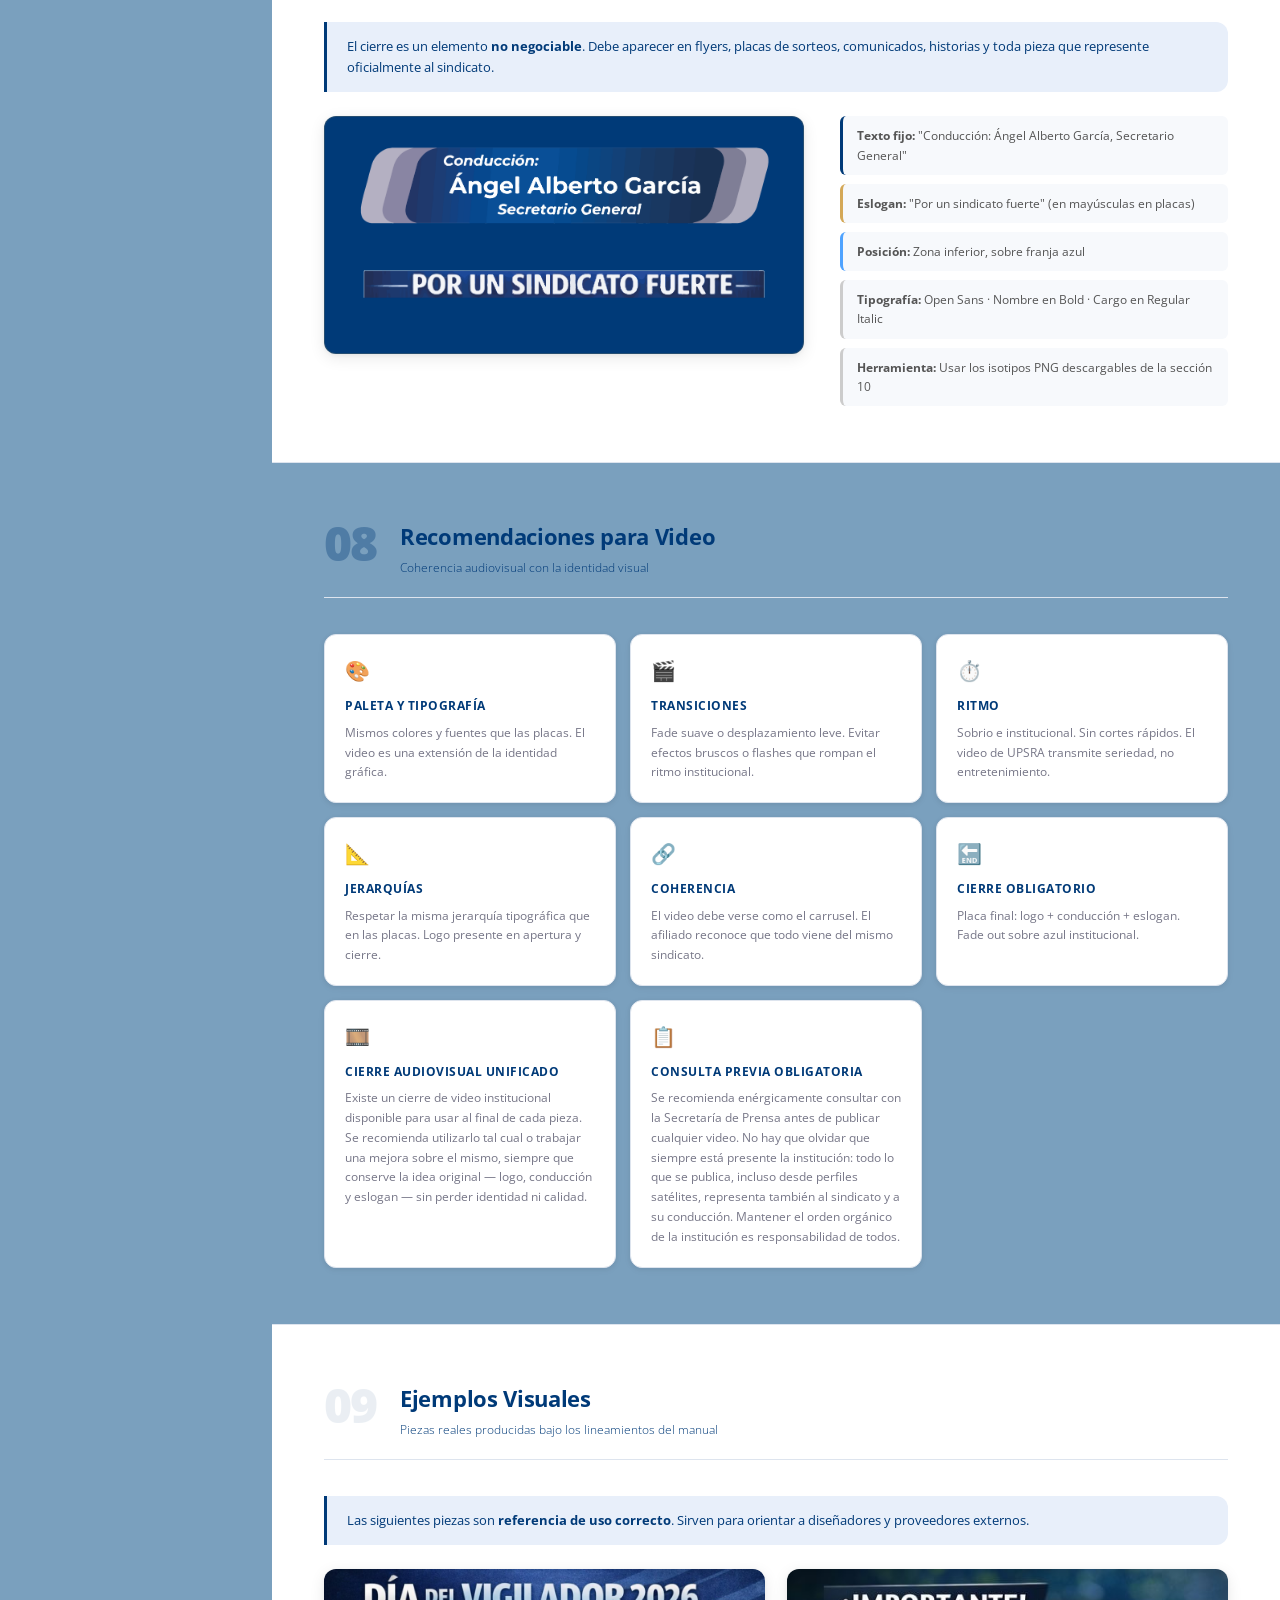
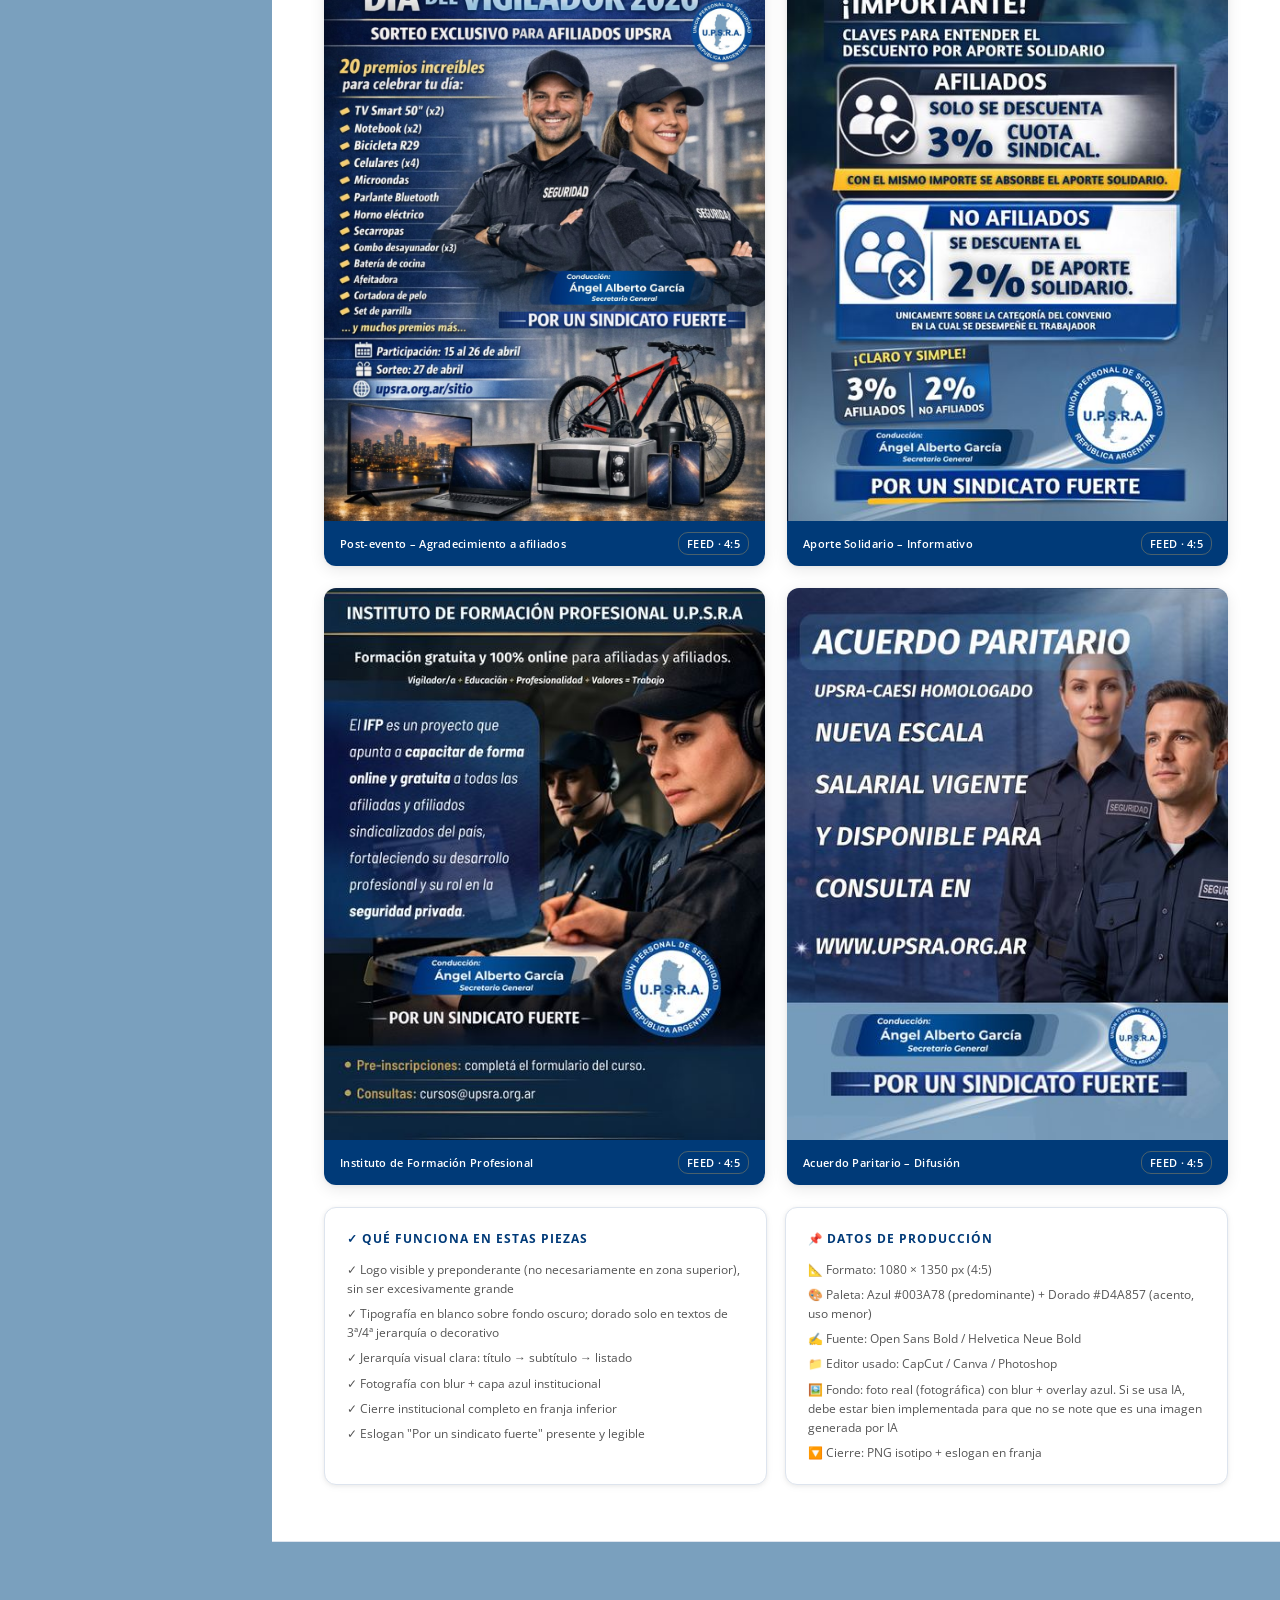
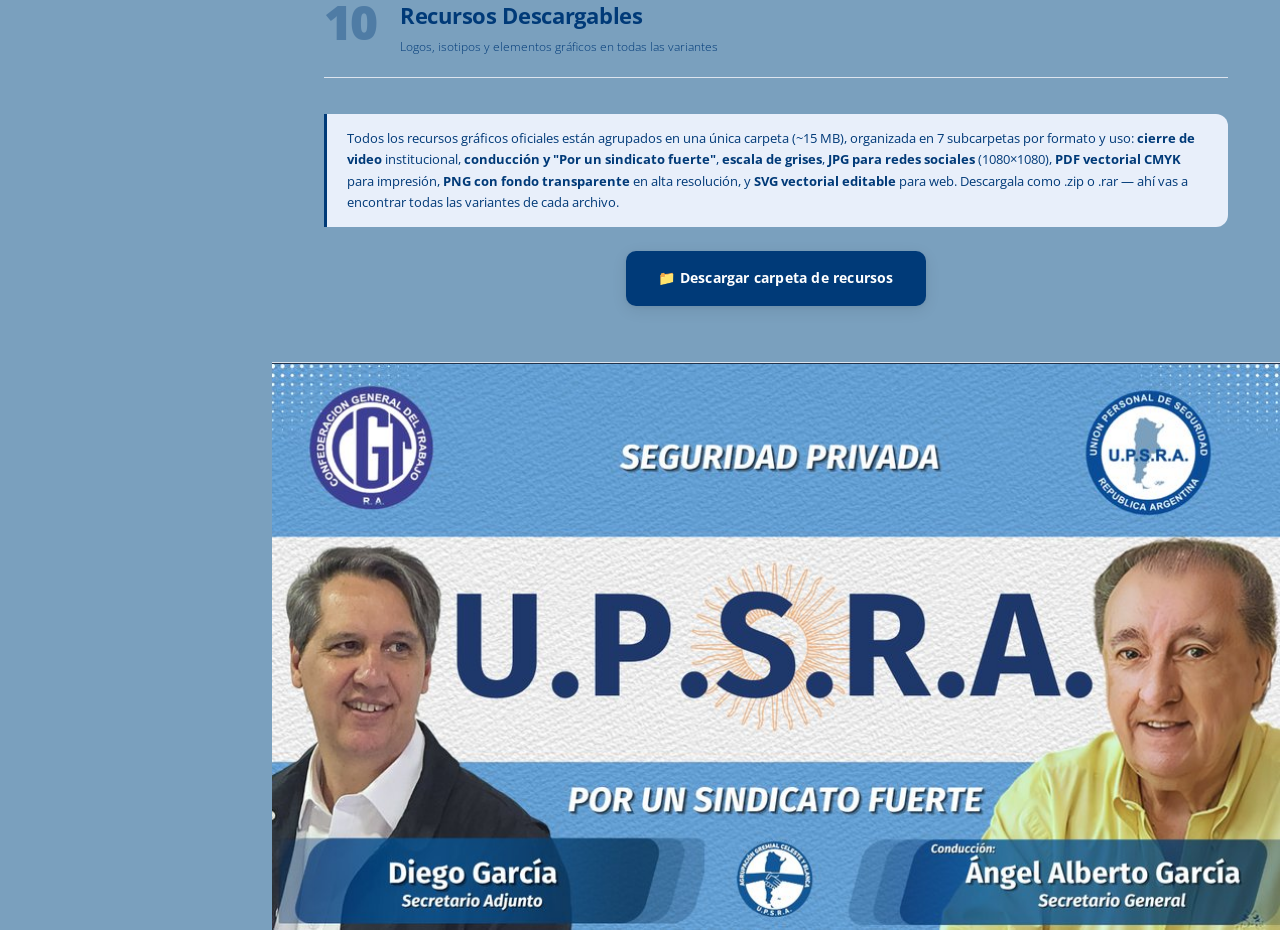
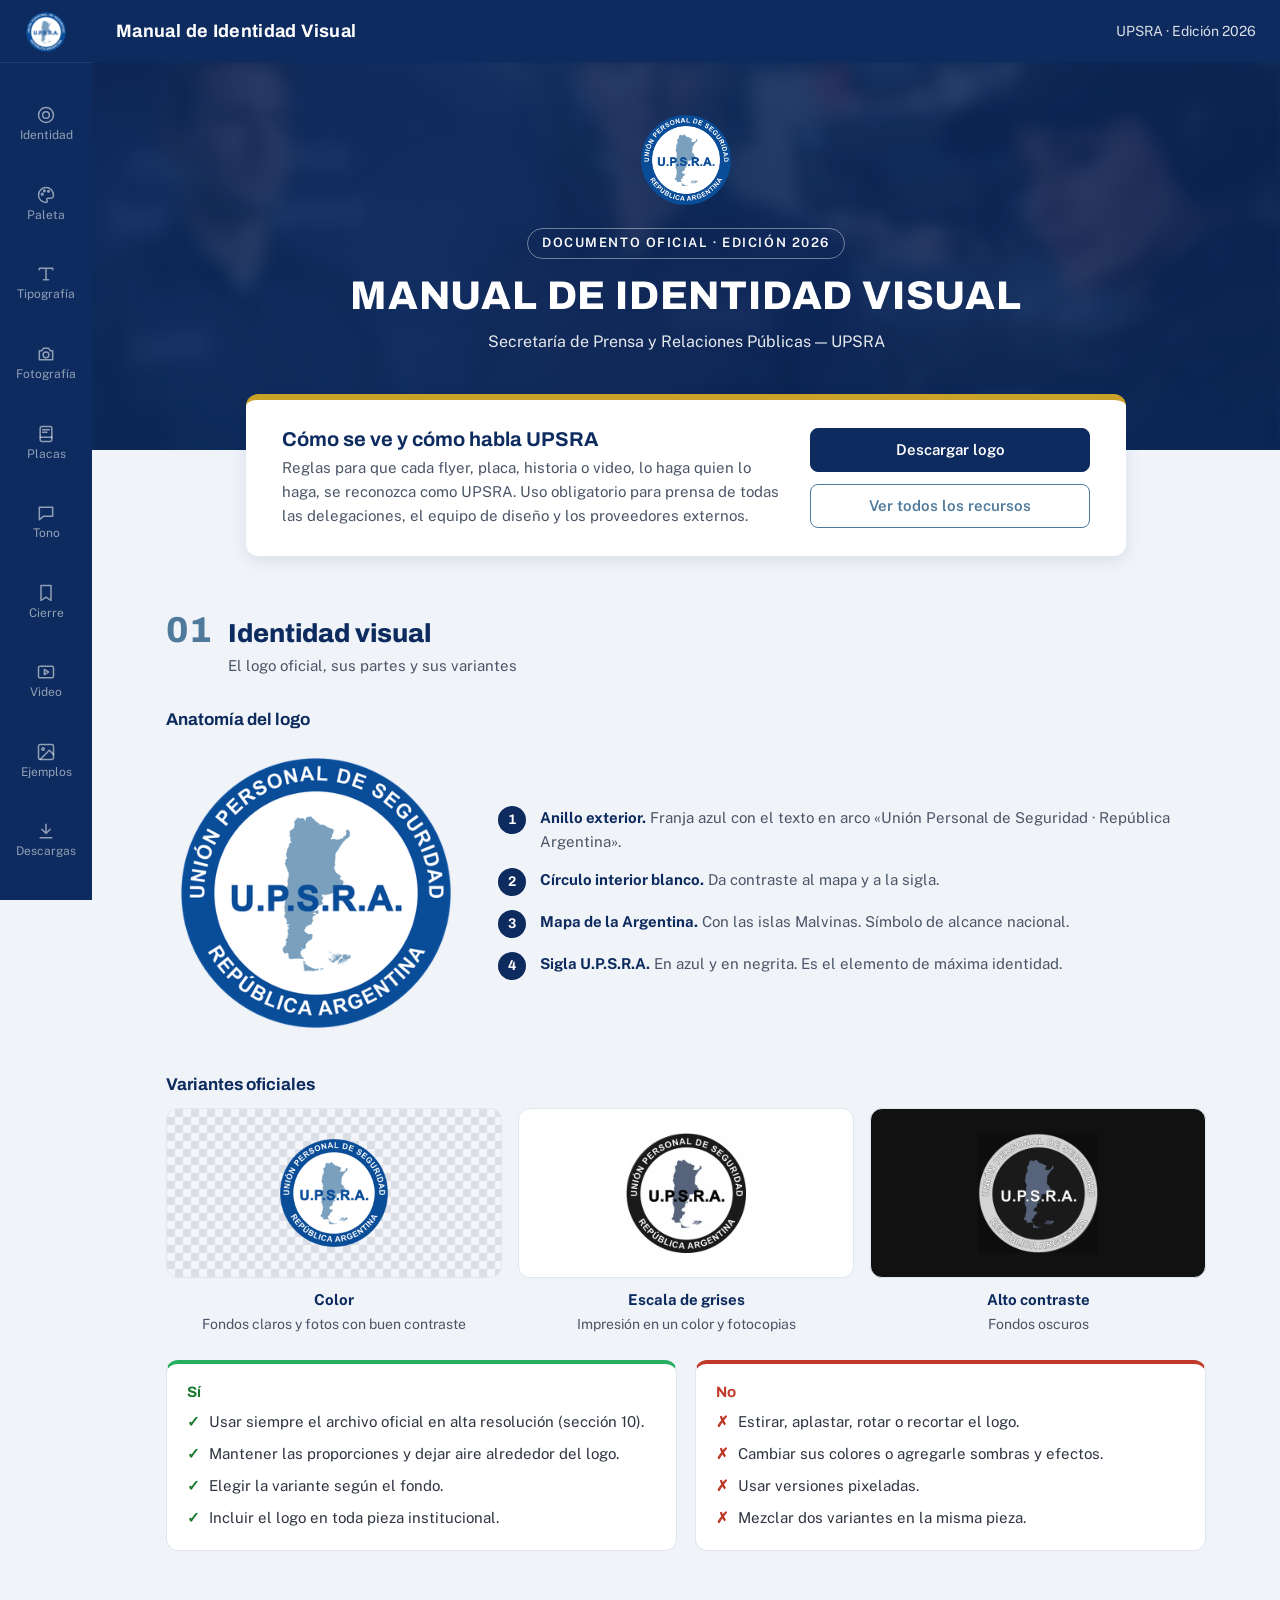
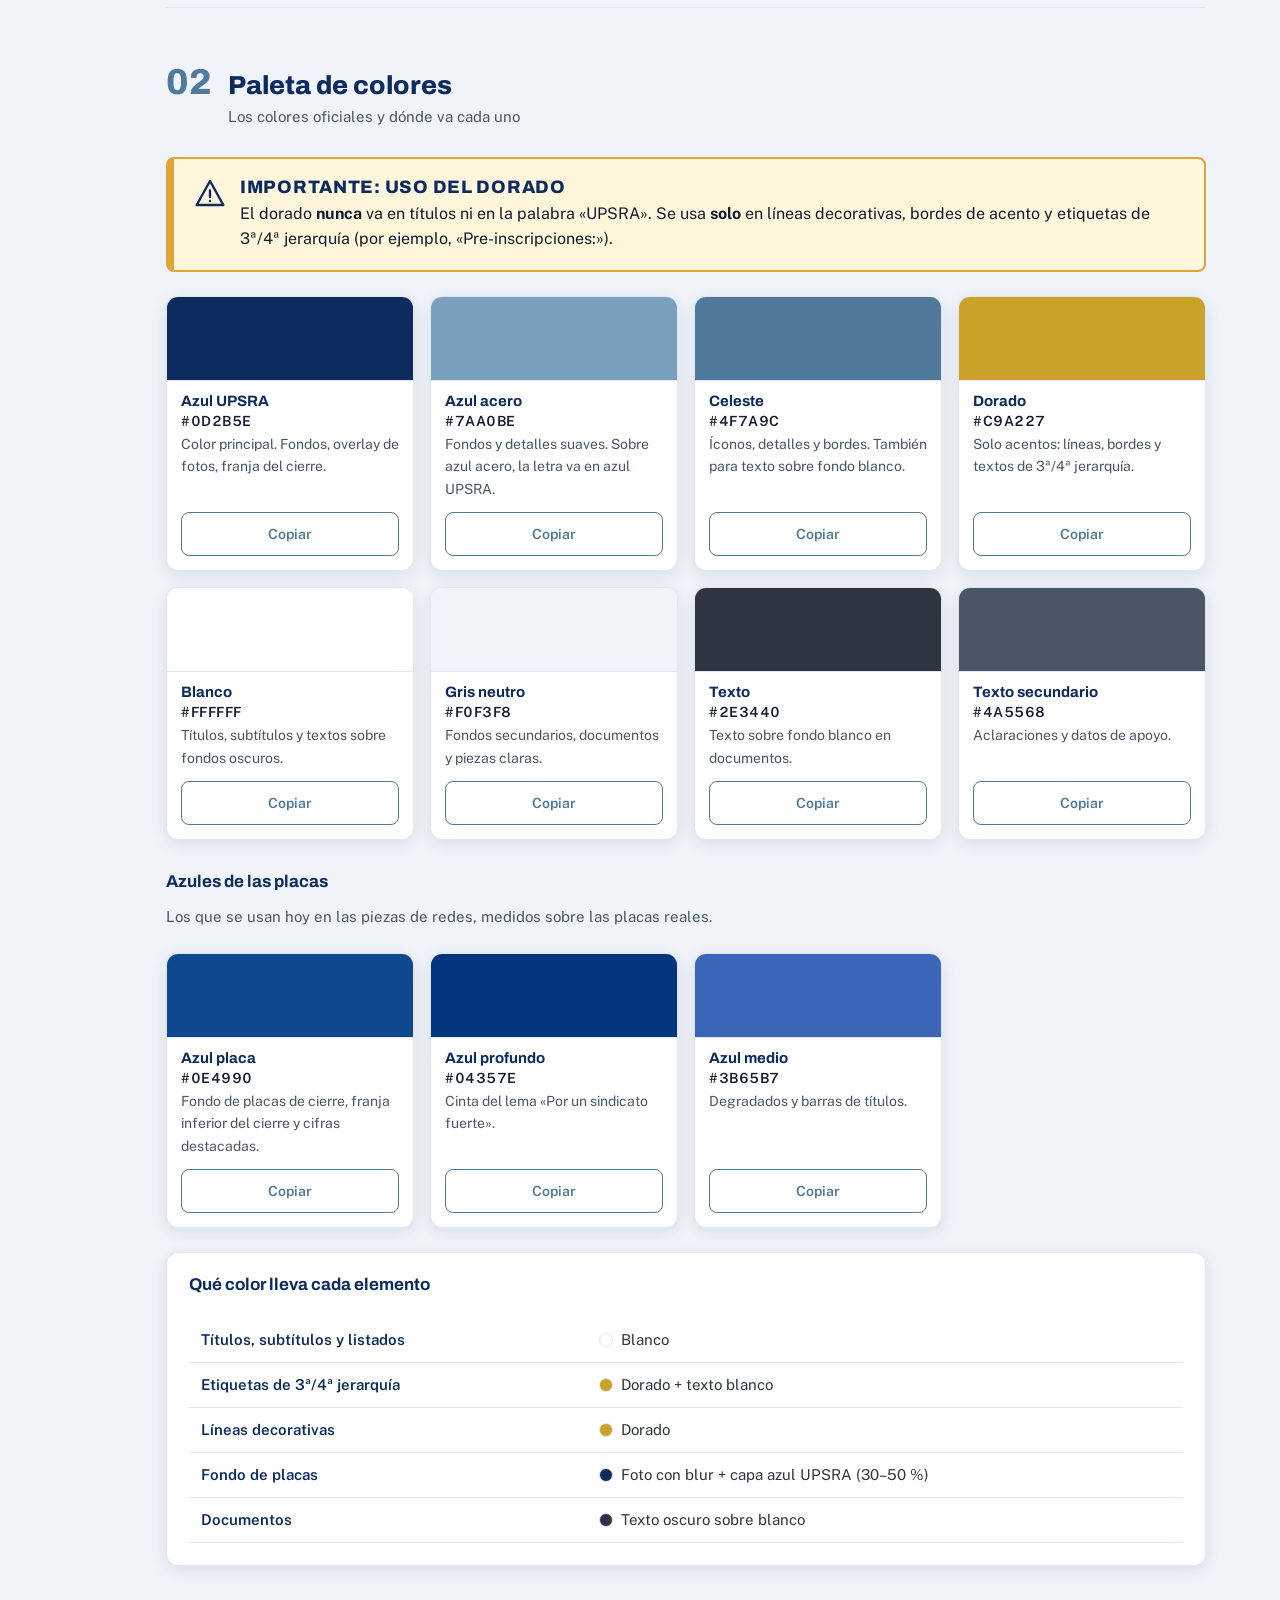
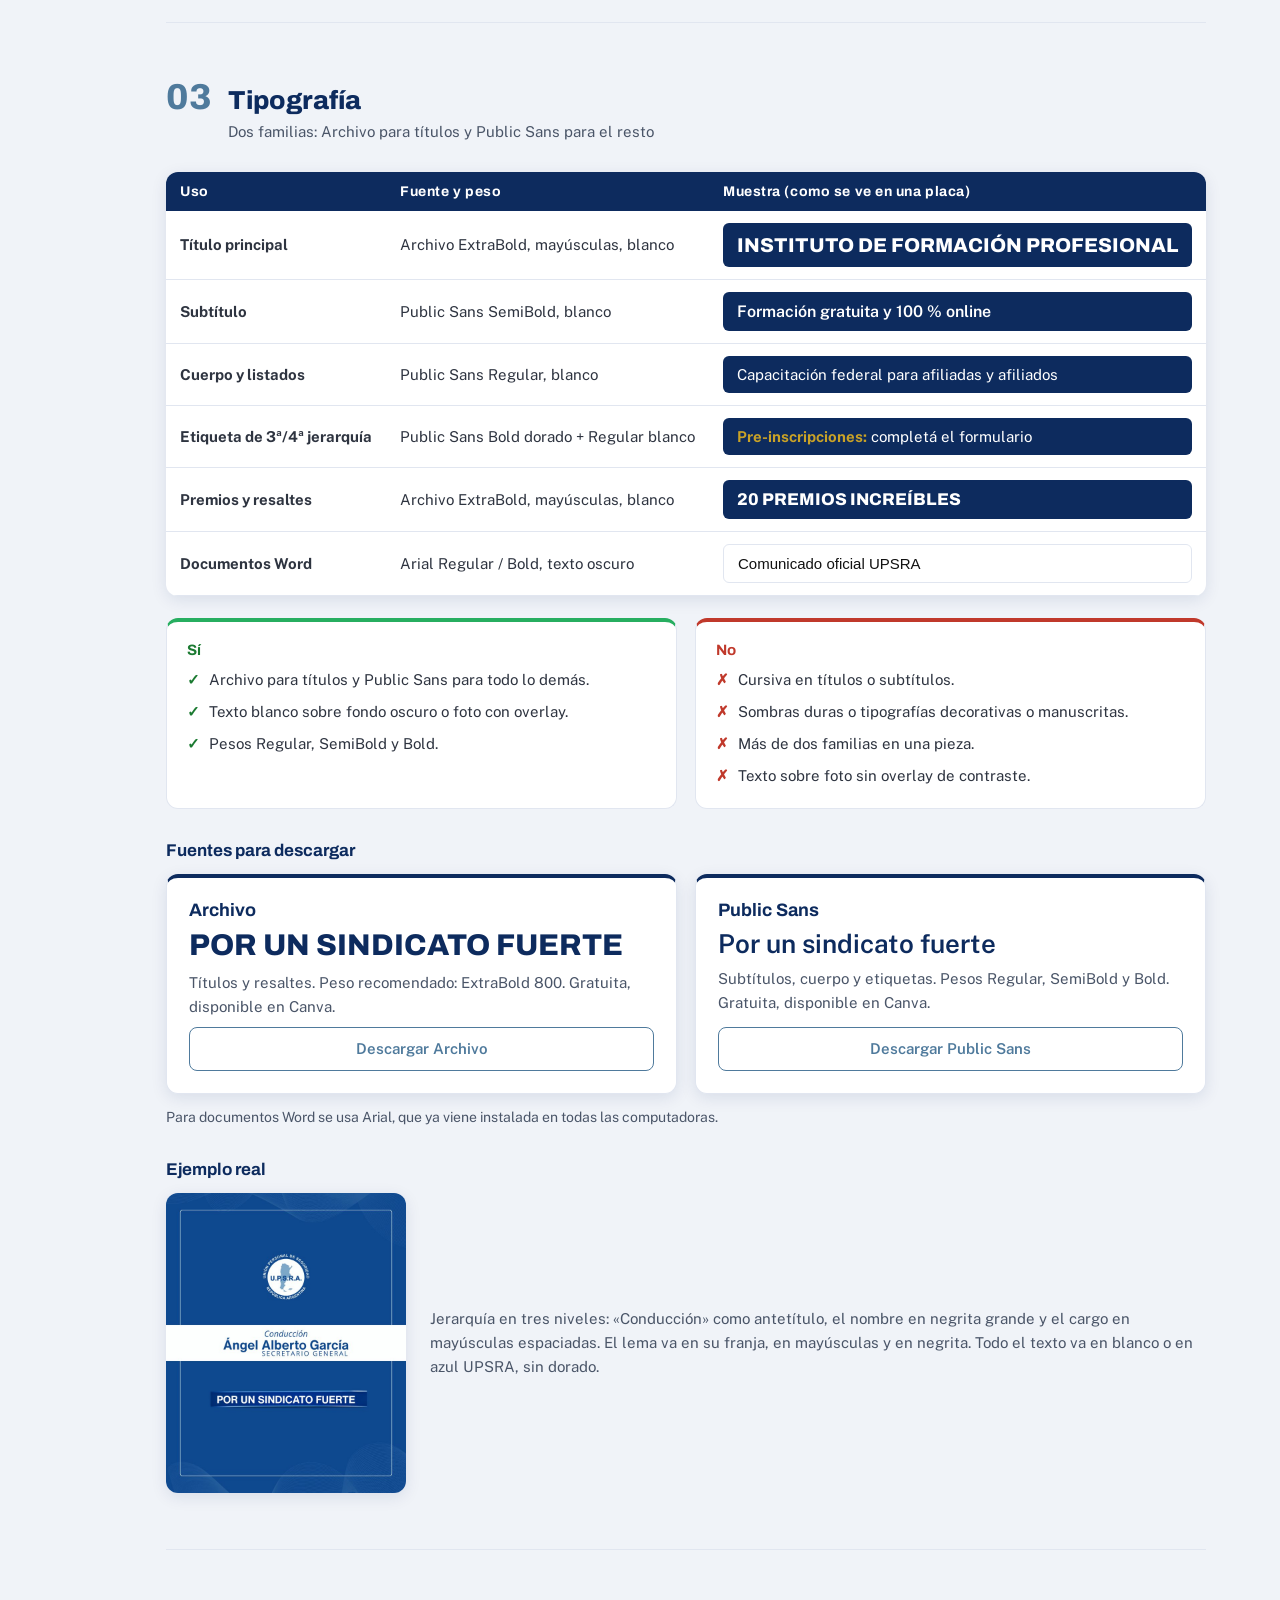
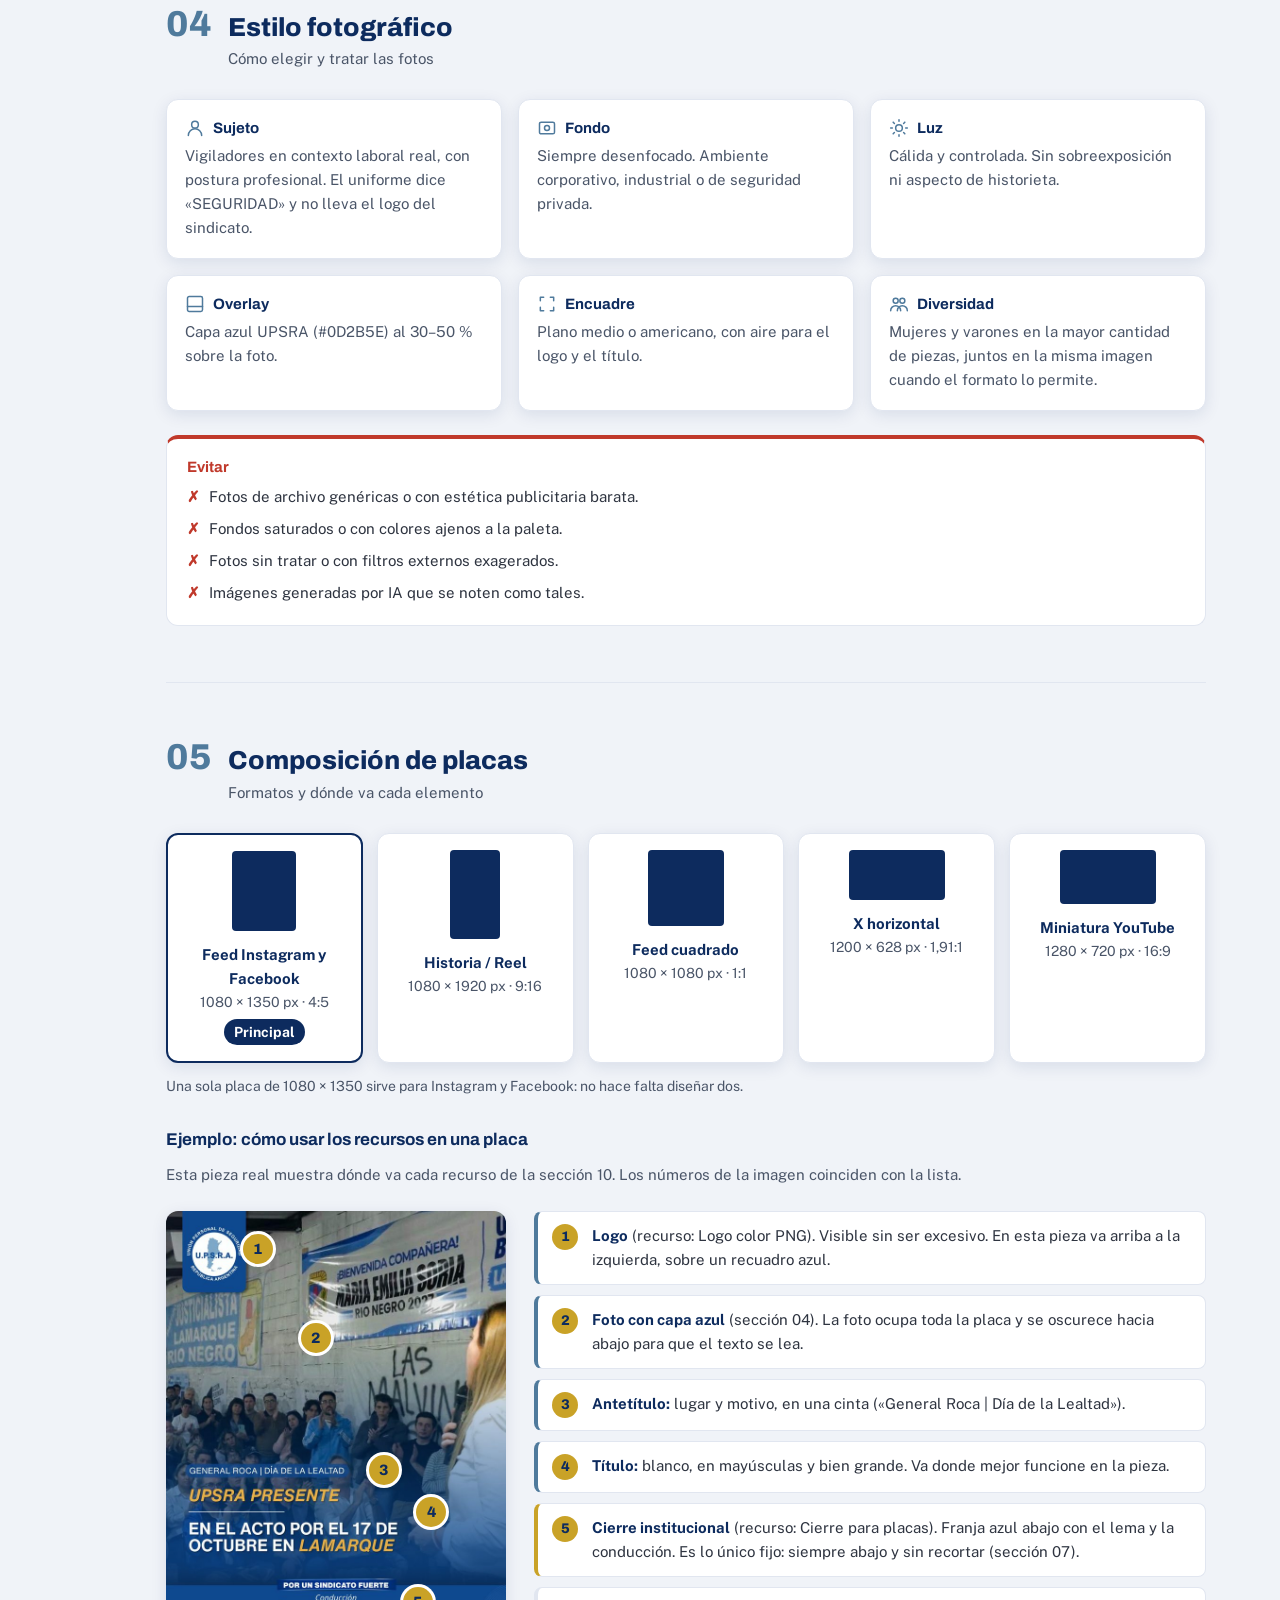
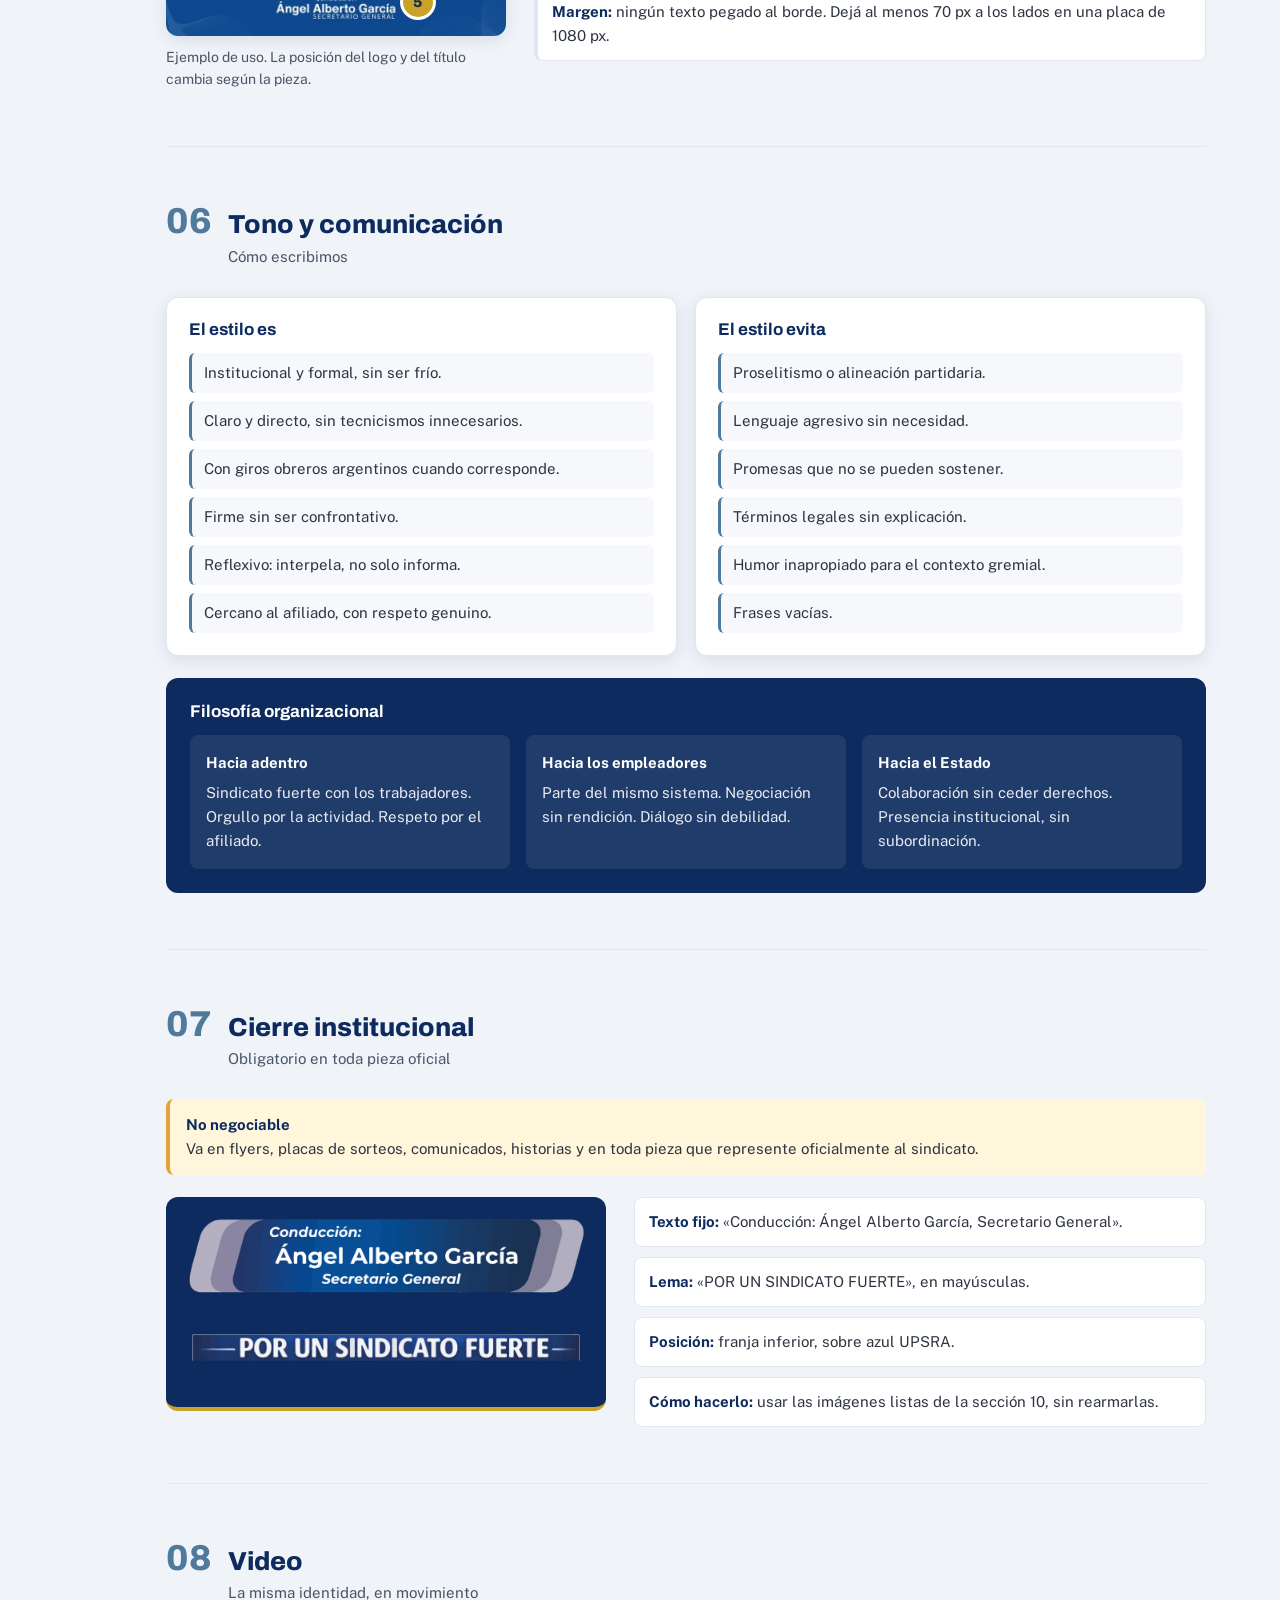
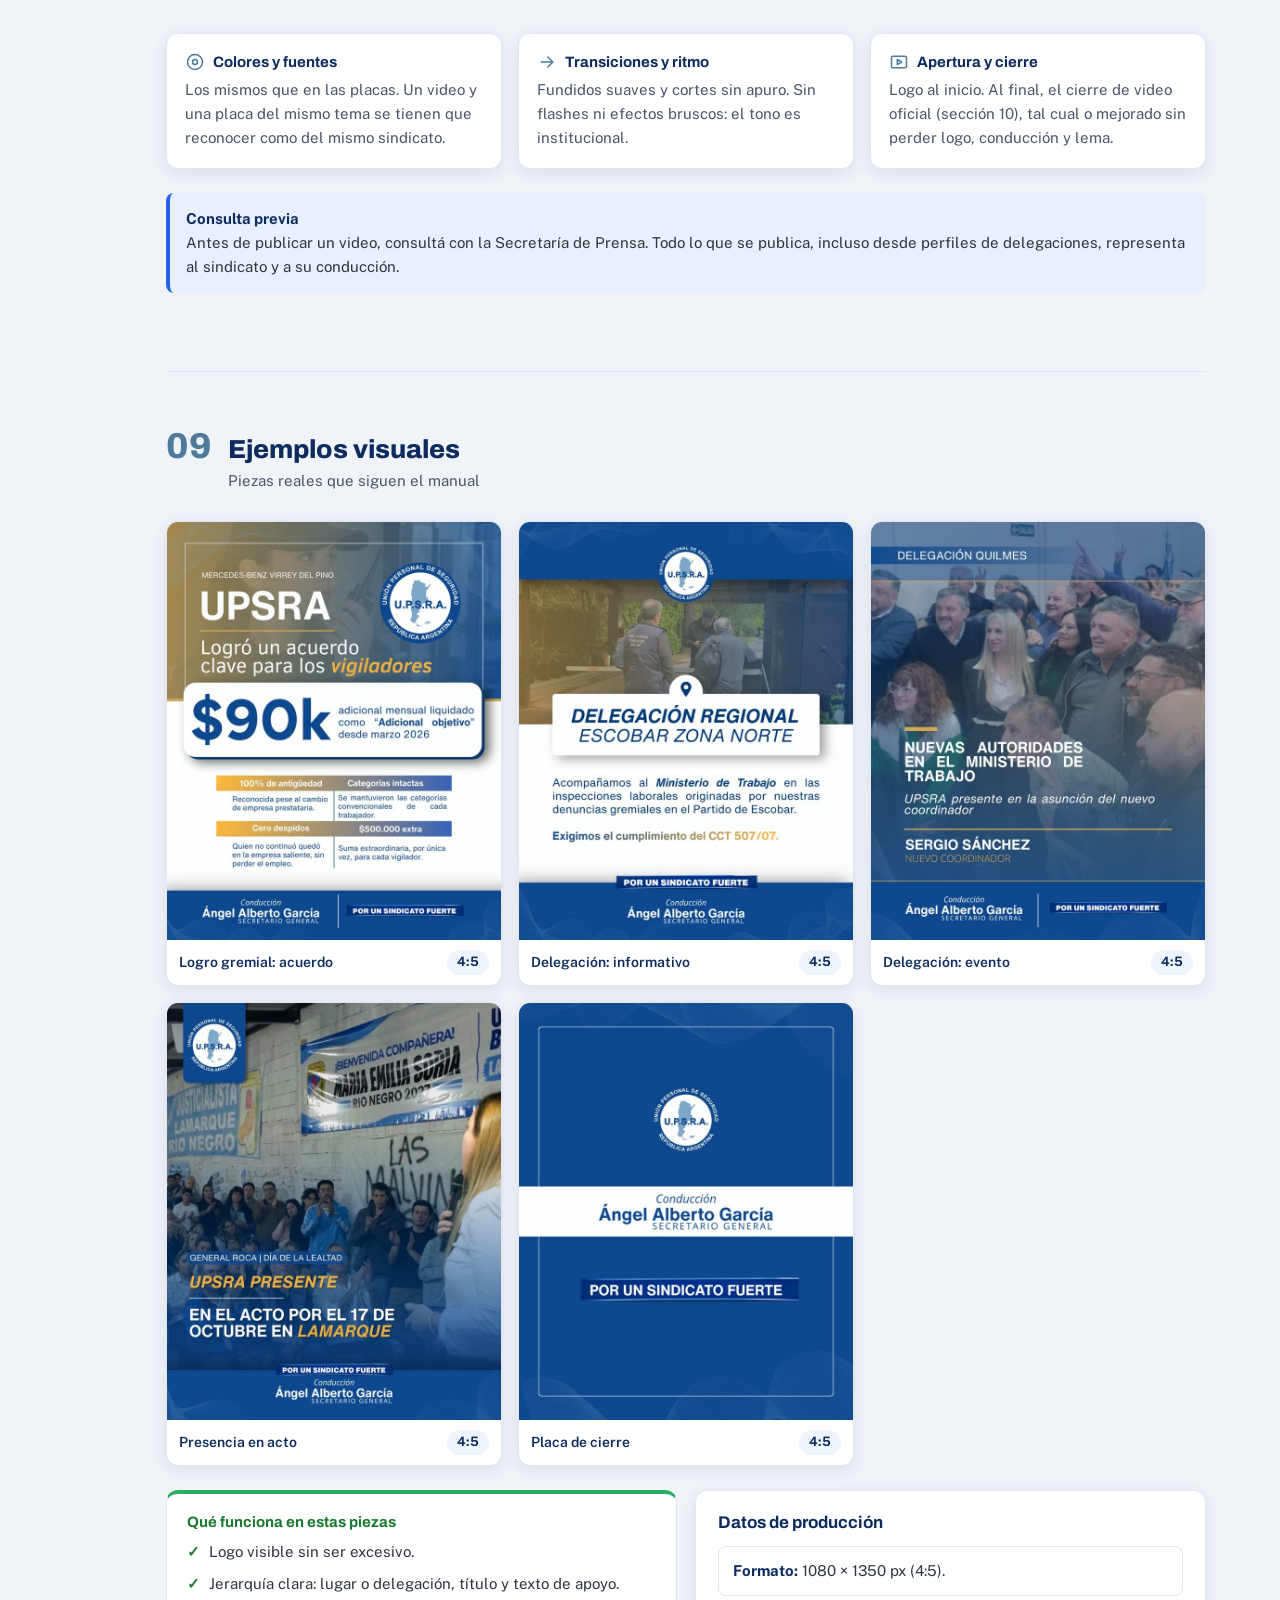
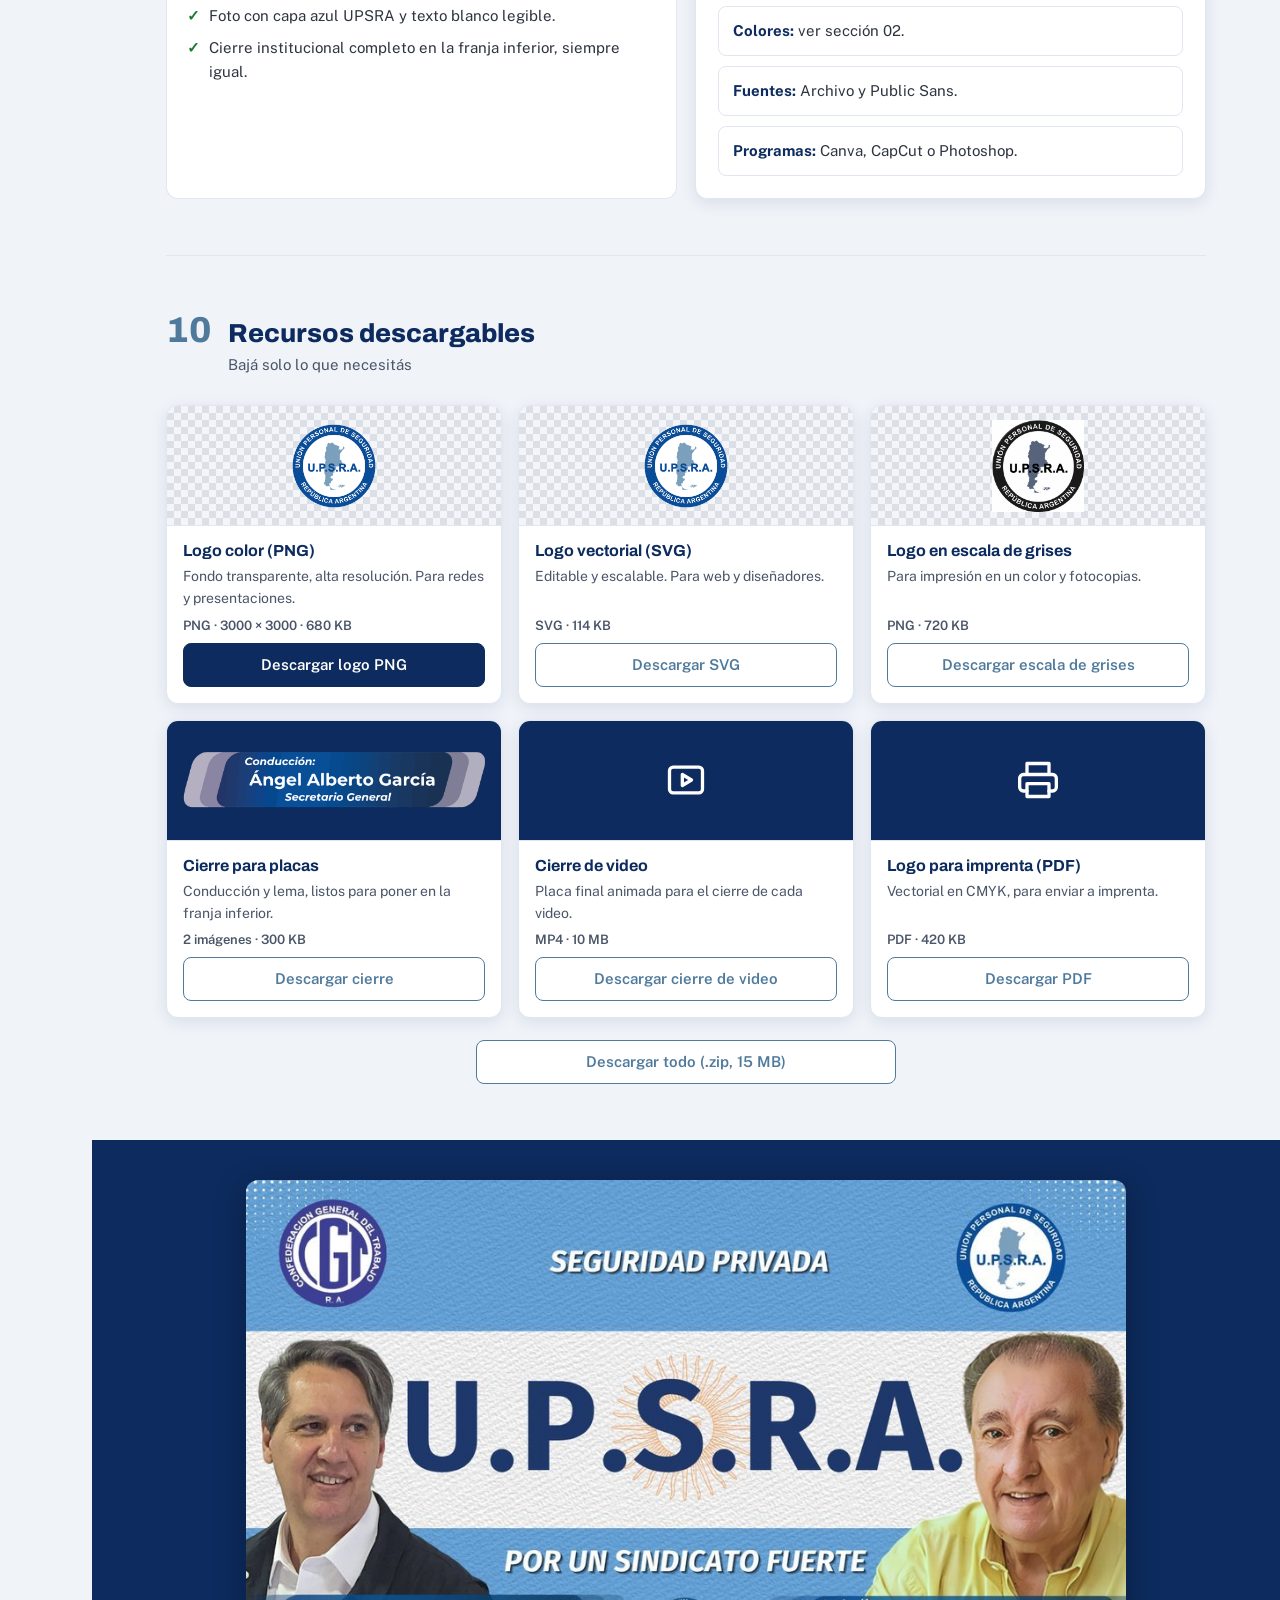
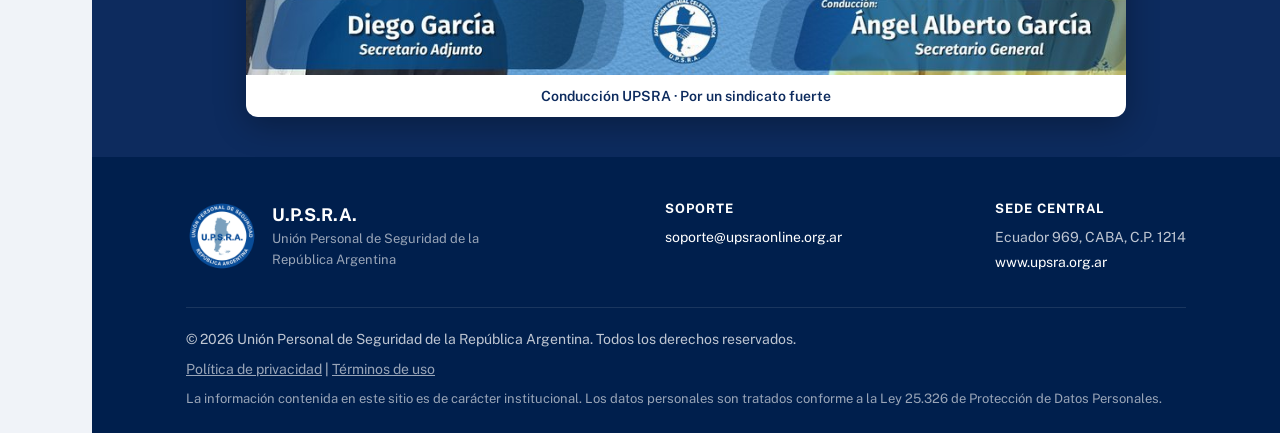
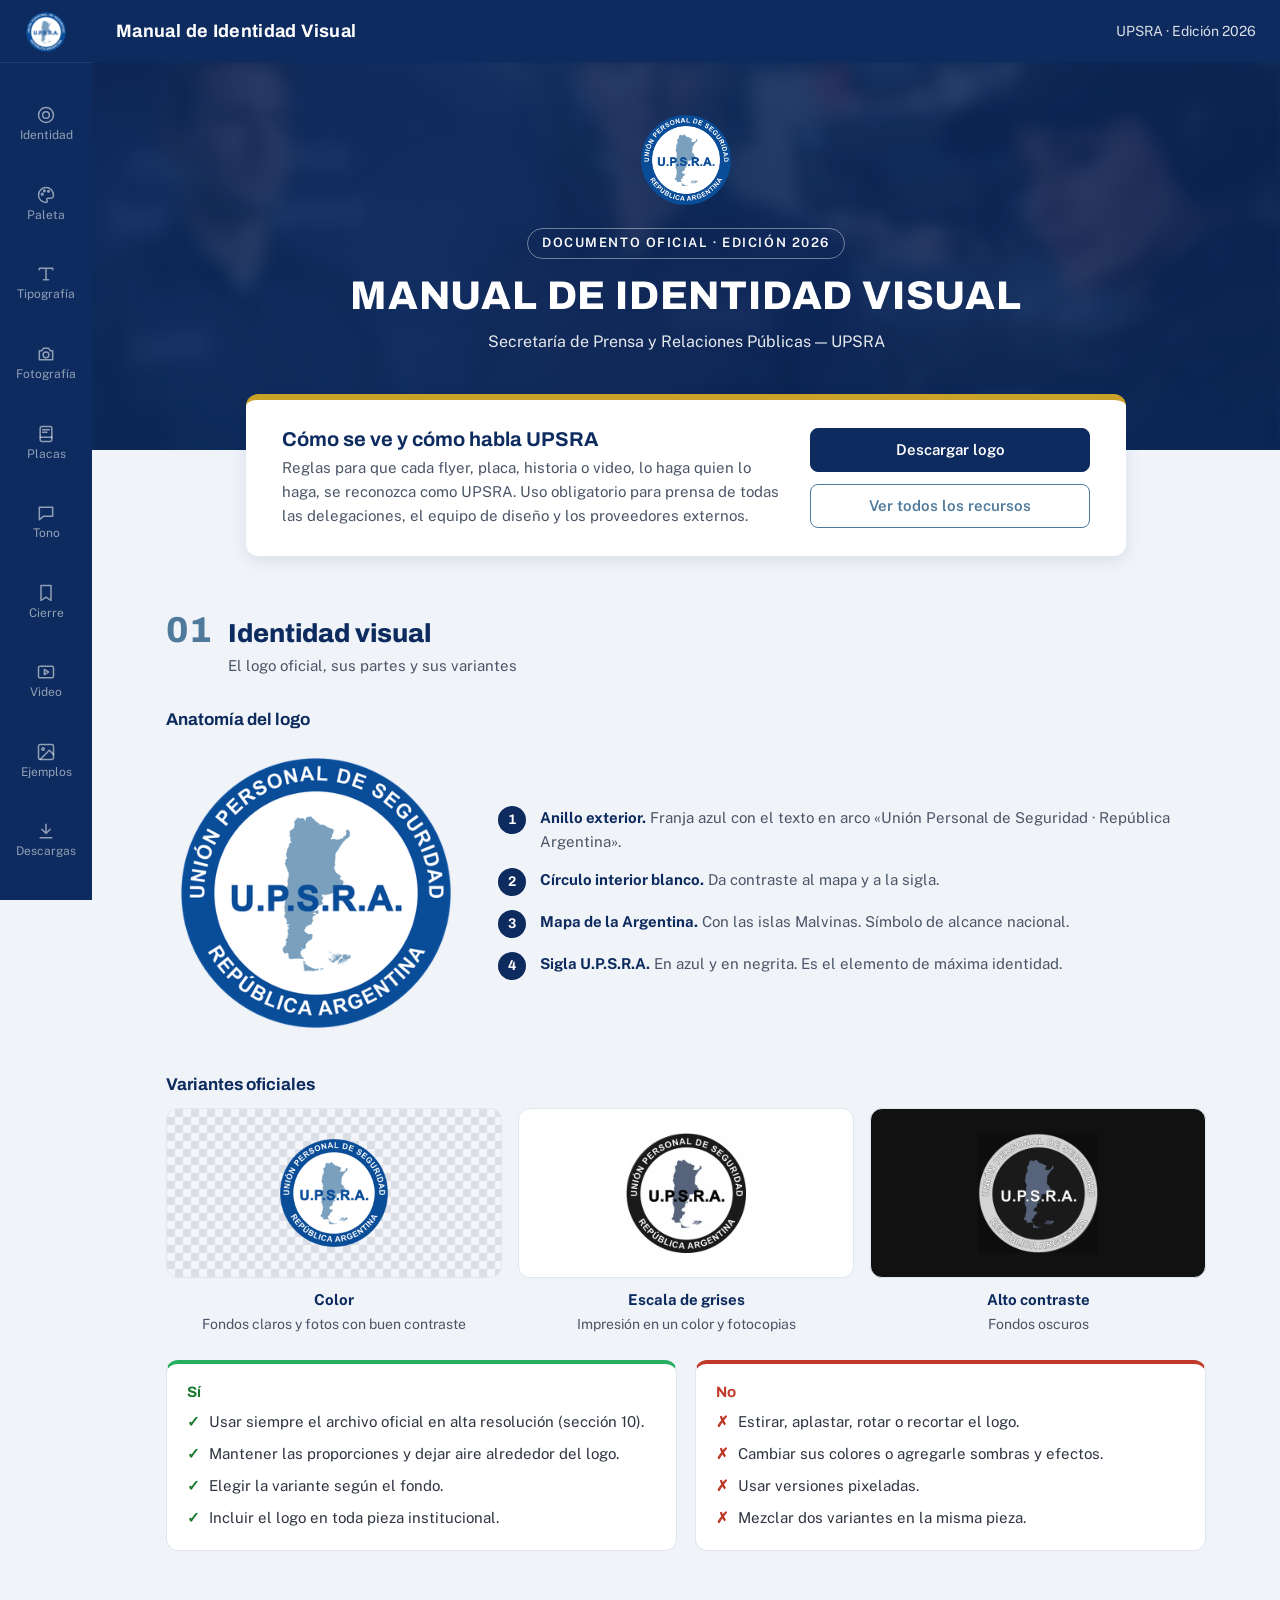
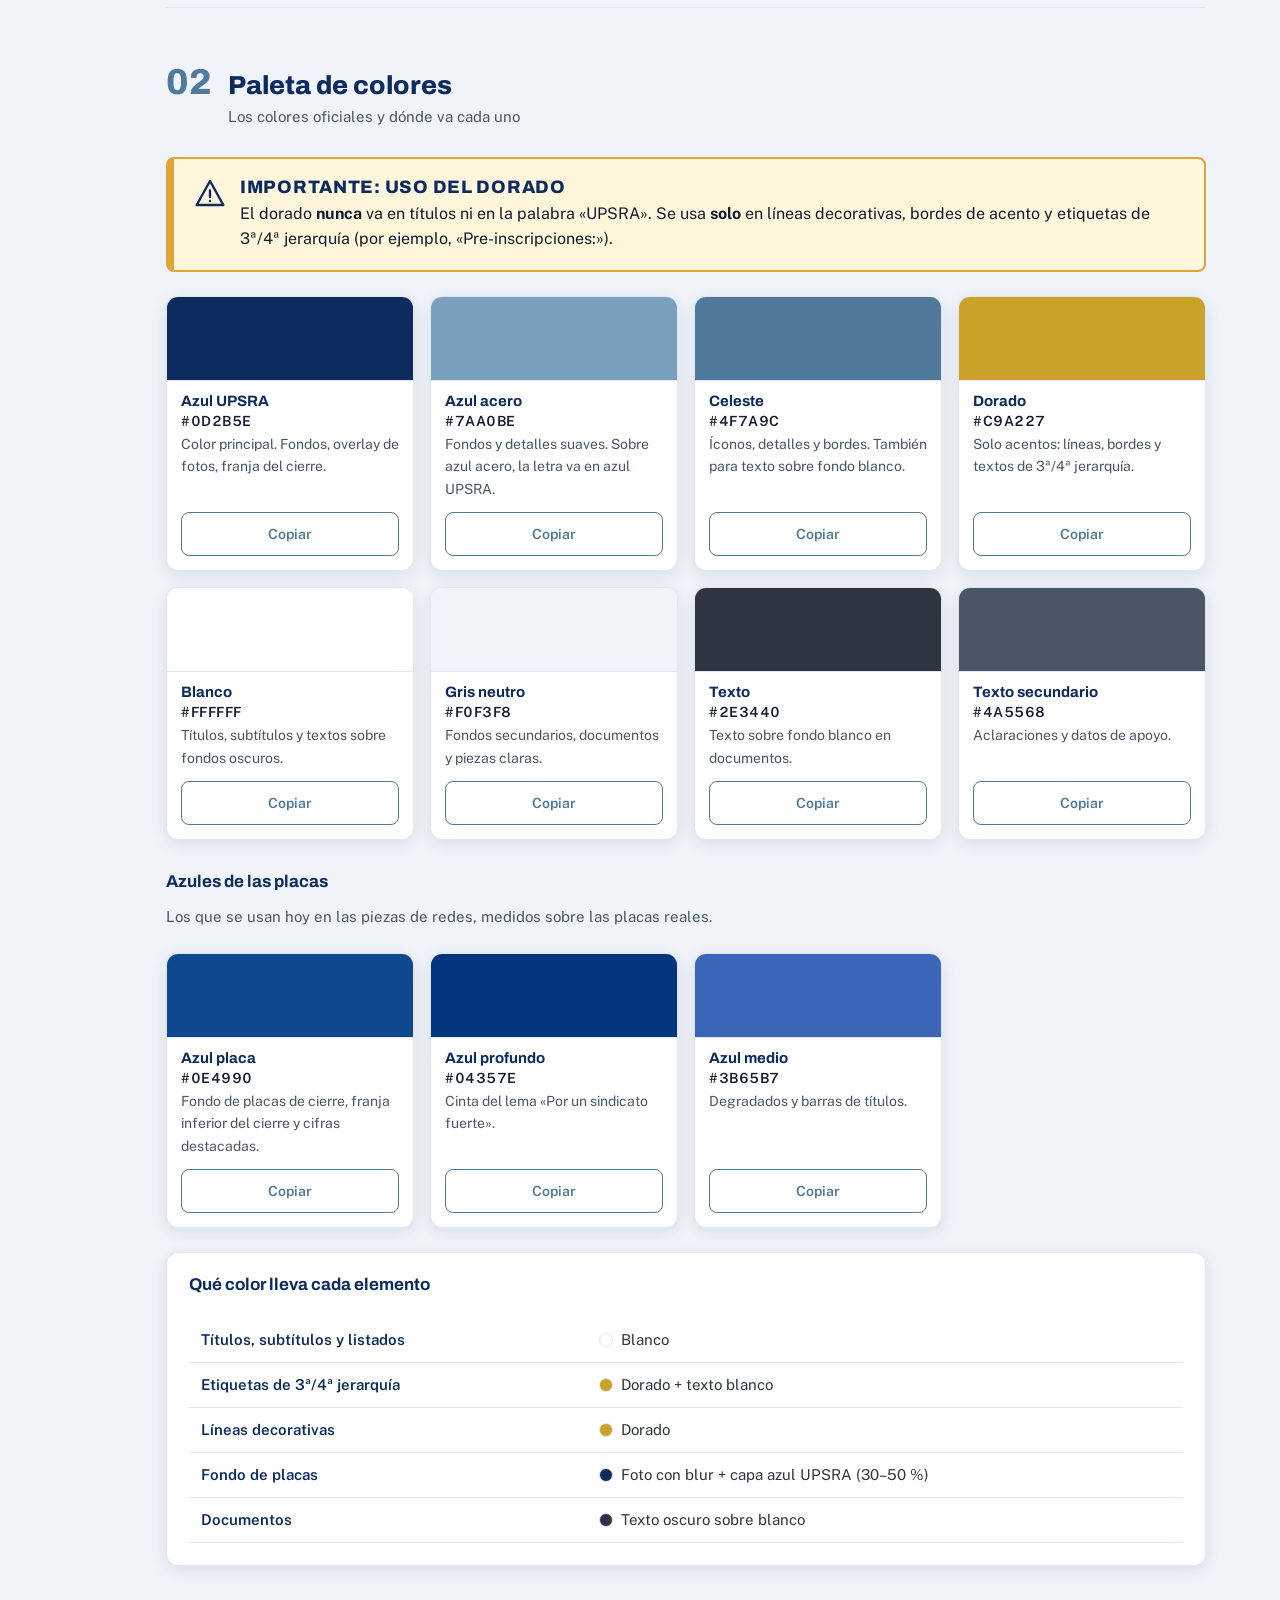
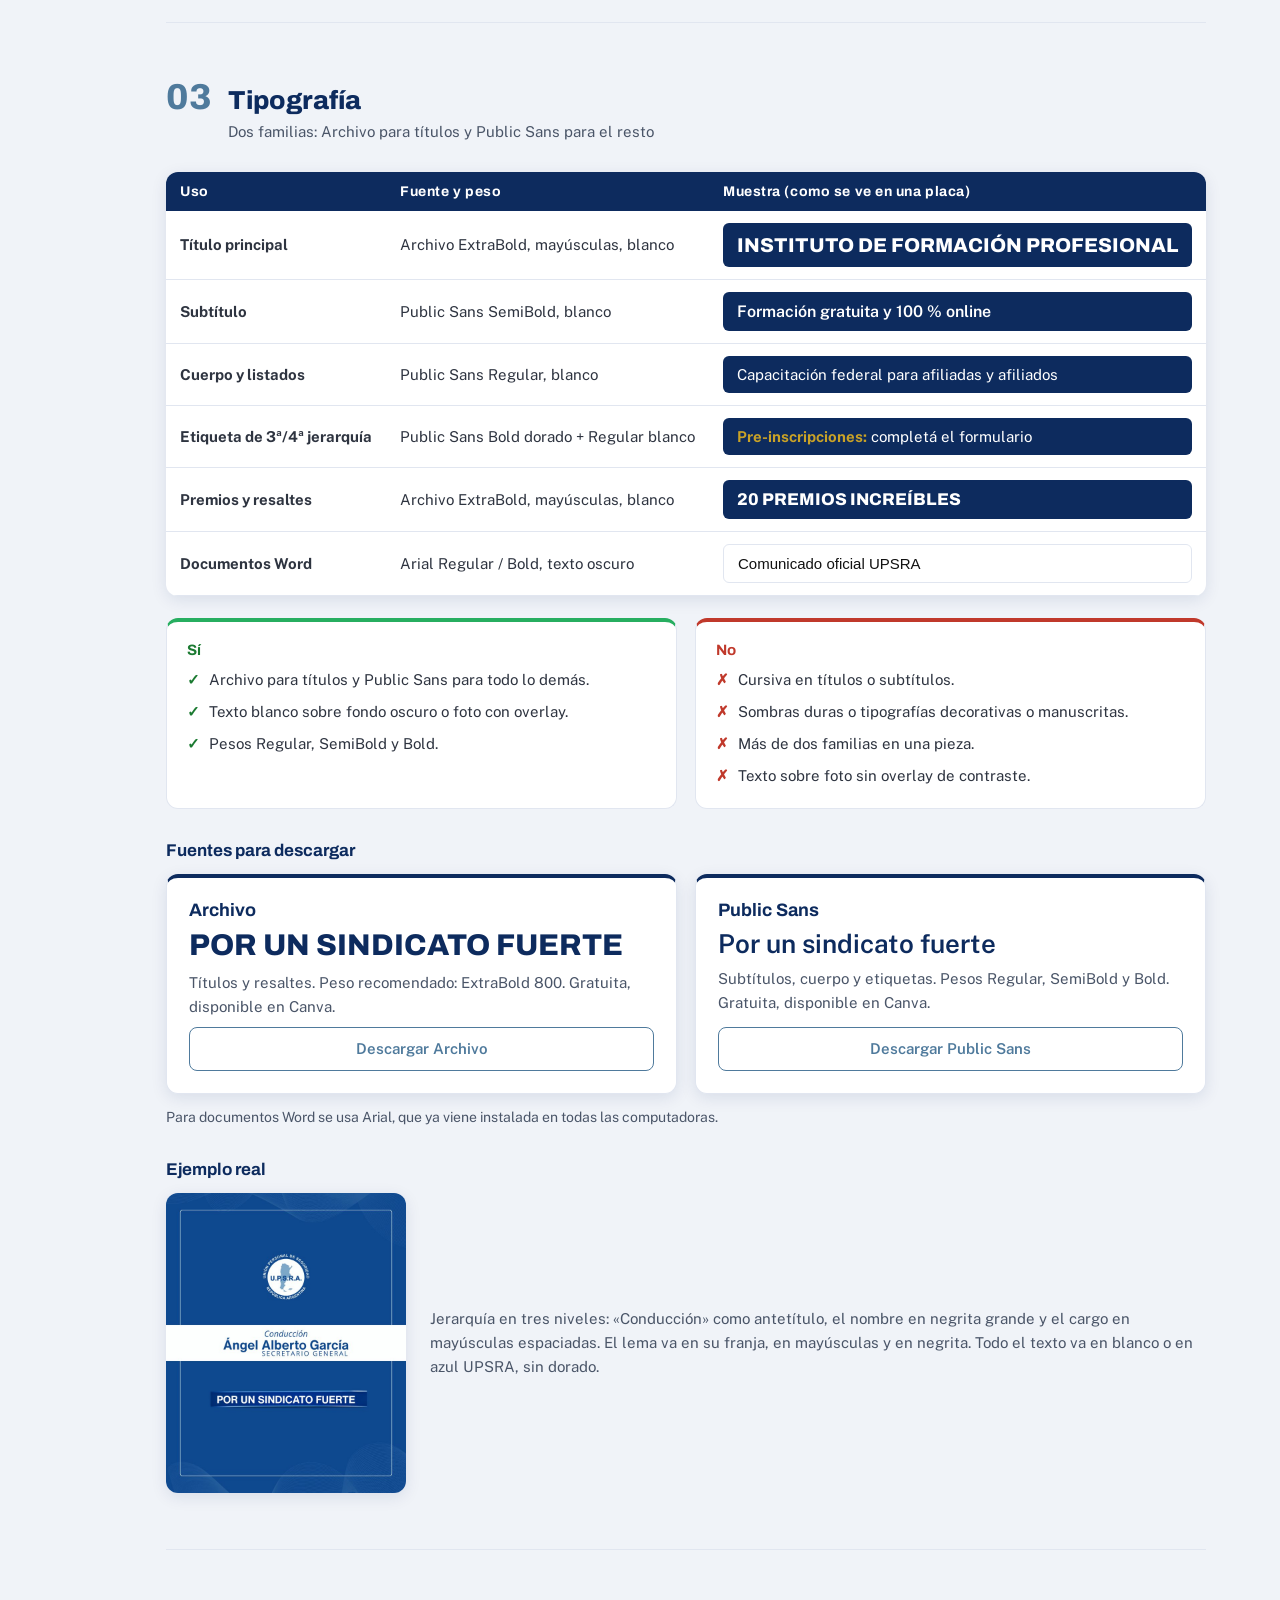
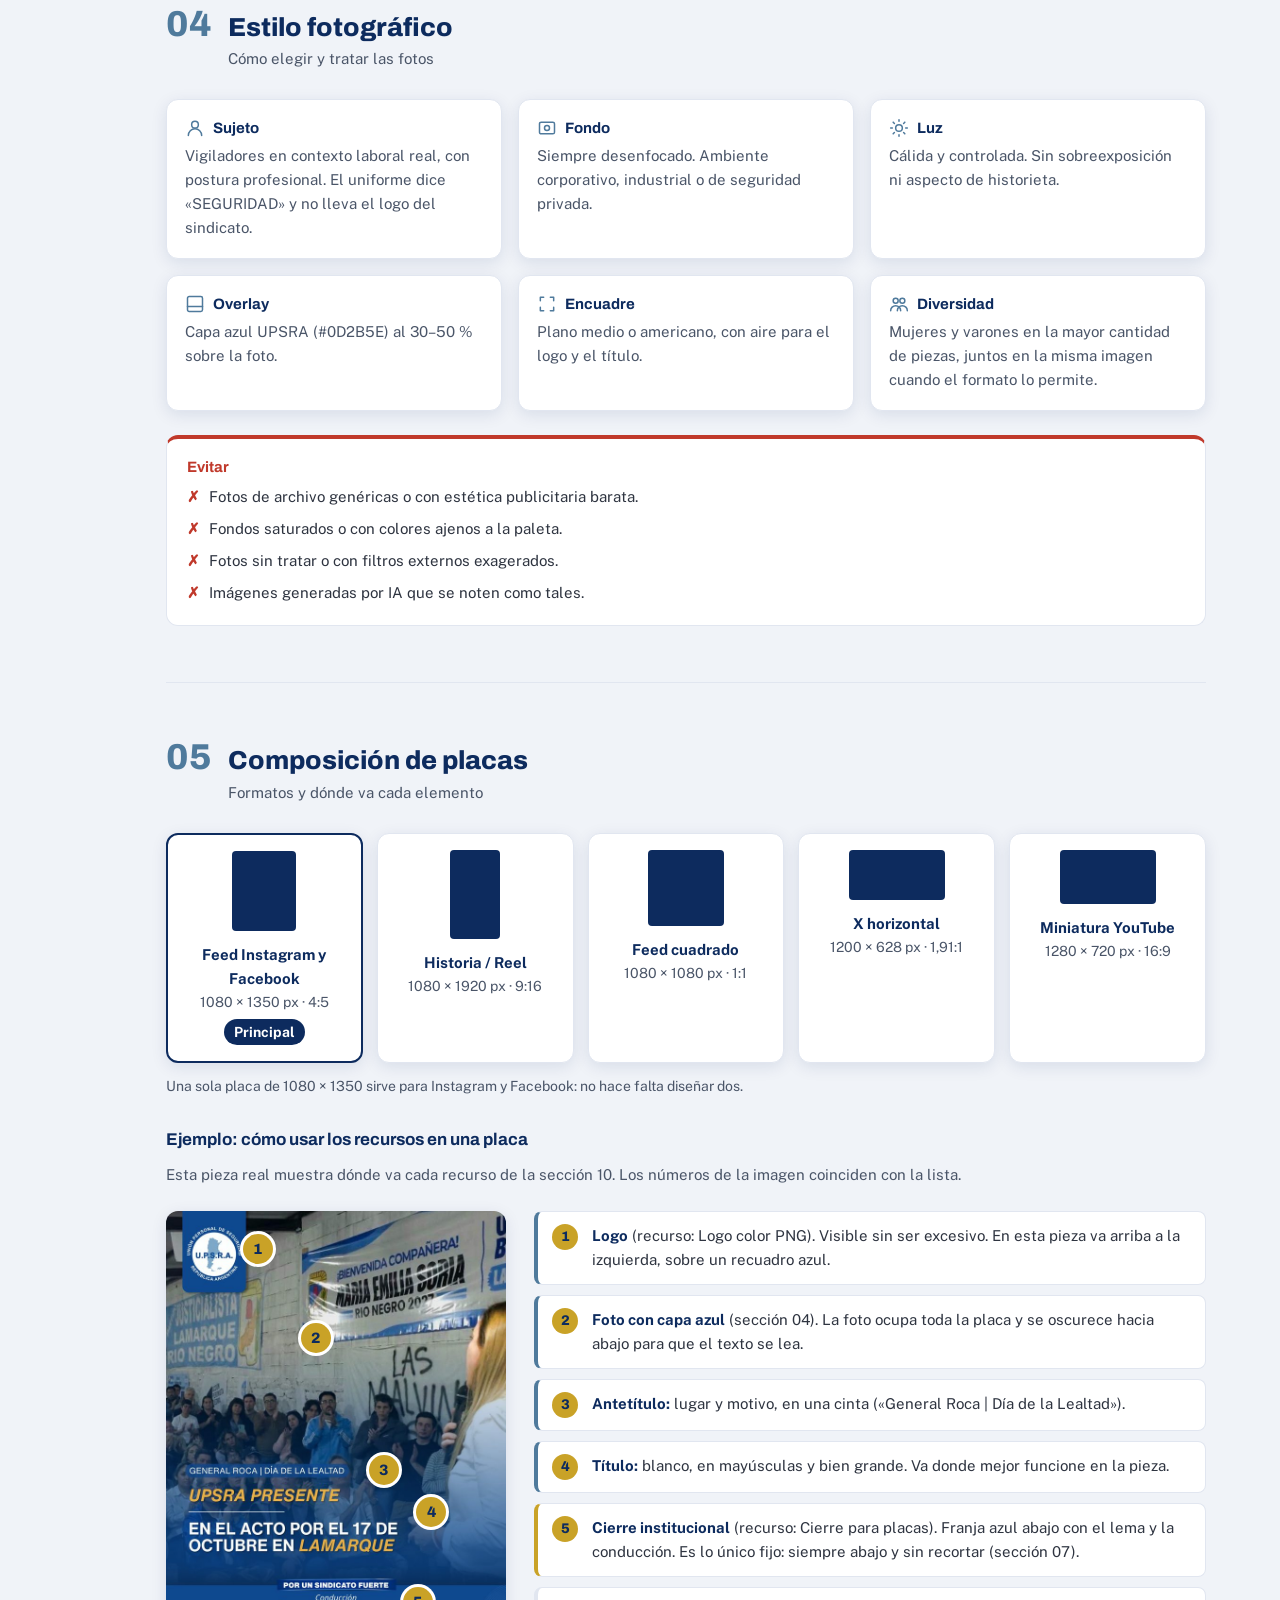
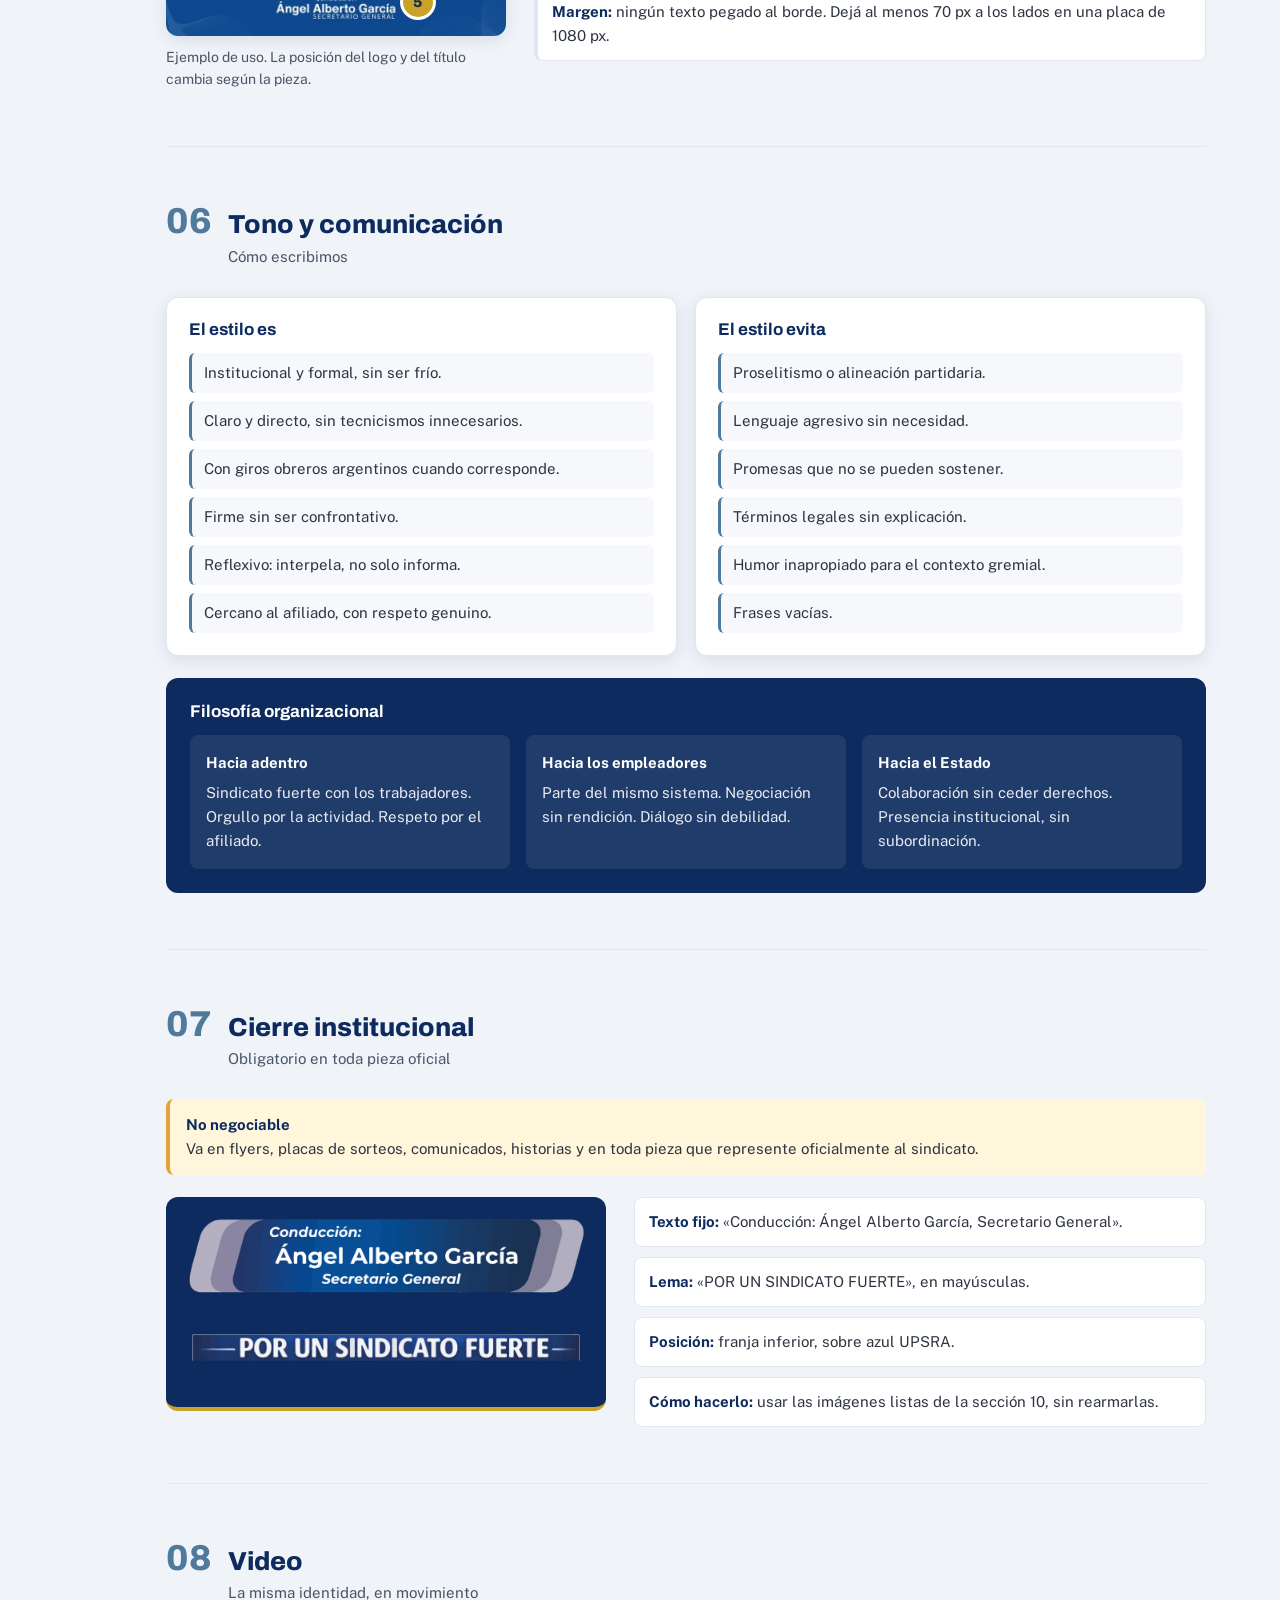
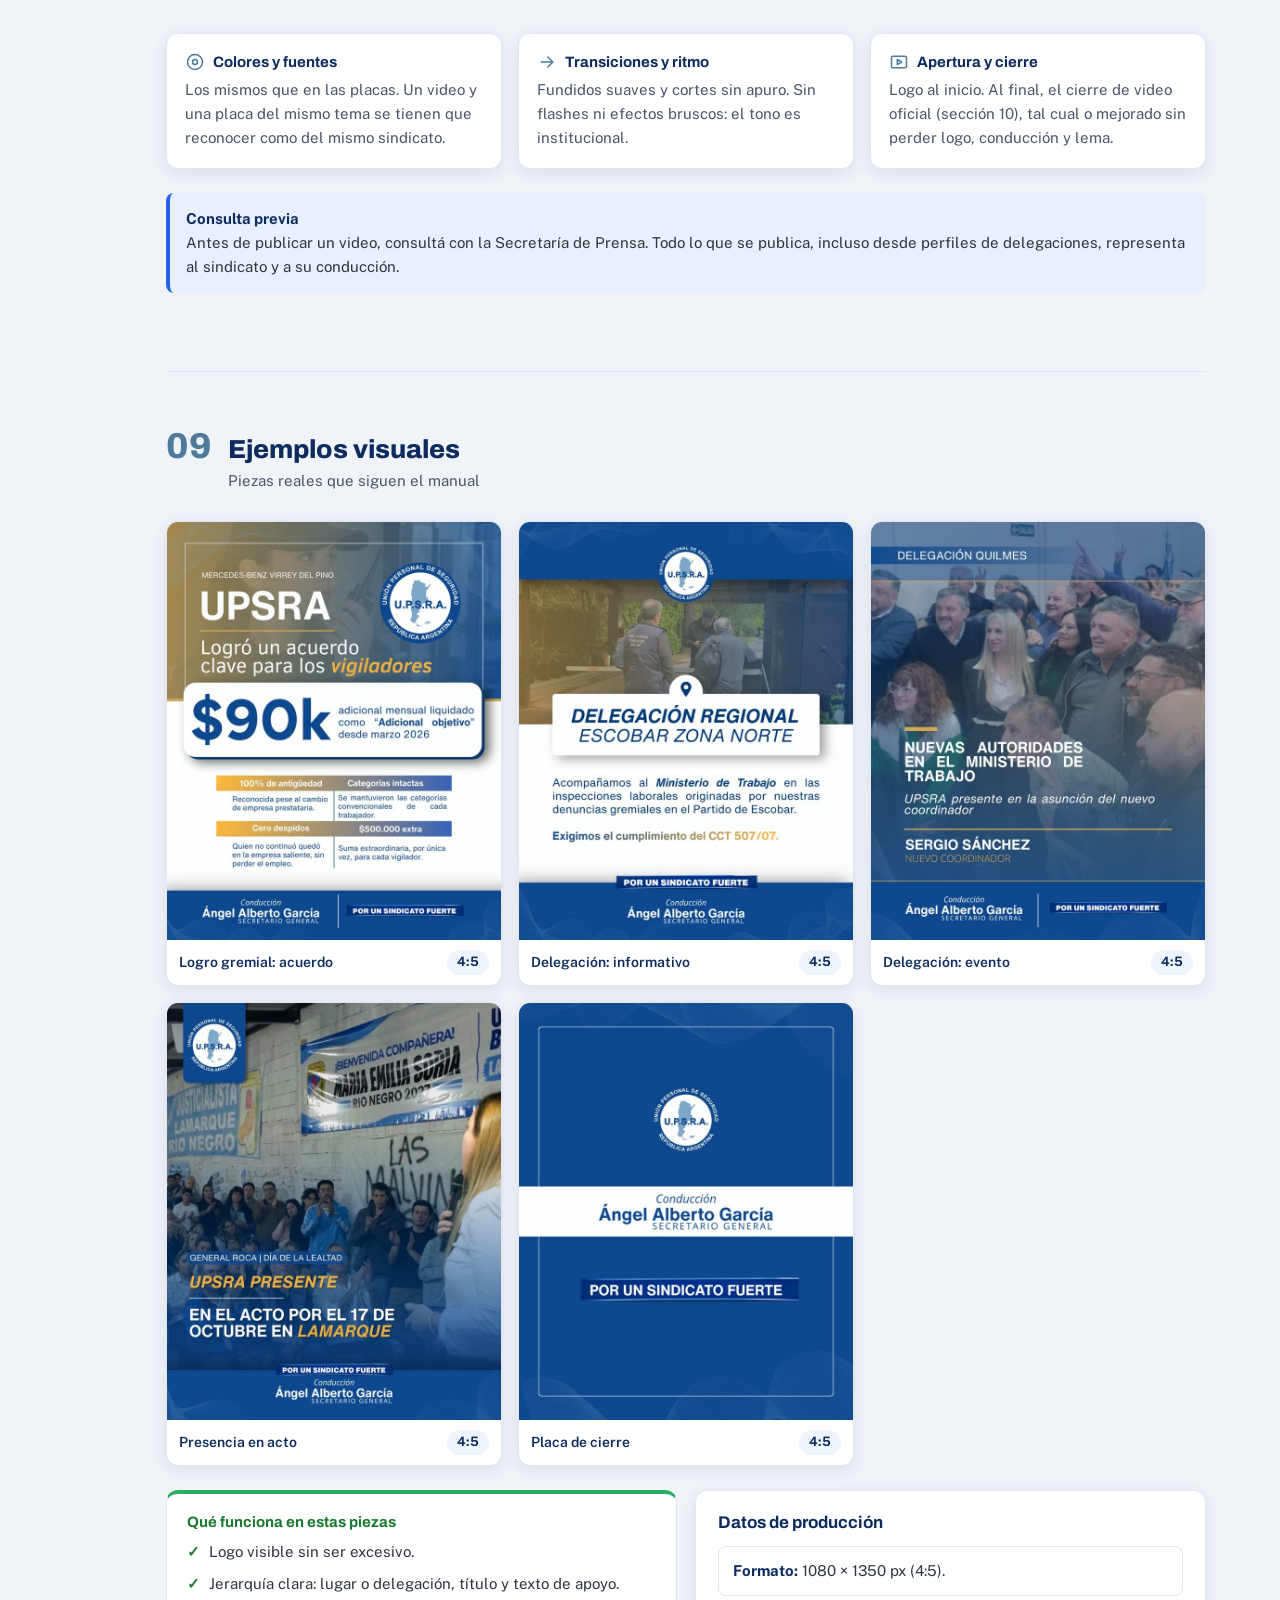
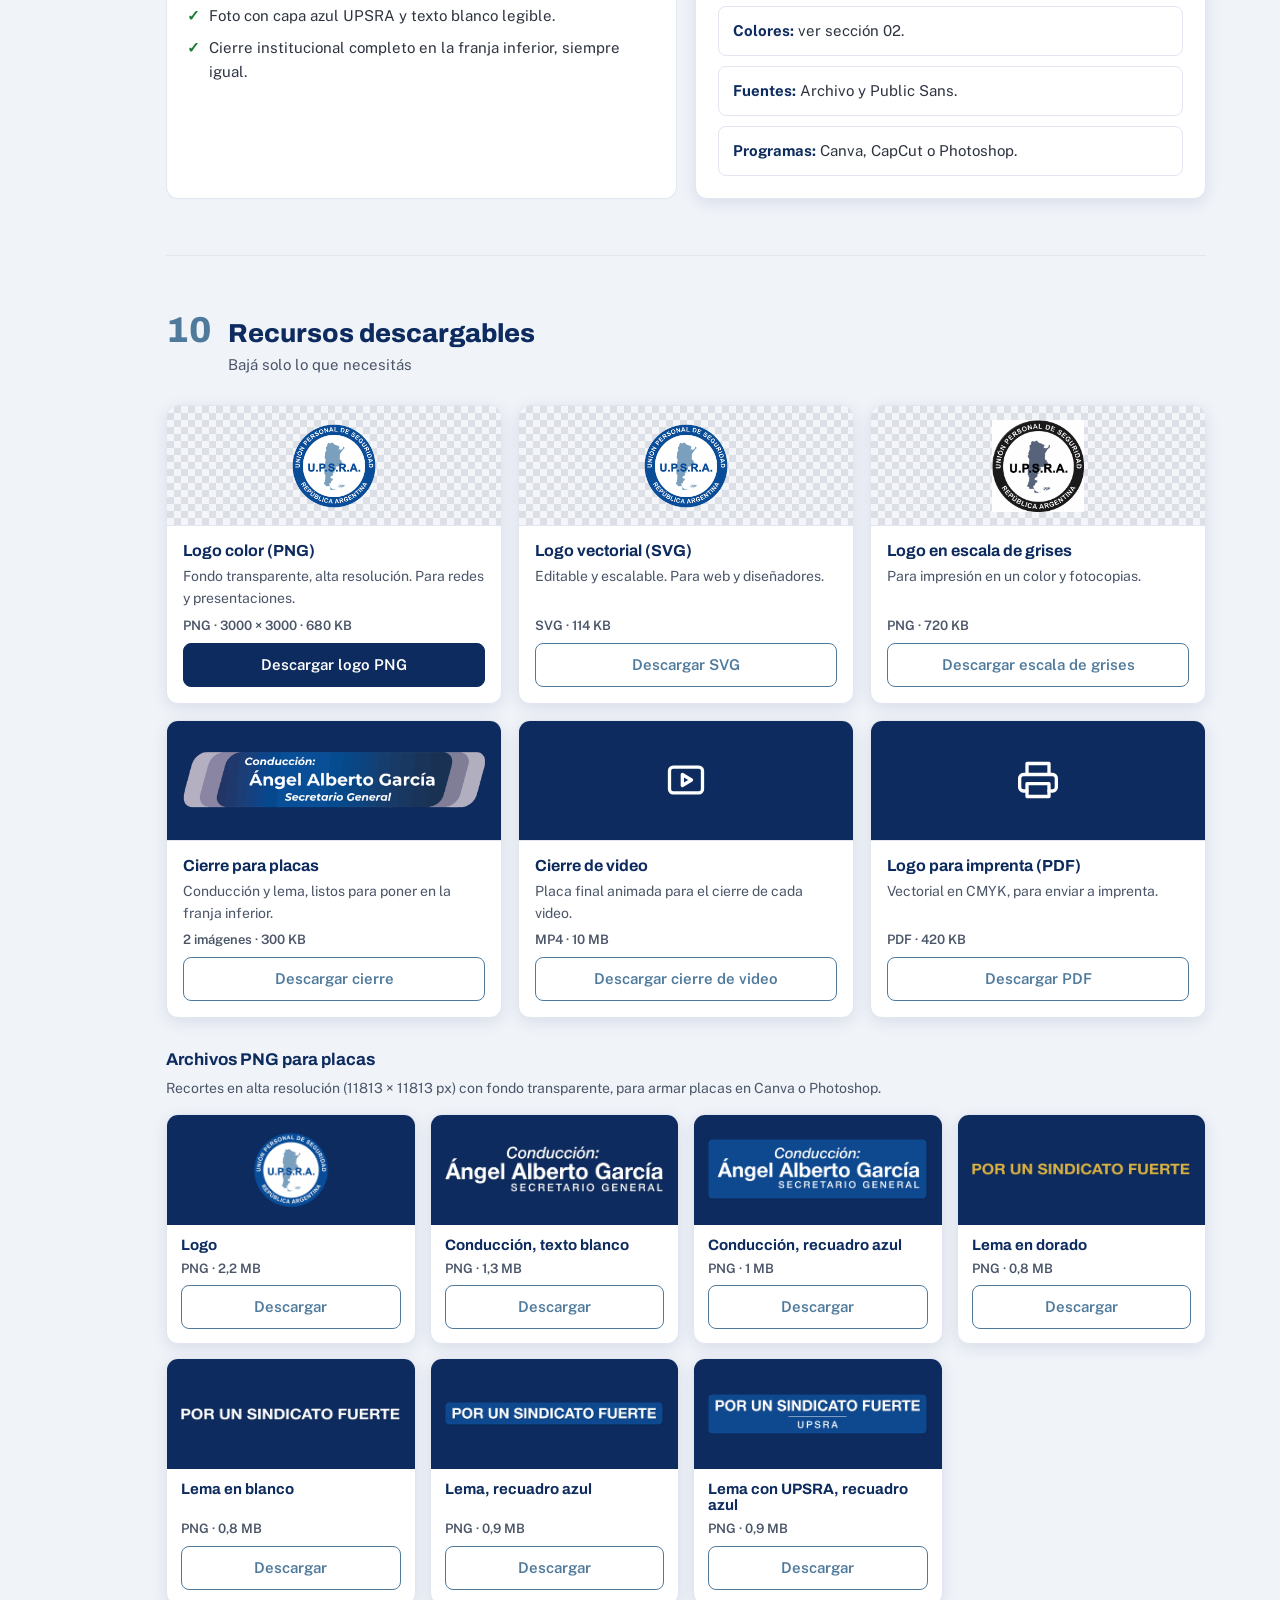
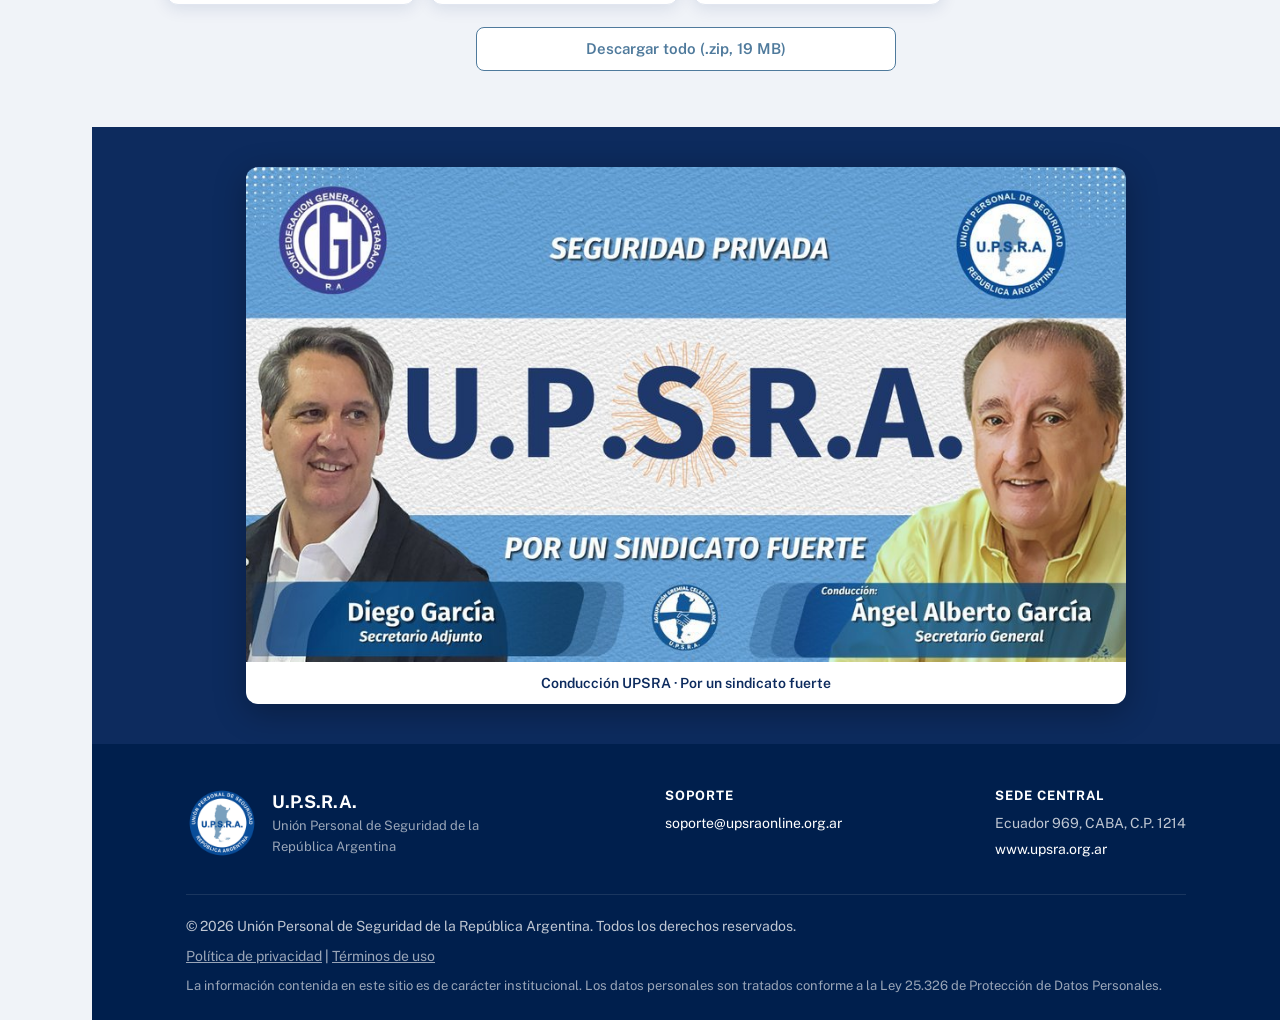
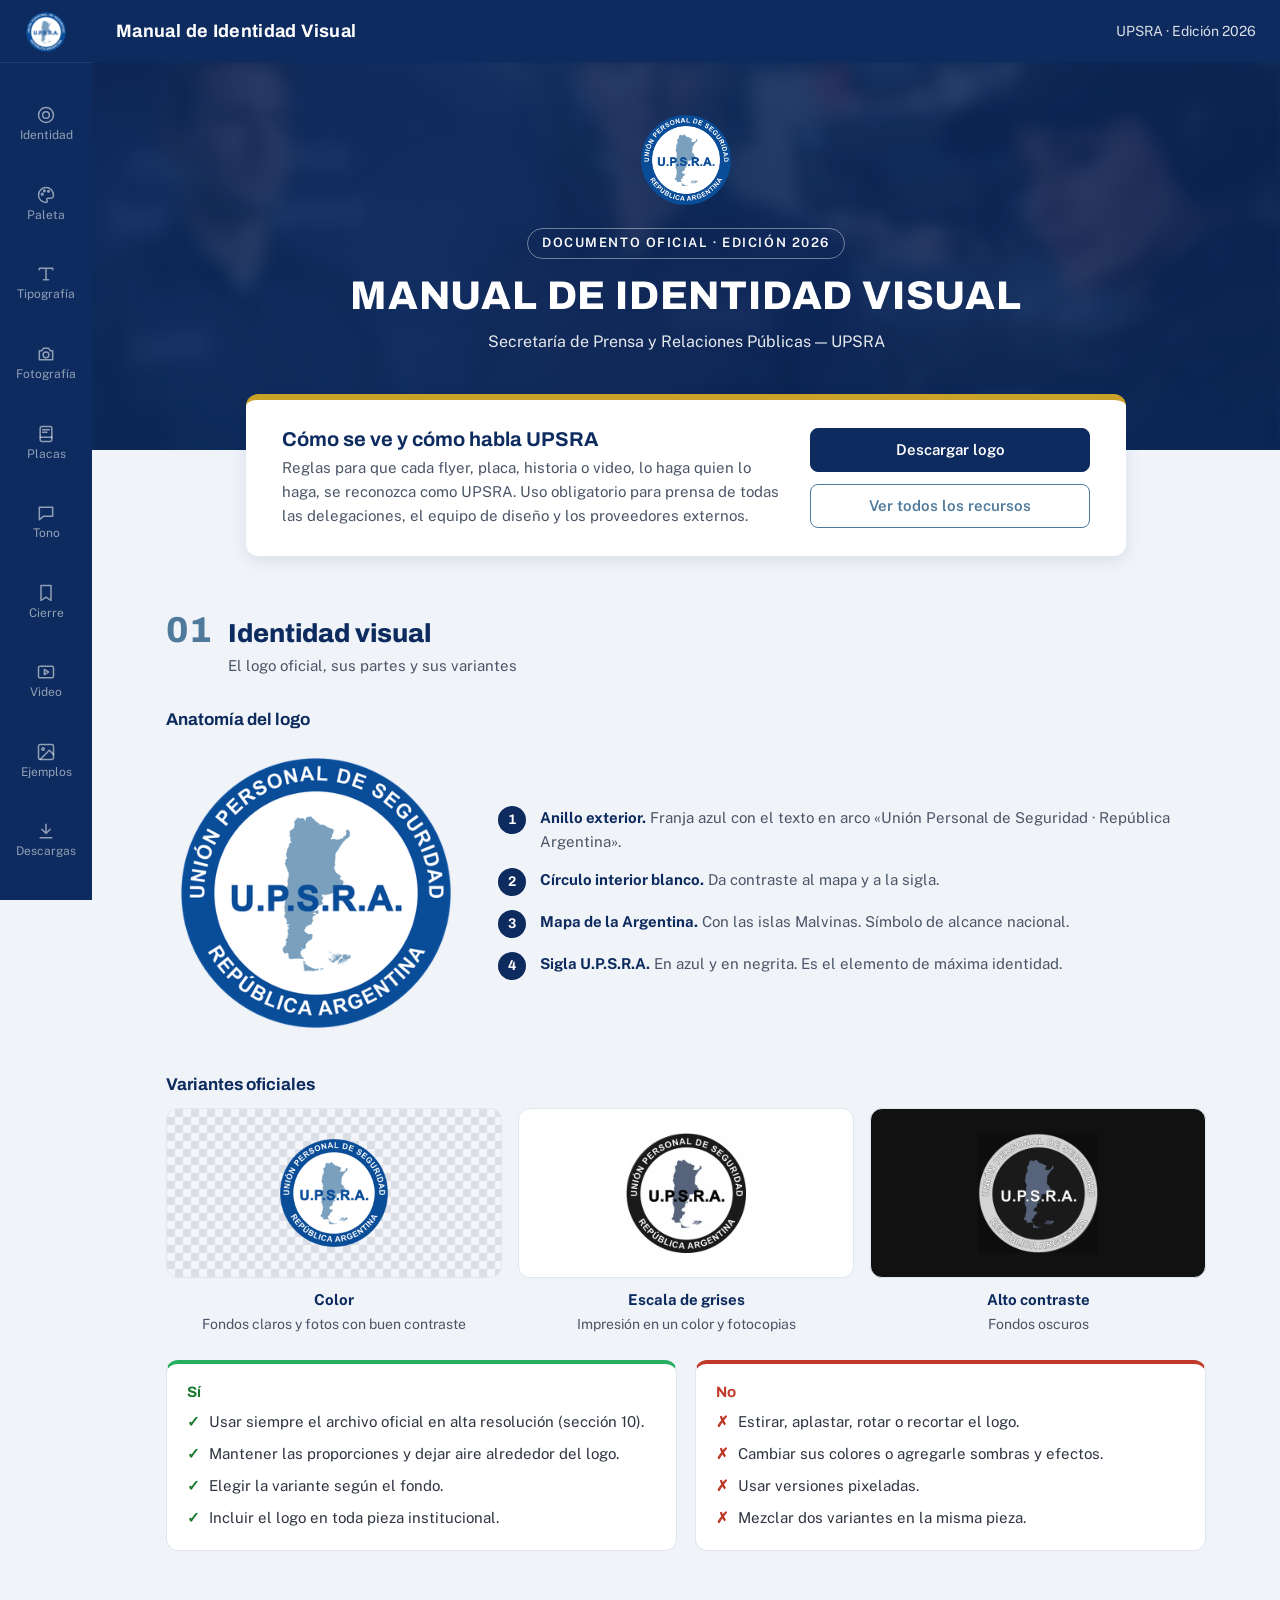
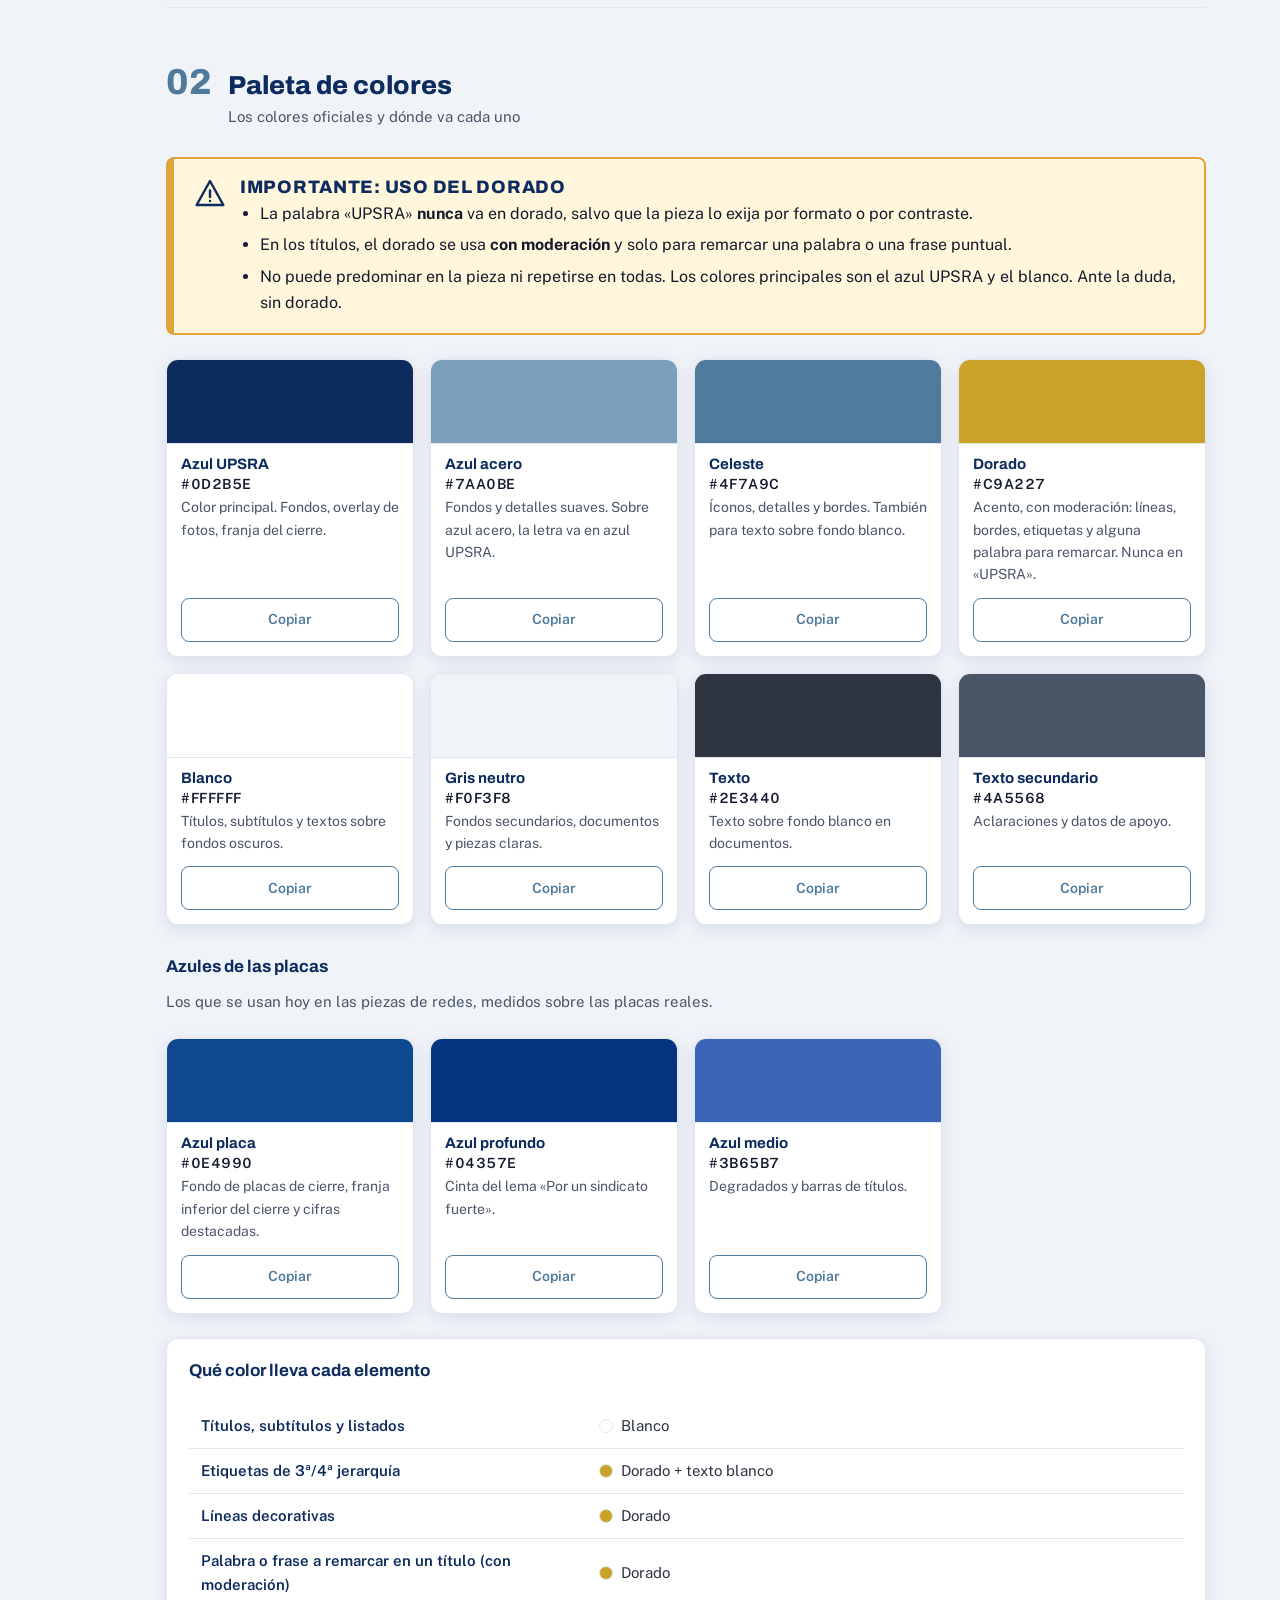
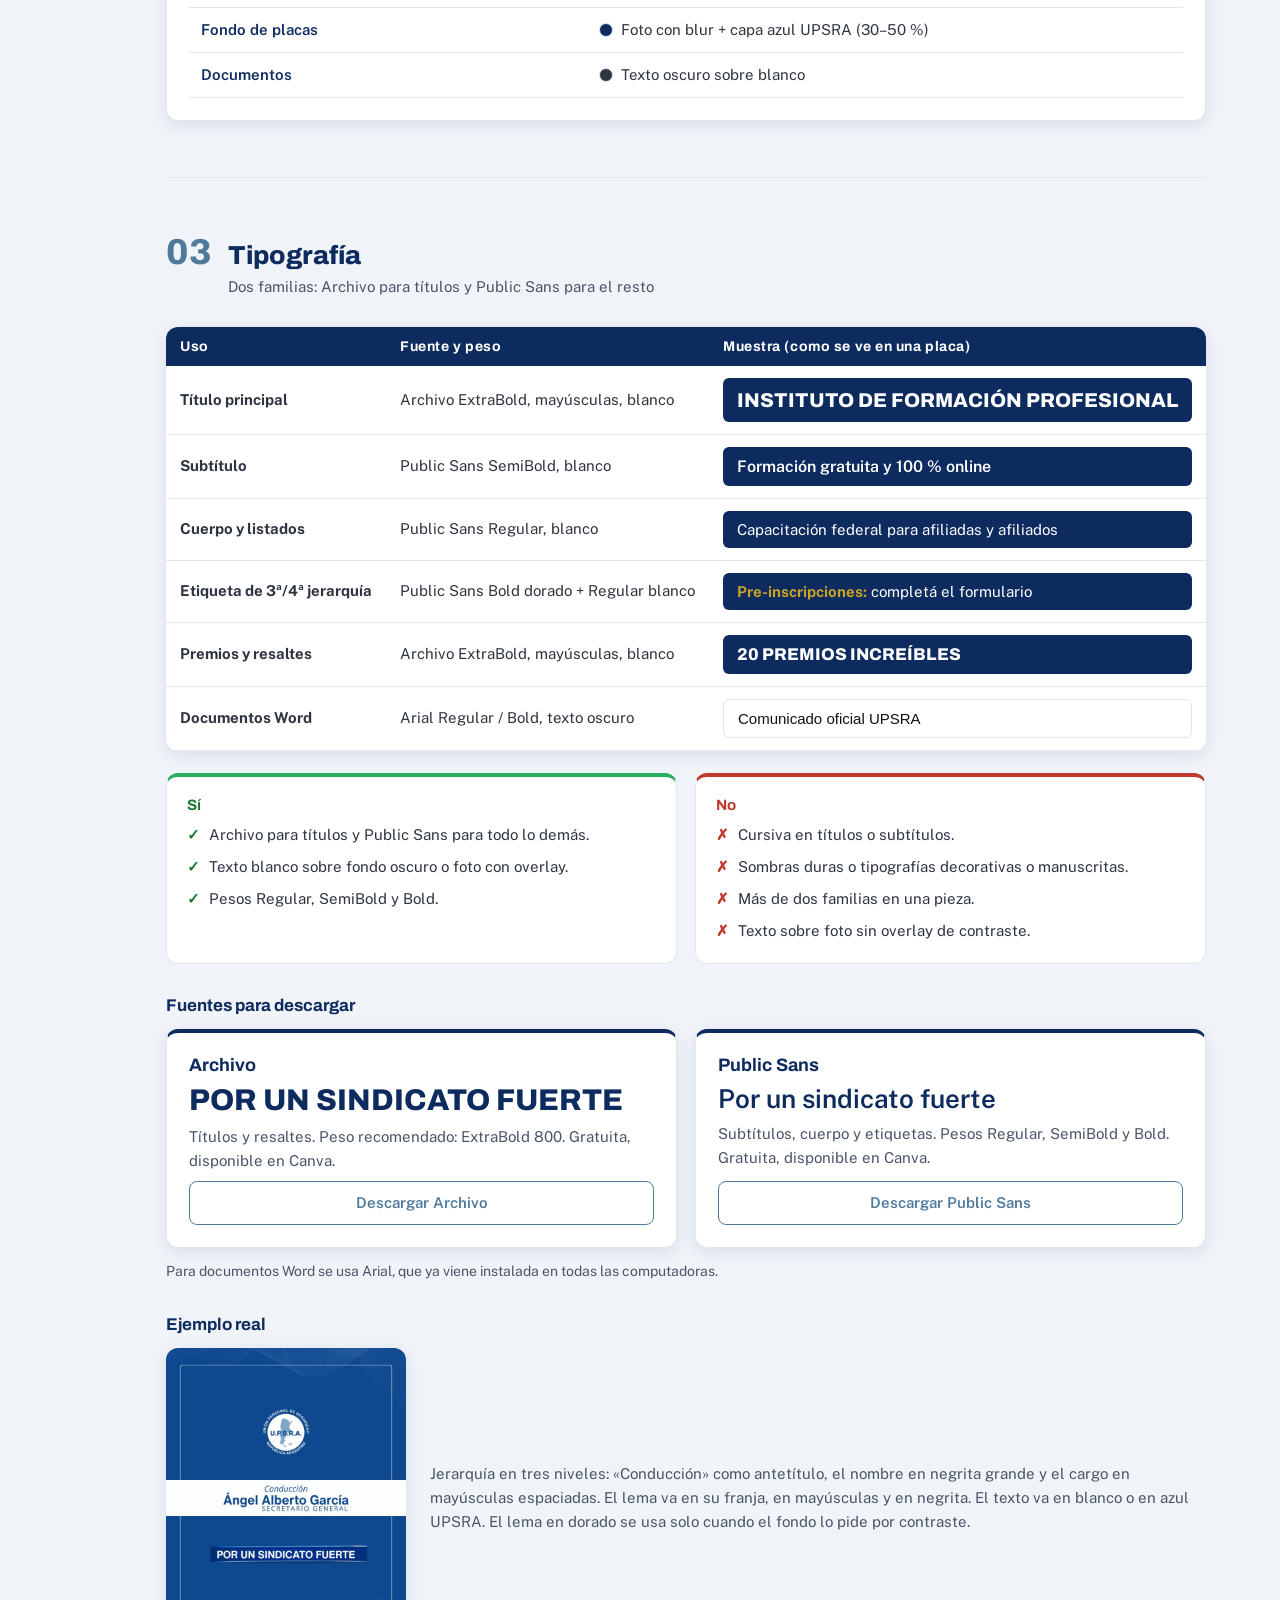
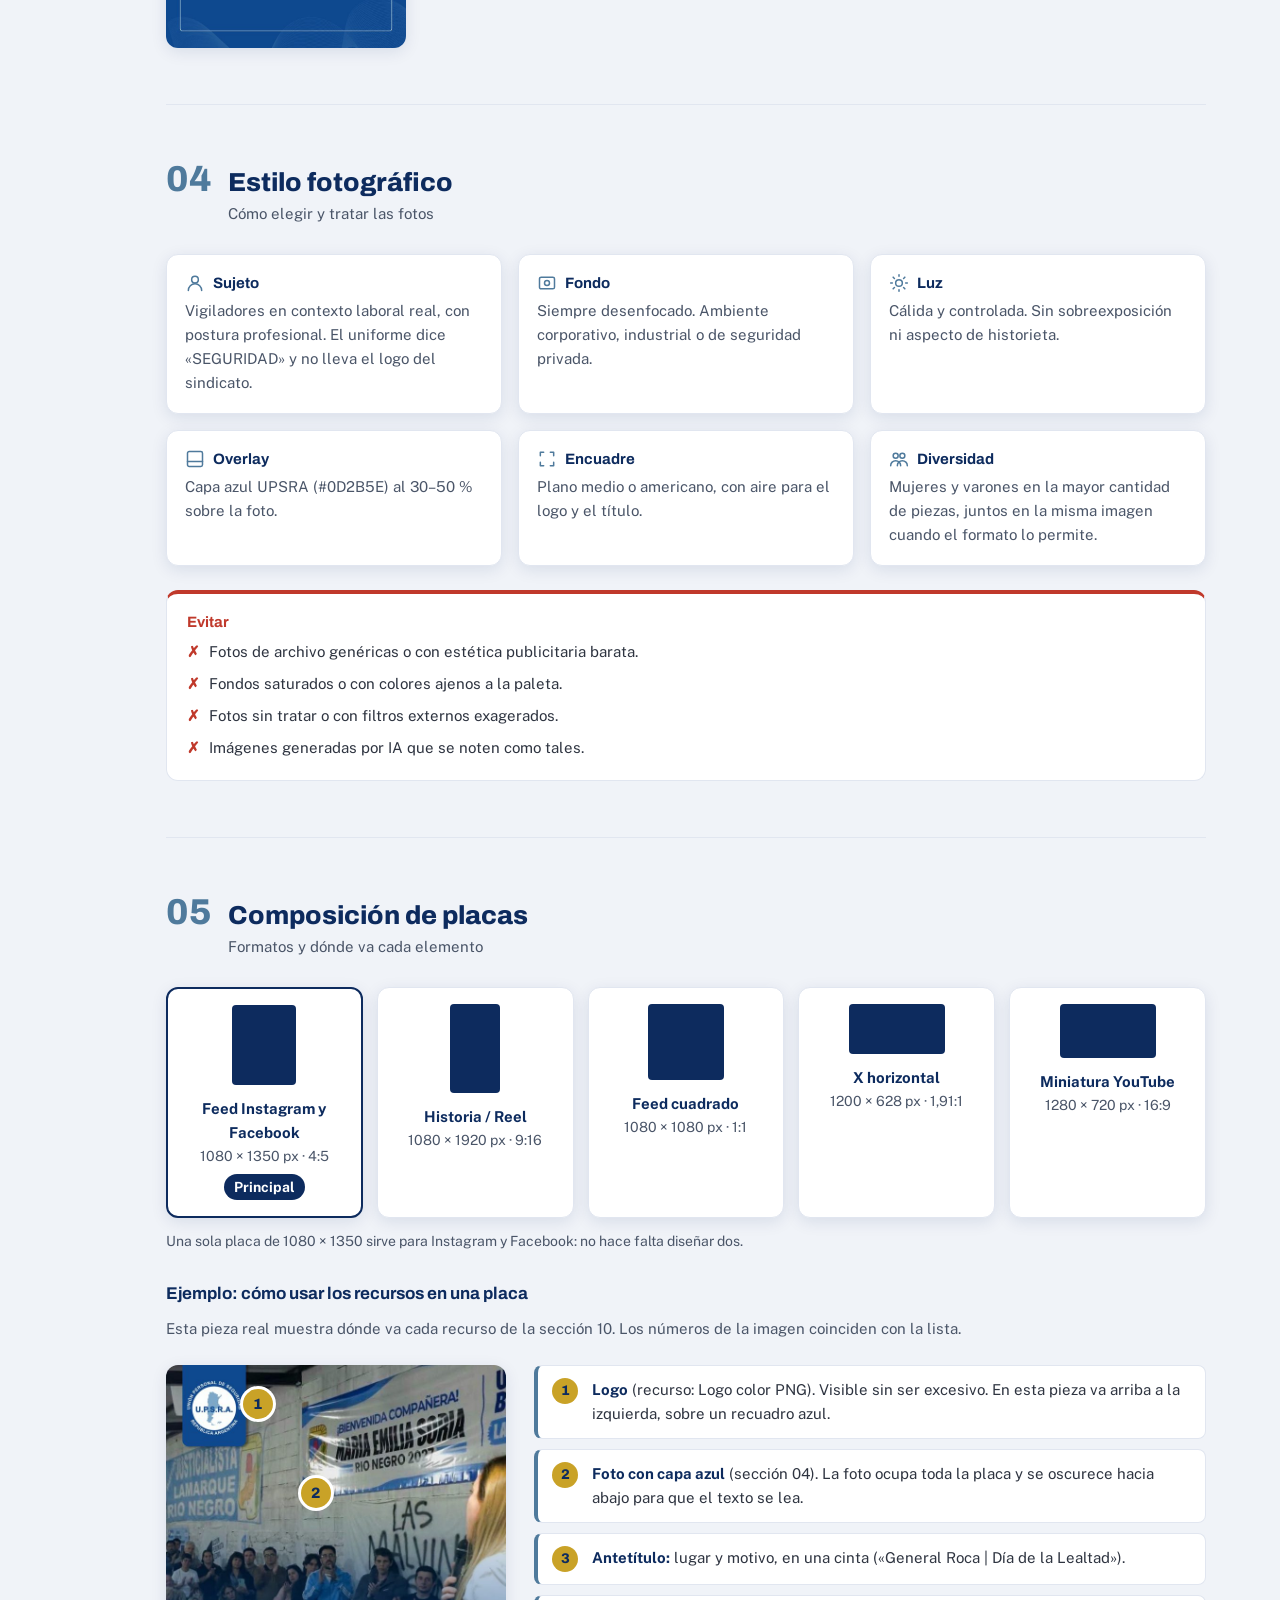
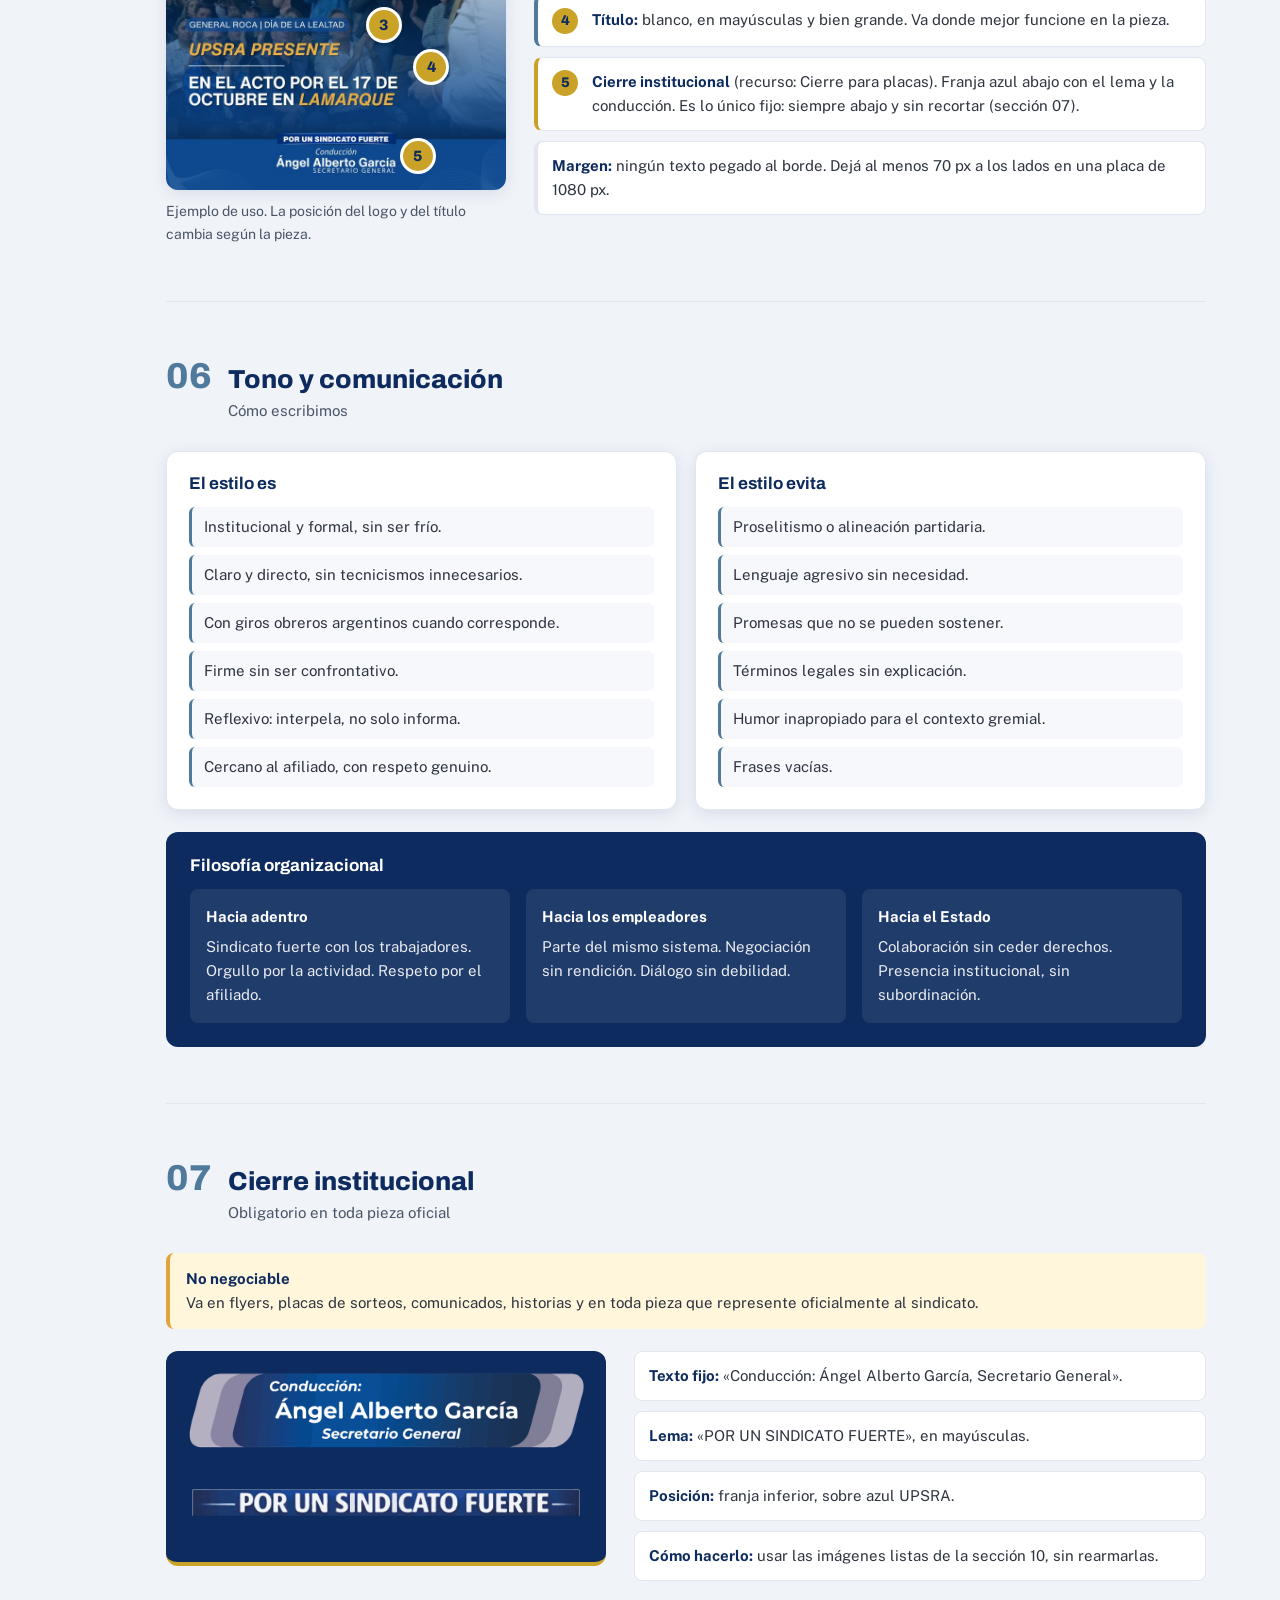
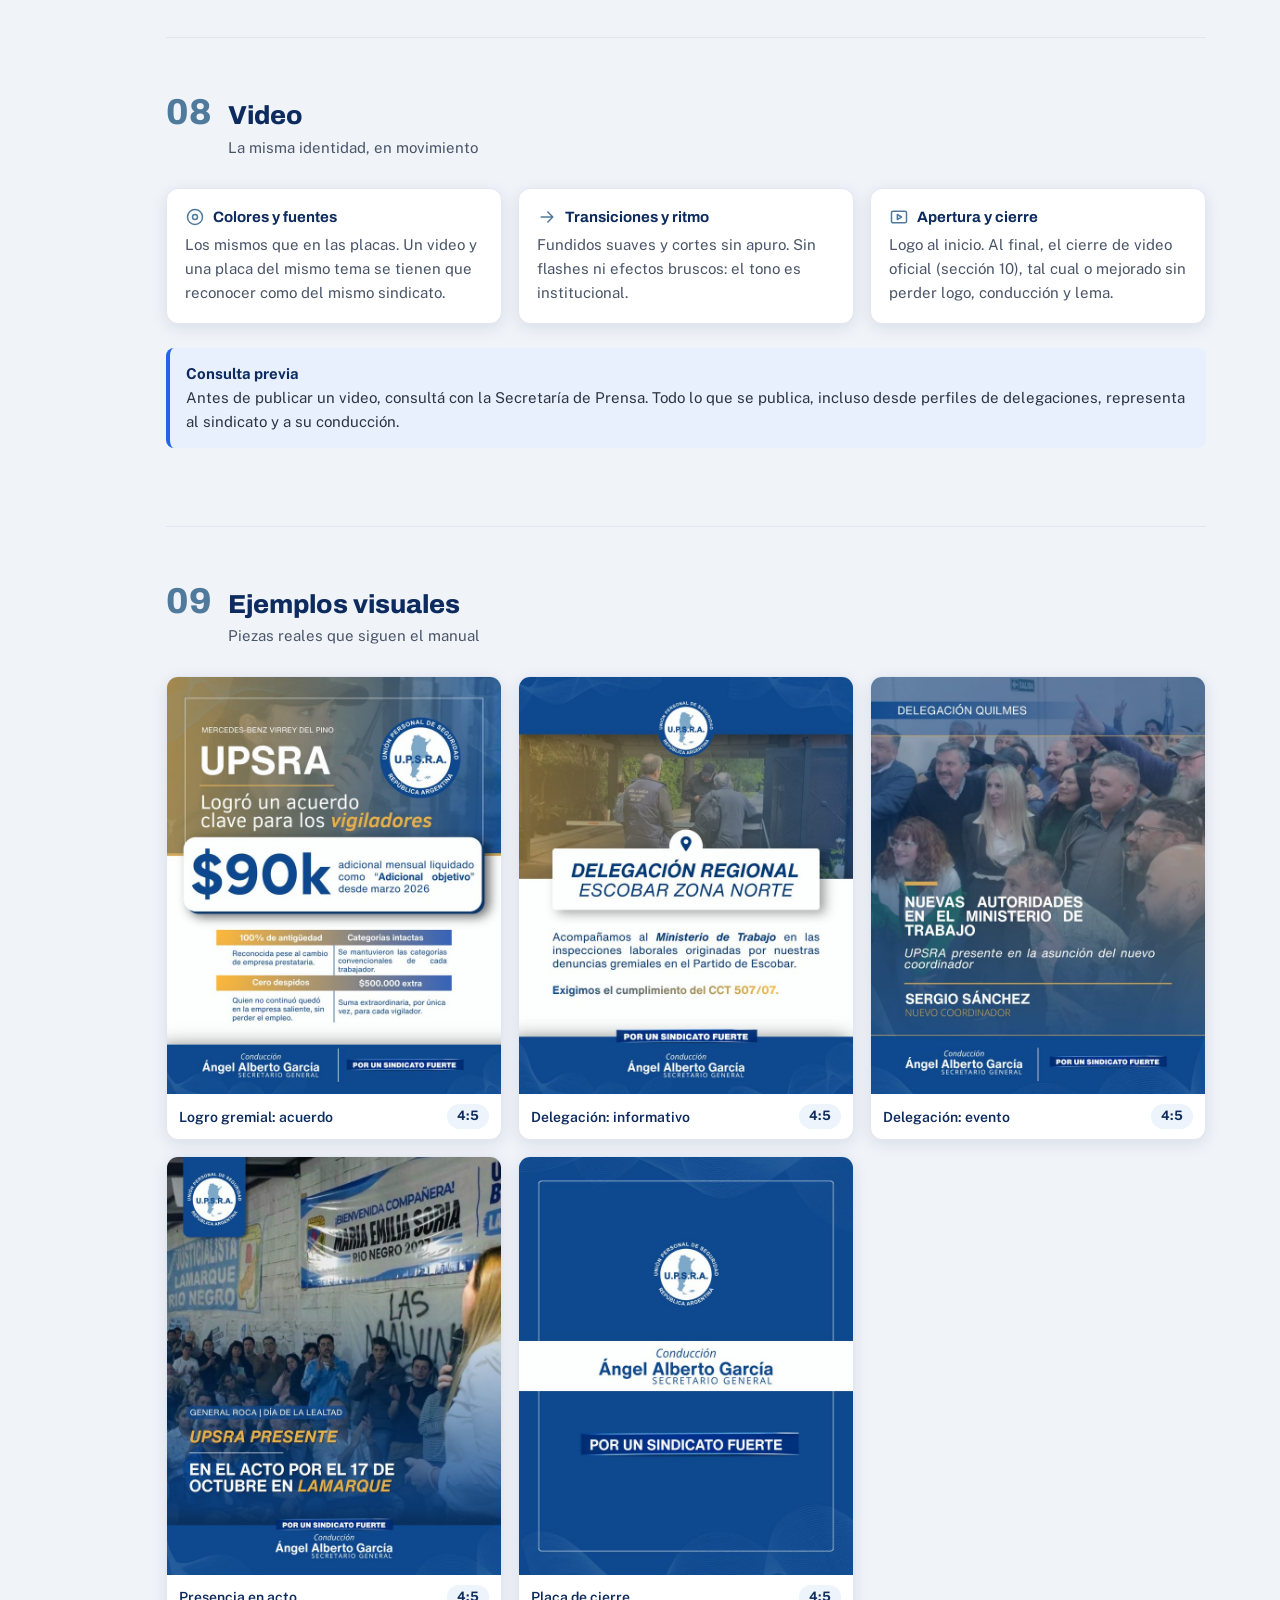
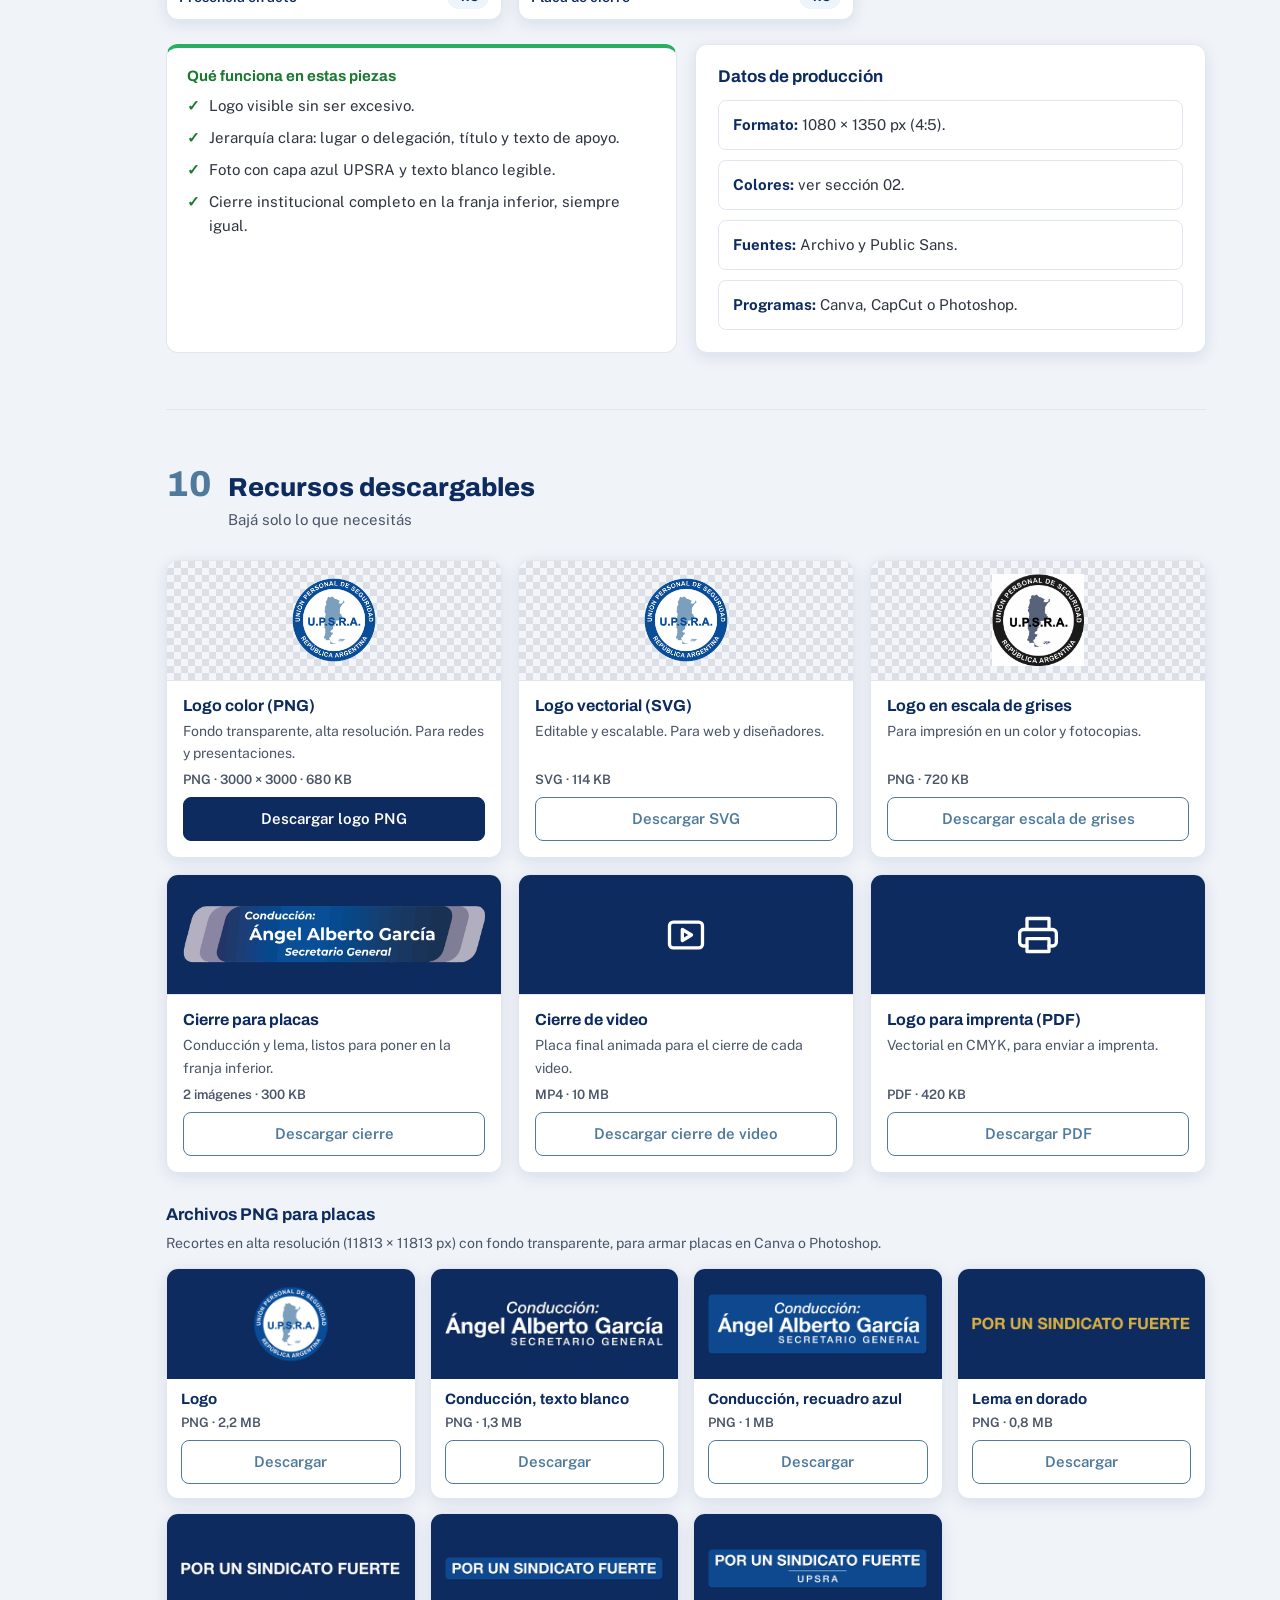
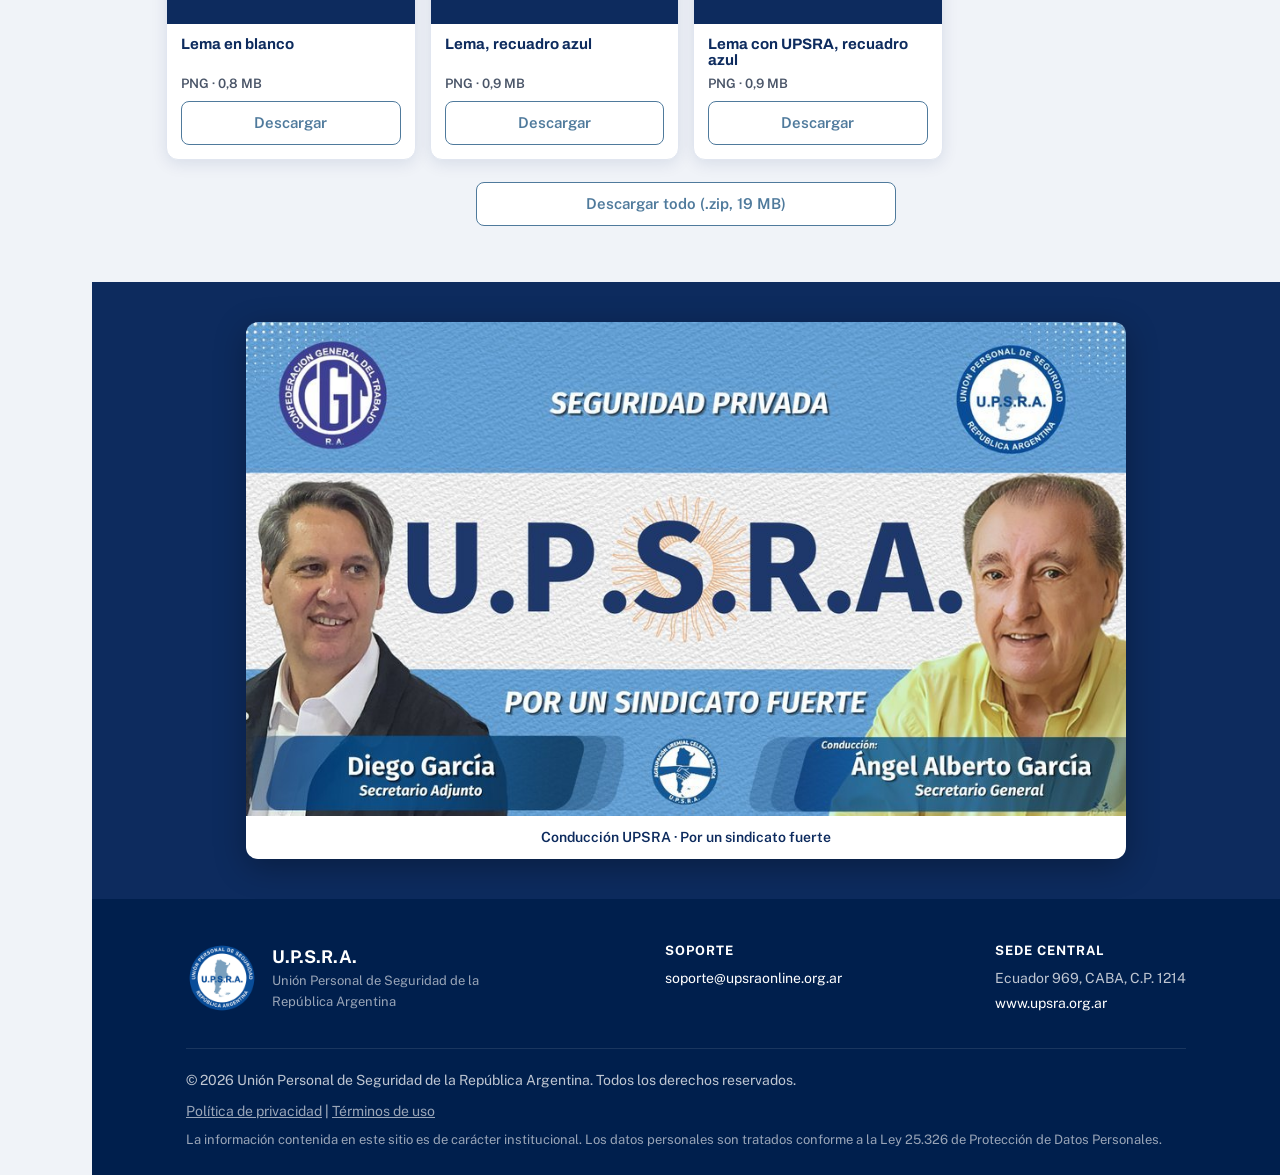
